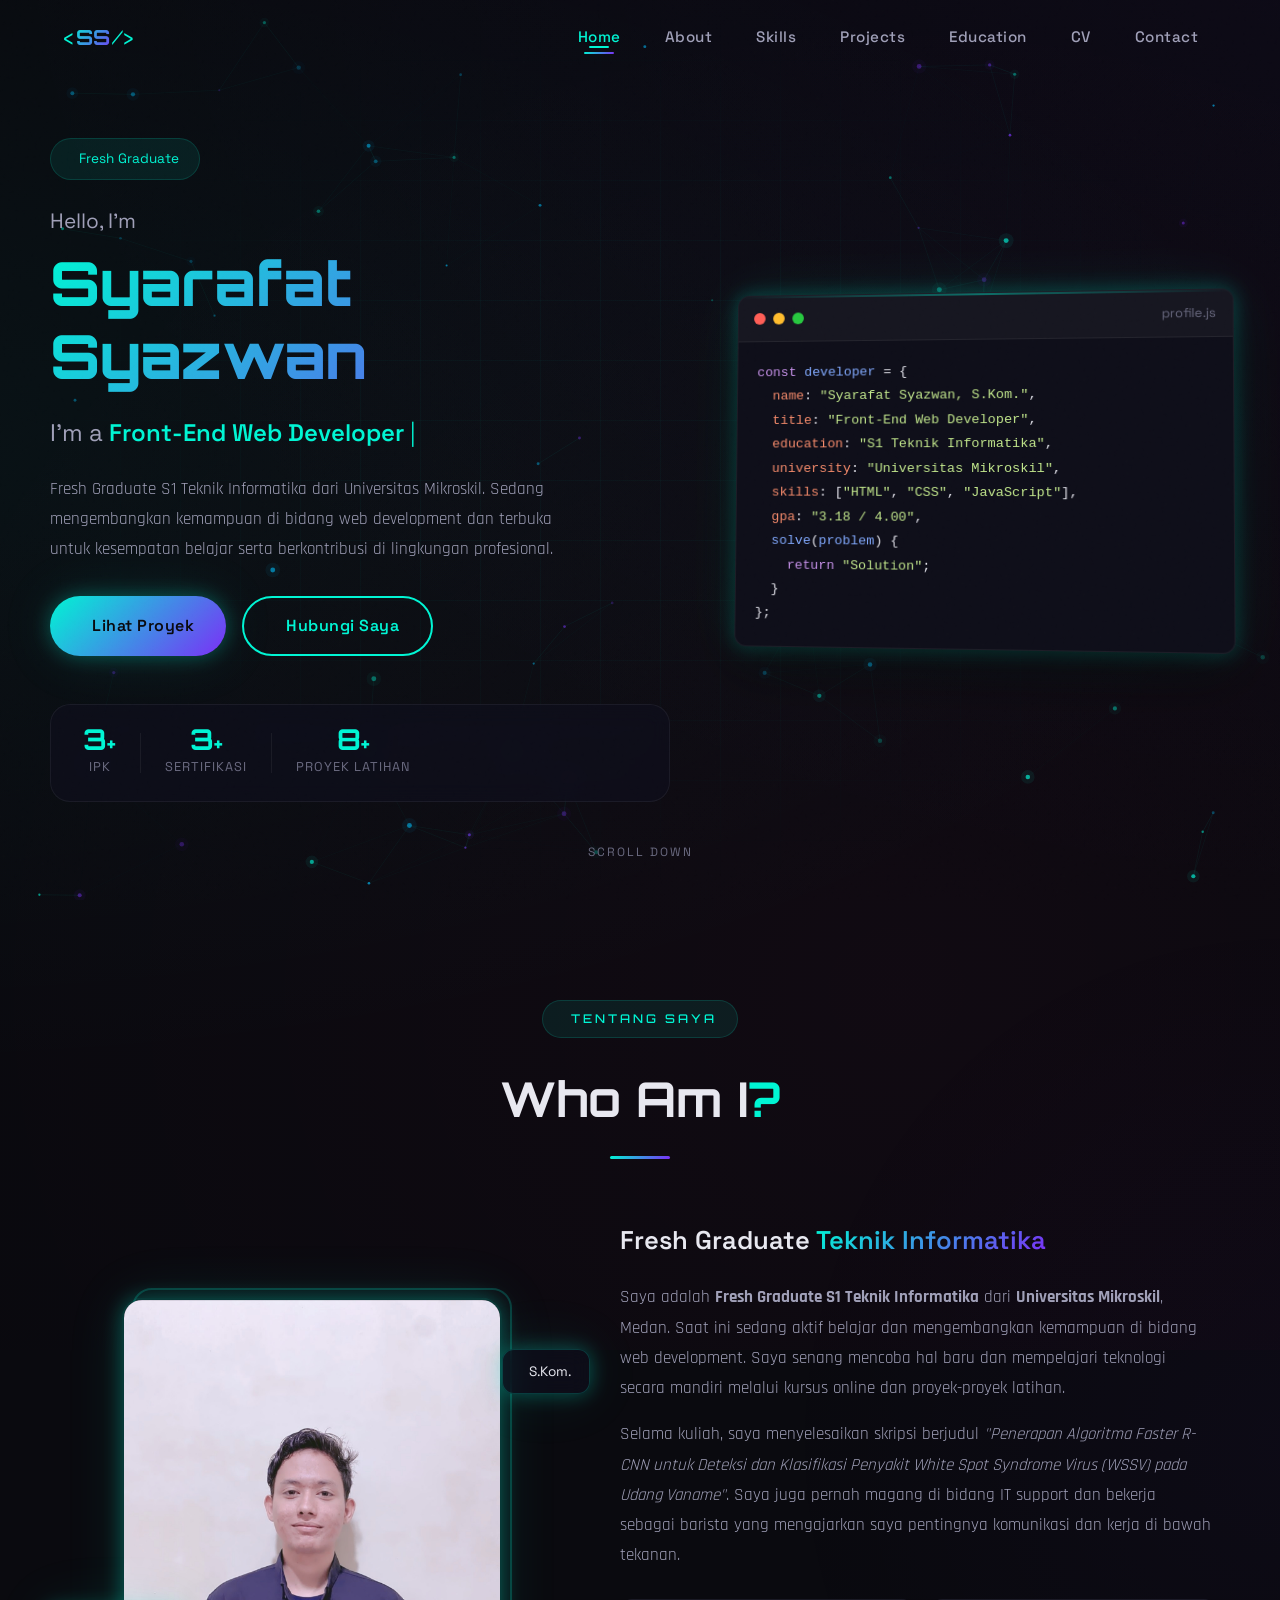
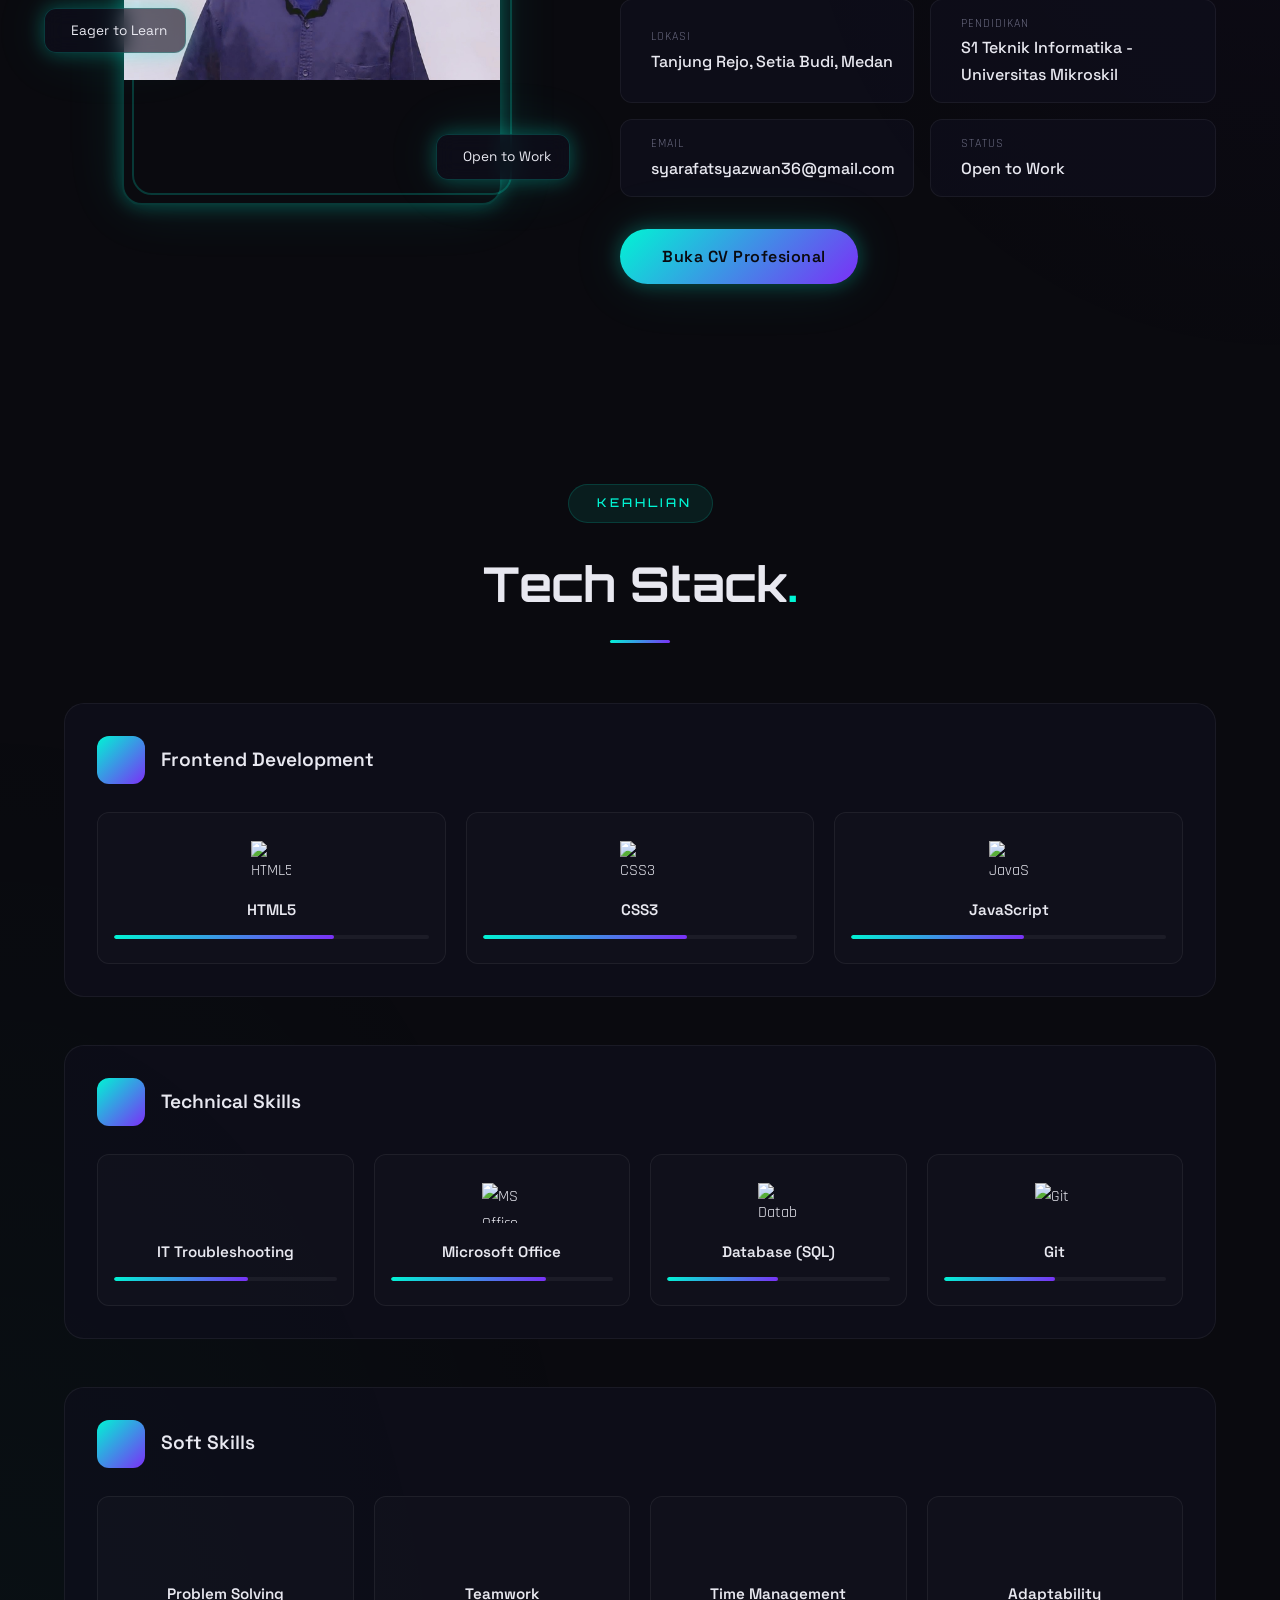
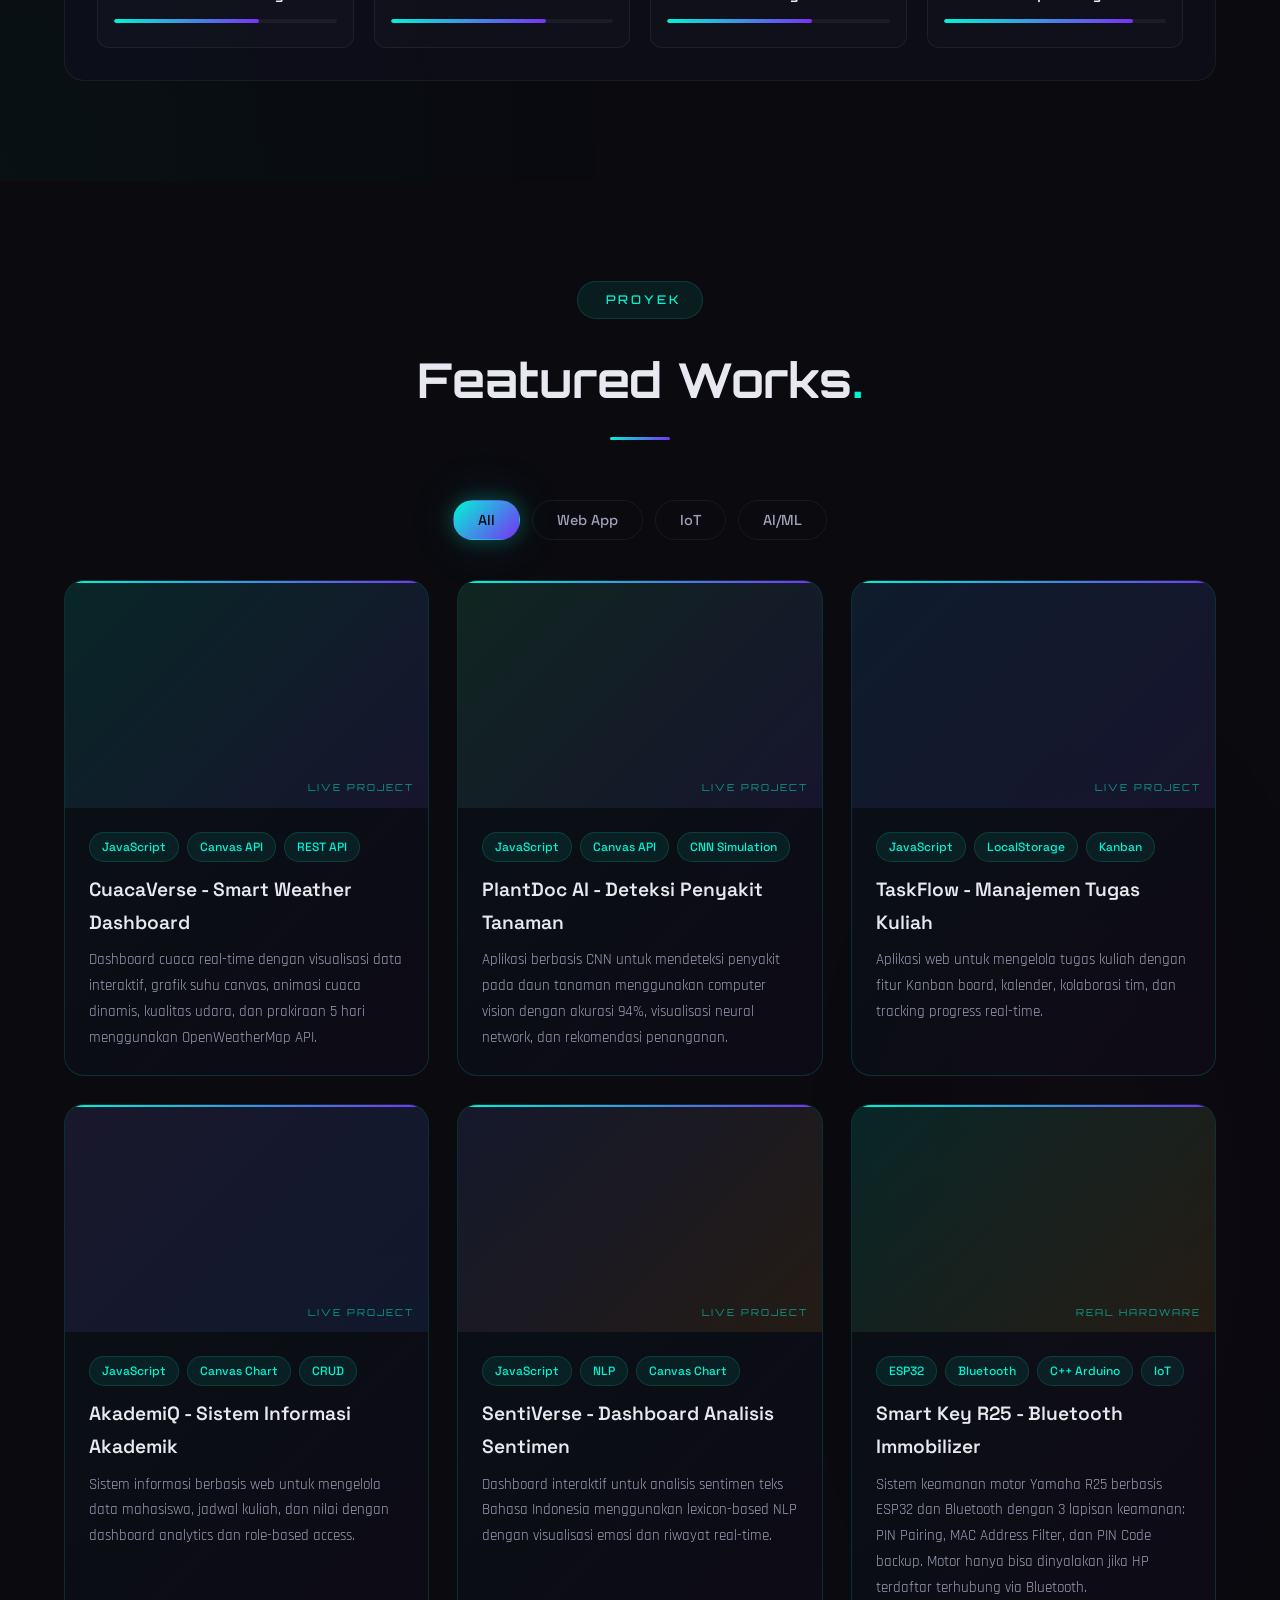
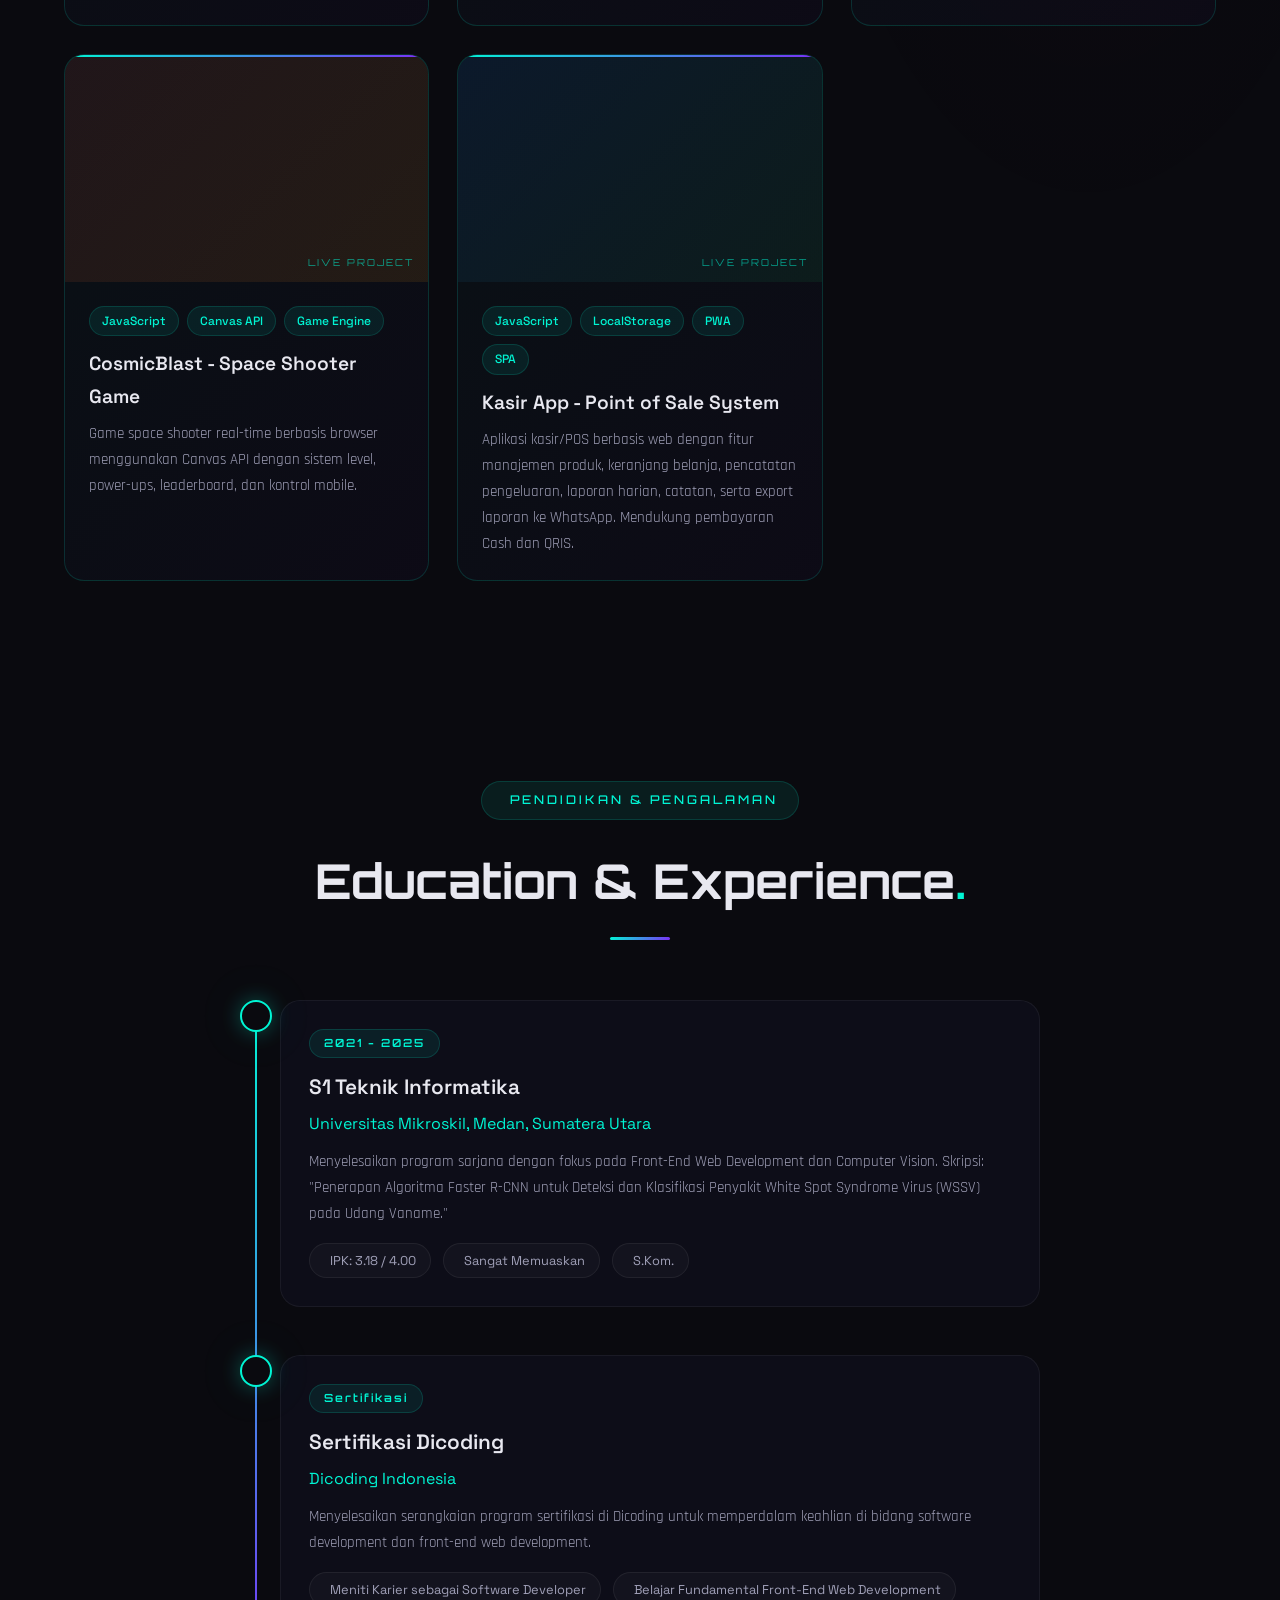
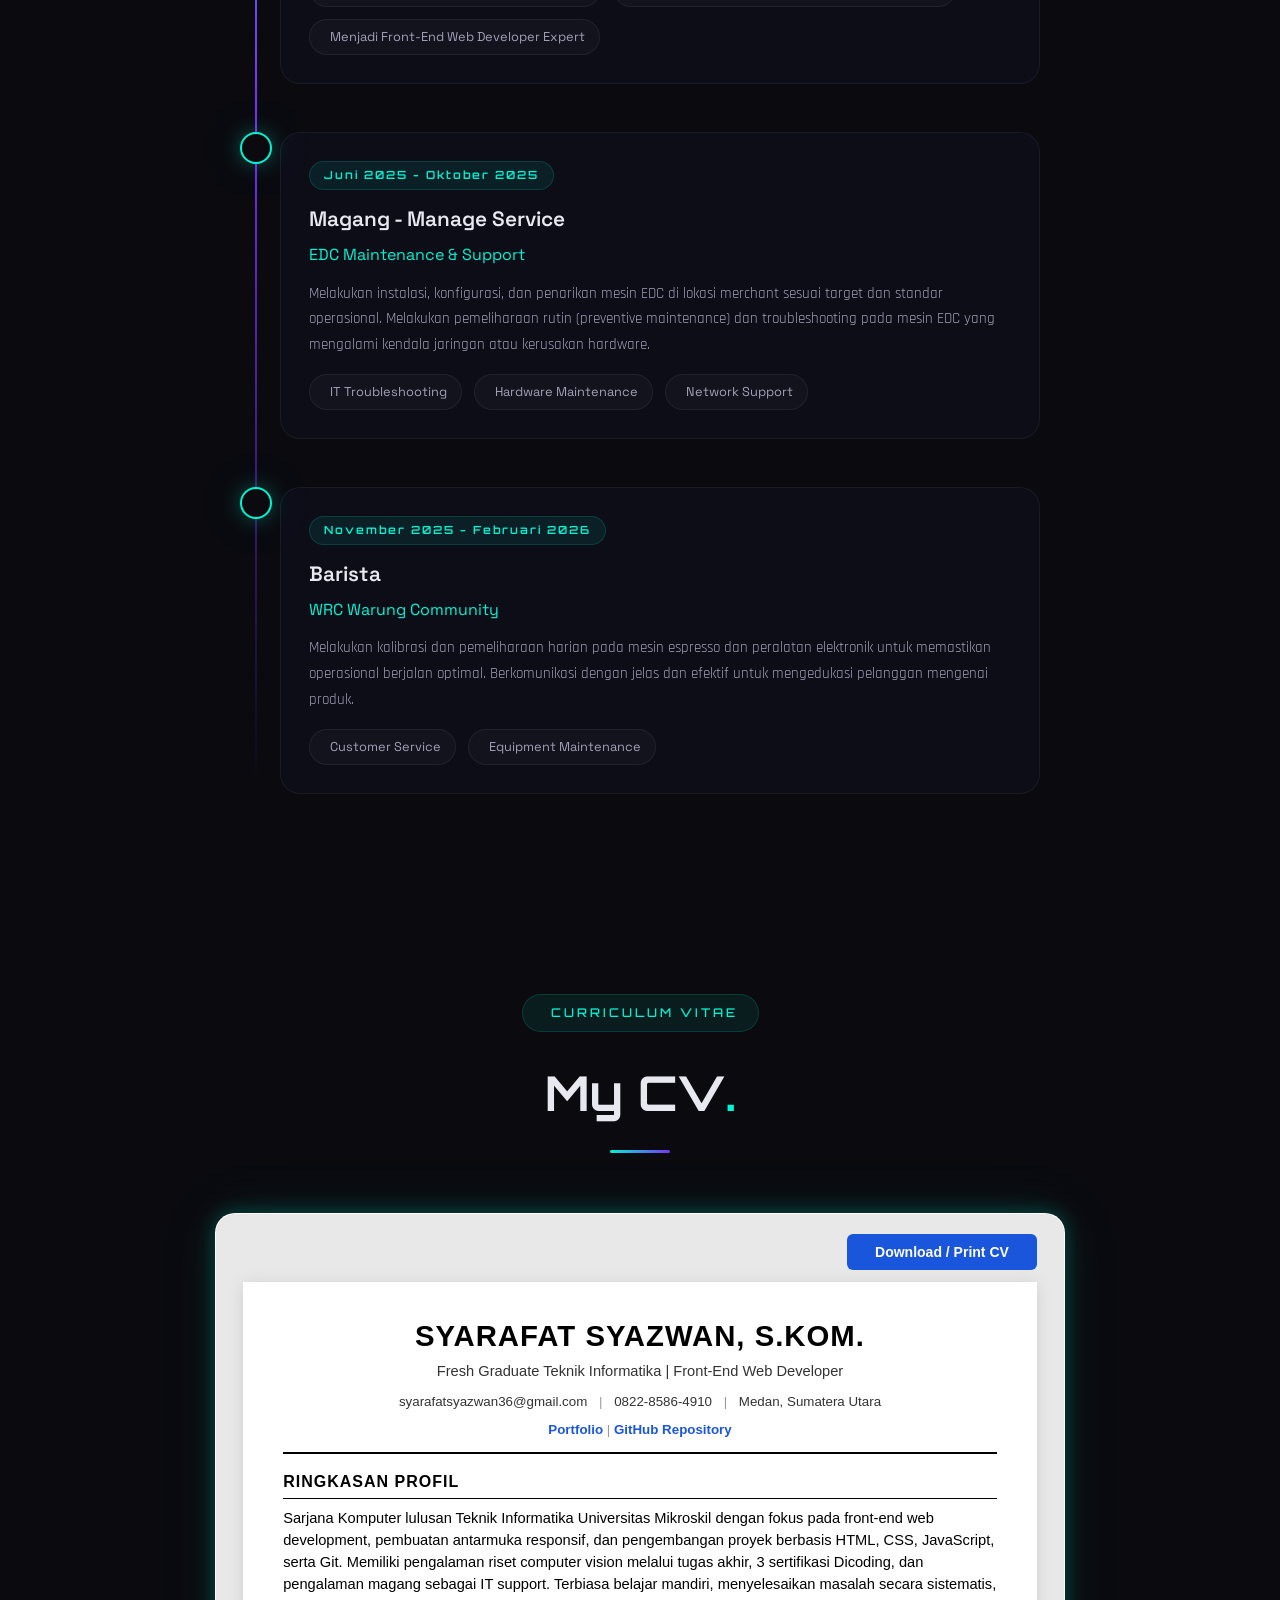
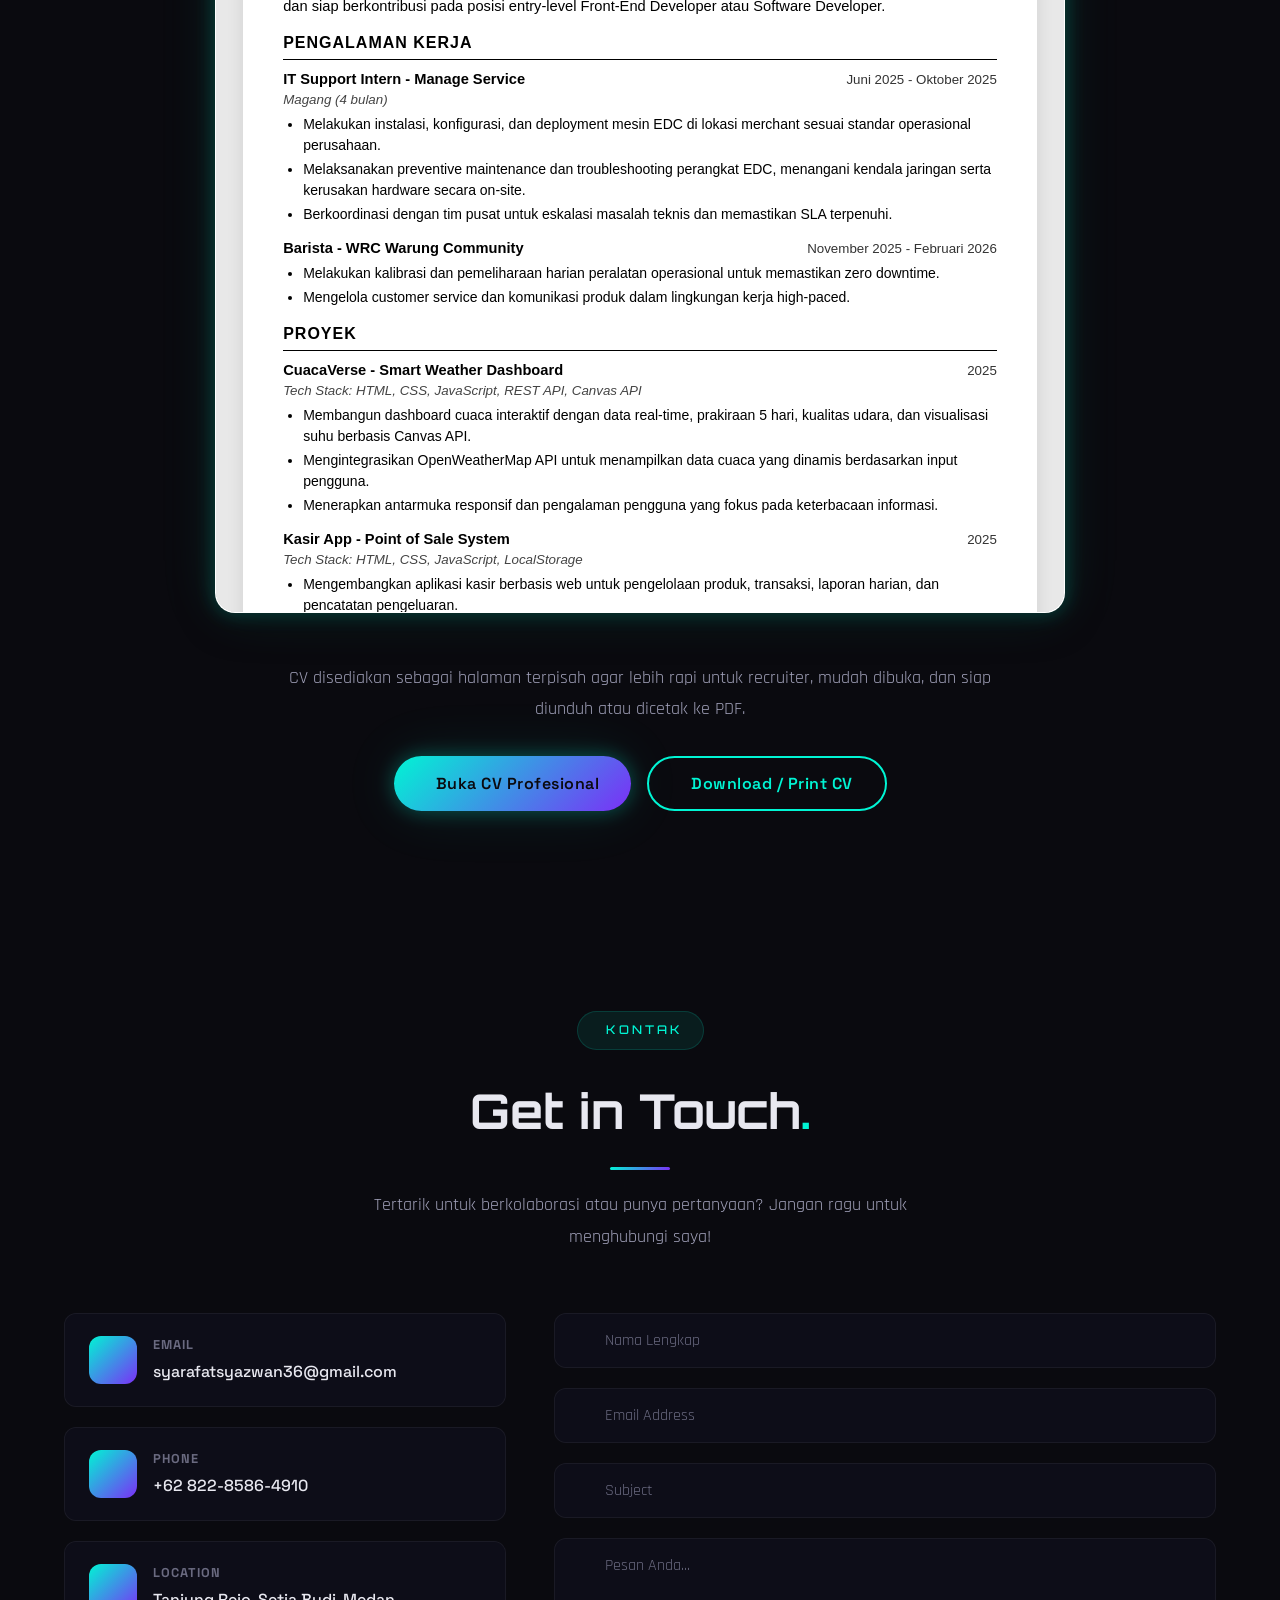
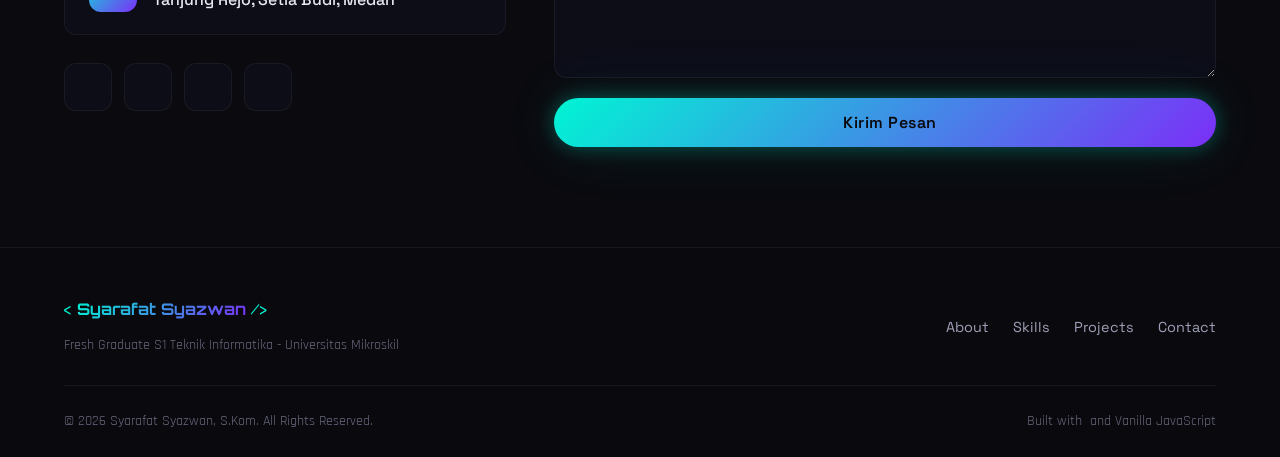
==== index.html @ 5cbc5c5f "Add files via upload" ====
<!DOCTYPE html>
<html lang="id">
<head>
    <meta charset="UTF-8">
    <meta name="viewport" content="width=device-width, initial-scale=1.0">
    <meta name="description" content="Portofolio Syarafat Syazwan, S.Kom. - Fresh Graduate S1 Teknik Informatika Universitas Mikroskil | Front-End Web Developer">
    <meta name="keywords" content="portofolio, teknik informatika, front-end developer, web developer, universitas mikroskil, fresh graduate">
    <meta name="author" content="Syarafat Syazwan">
    <title>Syarafat Syazwan | Portfolio</title>
    
    <!-- Favicon -->
    <link rel="icon" href="data:image/svg+xml,<svg xmlns='http://www.w3.org/2000/svg' viewBox='0 0 100 100'><text y='.9em' font-size='90'>💻</text></svg>">
    
    <!-- Open Graph -->
    <meta property="og:title" content="Syarafat Syazwan, S.Kom. - Portfolio">
    <meta property="og:description" content="Fresh Graduate S1 Teknik Informatika Universitas Mikroskil | Front-End Web Developer">
    <meta property="og:type" content="website">
    
    <!-- Theme Color -->
    <meta name="theme-color" content="#0a0a0f">
    
    <!-- Google Fonts -->
    <link rel="preconnect" href="https://fonts.googleapis.com">
    <link rel="preconnect" href="https://fonts.gstatic.com" crossorigin>
    <link href="https://fonts.googleapis.com/css2?family=Orbitron:wght@400;500;600;700;800;900&family=Rajdhani:wght@300;400;500;600;700&family=Space+Grotesk:wght@300;400;500;600;700&display=swap" rel="stylesheet">
    
    <!-- Phosphor Icons -->
    <script src="https://unpkg.com/@phosphor-icons/web@2.0.3"></script>
    
    <!-- Stylesheets -->
    <link rel="stylesheet" href="css/style.css">
    <link rel="stylesheet" href="css/animations.css">
    <link rel="stylesheet" href="css/responsive.css">
</head>
<body>
    <!-- Cursor Glow Effect -->
    <div class="cursor-glow" id="cursorGlow"></div>
    
    <!-- Particle Canvas Background -->
    <canvas id="particleCanvas"></canvas>
    
    <!-- Loading Screen -->
    <div class="loading-screen" id="loadingScreen">
        <div class="loader">
            <div class="loader-ring"></div>
            <div class="loader-ring"></div>
            <div class="loader-ring"></div>
            <span class="loader-text">INITIALIZING</span>
        </div>
    </div>

    <!-- Navigation -->
    <nav class="navbar" id="navbar">
        <div class="nav-container">
            <a href="#hero" class="nav-logo">
                <span class="logo-bracket">&lt;</span>
                <span class="logo-text">SS</span>
                <span class="logo-bracket">/&gt;</span>
            </a>
            
            <ul class="nav-menu" id="navMenu">
                <li><a href="#hero" class="nav-link active" data-section="hero">Home</a></li>
                <li><a href="#about" class="nav-link" data-section="about">About</a></li>
                <li><a href="#skills" class="nav-link" data-section="skills">Skills</a></li>
                <li><a href="#projects" class="nav-link" data-section="projects">Projects</a></li>
                <li><a href="#education" class="nav-link" data-section="education">Education</a></li>
                <li><a href="#cv" class="nav-link" data-section="cv">CV</a></li>
                <li><a href="#contact" class="nav-link" data-section="contact">Contact</a></li>
            </ul>
            
            <button class="nav-toggle" id="navToggle" aria-label="Toggle navigation">
                <span class="hamburger-line"></span>
                <span class="hamburger-line"></span>
                <span class="hamburger-line"></span>
            </button>
        </div>
    </nav>

    <!-- ==================== HERO SECTION ==================== -->
    <section class="hero" id="hero">
        <div class="hero-content">
            <div class="hero-badge" data-aos="fade-down">
                <i class="ph ph-terminal-window"></i>
                <span>Fresh Graduate</span>
            </div>
            
            <h1 class="hero-title" data-aos="fade-up">
                <span class="hero-greeting">Hello, I'm</span>
                <span class="hero-name glitch" data-text="Syarafat Syazwan">Syarafat Syazwan</span>
            </h1>
            
            <div class="hero-subtitle" data-aos="fade-up" data-aos-delay="200">
                <span class="typing-prefix">I'm a </span>
                <span class="typing-text" id="typingText"></span>
                <span class="typing-cursor">|</span>
            </div>
            
            <p class="hero-description" data-aos="fade-up" data-aos-delay="400">
                Fresh Graduate S1 Teknik Informatika dari Universitas Mikroskil.
                Sedang mengembangkan kemampuan di bidang web development dan terbuka
                untuk kesempatan belajar serta berkontribusi di lingkungan profesional.
            </p>
            
            <div class="hero-actions" data-aos="fade-up" data-aos-delay="600">
                <a href="#projects" class="btn btn-primary">
                    <i class="ph ph-folder-notch-open"></i>
                    <span>Lihat Proyek</span>
                </a>
                <a href="#contact" class="btn btn-outline">
                    <i class="ph ph-envelope"></i>
                    <span>Hubungi Saya</span>
                </a>
            </div>
            
            <div class="hero-stats" data-aos="fade-up" data-aos-delay="800">
                <div class="stat-item">
                    <span class="stat-number" data-count="3.18" data-decimals="2">0</span>
                    <span class="stat-label">IPK</span>
                </div>
                <div class="stat-divider"></div>
                <div class="stat-item">
                    <span class="stat-number" data-count="3">0</span>
                    <span class="stat-label">Sertifikasi</span>
                </div>
                <div class="stat-divider"></div>
                <div class="stat-item">
                    <span class="stat-number" data-count="8">0</span>
                    <span class="stat-label">Proyek Latihan</span>
                </div>
            </div>
        </div>
        
        <div class="hero-visual" data-aos="fade-left" data-aos-delay="400">
            <div class="code-window">
                <div class="code-header">
                    <div class="code-dots">
                        <span class="dot red"></span>
                        <span class="dot yellow"></span>
                        <span class="dot green"></span>
                    </div>
                    <span class="code-title">profile.js</span>
                </div>
                <pre class="code-body"><code><span class="code-keyword">const</span> <span class="code-variable">developer</span> = {
  <span class="code-property">name</span>: <span class="code-string">"Syarafat Syazwan, S.Kom."</span>,
  <span class="code-property">title</span>: <span class="code-string">"Front-End Web Developer"</span>,
  <span class="code-property">education</span>: <span class="code-string">"S1 Teknik Informatika"</span>,
  <span class="code-property">university</span>: <span class="code-string">"Universitas Mikroskil"</span>,
  <span class="code-property">skills</span>: [<span class="code-string">"HTML"</span>, <span class="code-string">"CSS"</span>, <span class="code-string">"JavaScript"</span>],
  <span class="code-property">gpa</span>: <span class="code-string">"3.18 / 4.00"</span>,
  <span class="code-method">solve</span>(<span class="code-variable">problem</span>) {
    <span class="code-keyword">return</span> <span class="code-string">"Solution"</span>;
  }
};</code></pre>
            </div>
        </div>
        
        <a href="#about" class="scroll-indicator">
            <span>Scroll Down</span>
            <i class="ph ph-caret-double-down"></i>
        </a>
    </section>

    <!-- ==================== ABOUT SECTION ==================== -->
    <section class="section about" id="about">
        <div class="container">
            <div class="section-header" data-aos="fade-up">
                <span class="section-tag"><i class="ph ph-user-circle"></i> Tentang Saya</span>
                <h2 class="section-title">Who Am I<span class="accent">?</span></h2>
                <div class="section-line"></div>
            </div>
            
            <div class="about-grid">
                <div class="about-image-wrapper" data-aos="fade-right">
                    <div class="about-image-container">
                        <div class="about-image-frame">
                            <img src="MyProfile.jpeg" alt="Syarafat Syazwan" class="about-image">
                        </div>
                        <div class="about-image-decoration"></div>
                    </div>
                    
                    <div class="about-floating-cards">
                        <div class="floating-card" data-aos="zoom-in" data-aos-delay="300">
                            <i class="ph ph-graduation-cap"></i>
                            <span>S.Kom.</span>
                        </div>
                        <div class="floating-card" data-aos="zoom-in" data-aos-delay="500">
                            <i class="ph ph-book-open"></i>
                            <span>Eager to Learn</span>
                        </div>
                        <div class="floating-card" data-aos="zoom-in" data-aos-delay="700">
                            <i class="ph ph-handshake"></i>
                            <span>Open to Work</span>
                        </div>
                    </div>
                </div>
                
                <div class="about-content" data-aos="fade-left">
                    <h3 class="about-subtitle">
                        Fresh Graduate <span class="text-gradient">Teknik Informatika</span>
                    </h3>
                    
                    <p class="about-text">
                        Saya adalah <strong>Fresh Graduate S1 Teknik Informatika</strong> dari <strong>Universitas Mikroskil</strong>, Medan.
                        Saat ini sedang aktif belajar dan mengembangkan kemampuan di bidang web development.
                        Saya senang mencoba hal baru dan mempelajari teknologi secara mandiri melalui
                        kursus online dan proyek-proyek latihan.
                    </p>
                    
                    <p class="about-text">
                        Selama kuliah, saya menyelesaikan skripsi berjudul 
                        <em>"Penerapan Algoritma Faster R-CNN untuk Deteksi dan Klasifikasi Penyakit 
                        White Spot Syndrome Virus (WSSV) pada Udang Vaname"</em>. Saya juga pernah 
                        magang di bidang IT support dan bekerja sebagai barista yang mengajarkan saya 
                        pentingnya komunikasi dan kerja di bawah tekanan.
                    </p>
                    
                    <div class="about-info-grid">
                        <div class="info-item">
                            <i class="ph ph-map-pin"></i>
                            <div>
                                <span class="info-label">Lokasi</span>
                                <span class="info-value">Tanjung Rejo, Setia Budi, Medan</span>
                            </div>
                        </div>
                        <div class="info-item">
                            <i class="ph ph-graduation-cap"></i>
                            <div>
                                <span class="info-label">Pendidikan</span>
                                <span class="info-value">S1 Teknik Informatika - Universitas Mikroskil</span>
                            </div>
                        </div>
                        <div class="info-item">
                            <i class="ph ph-envelope-simple"></i>
                            <div>
                                <span class="info-label">Email</span>
                                <span class="info-value">syarafatsyazwan36@gmail.com</span>
                            </div>
                        </div>
                        <div class="info-item">
                            <i class="ph ph-briefcase"></i>
                            <div>
                                <span class="info-label">Status</span>
                                <span class="info-value">Open to Work</span>
                            </div>
                        </div>
                    </div>
                    
                    <a href="cv.html" target="_blank" rel="noopener noreferrer" class="btn btn-primary">
                        <i class="ph ph-file-text"></i>
                        <span>Buka CV Profesional</span>
                    </a>
                </div>
            </div>
        </div>
    </section>

    <!-- ==================== SKILLS SECTION ==================== -->
    <section class="section skills" id="skills">
        <div class="container">
            <div class="section-header" data-aos="fade-up">
                <span class="section-tag"><i class="ph ph-wrench"></i> Keahlian</span>
                <h2 class="section-title">Tech Stack<span class="accent">.</span></h2>
                <div class="section-line"></div>
            </div>
            
            <div class="skills-categories">
                <!-- Frontend -->
                <div class="skill-category" data-aos="fade-up" data-aos-delay="100">
                    <div class="category-header">
                        <div class="category-icon">
                            <i class="ph ph-browser"></i>
                        </div>
                        <h3>Frontend Development</h3>
                    </div>
                    <div class="skills-grid">
                        <div class="skill-card">
                            <div class="skill-icon-wrapper">
                                <img src="https://cdn.jsdelivr.net/gh/devicons/devicon/icons/html5/html5-original.svg" alt="HTML5">
                            </div>
                            <span class="skill-name">HTML5</span>
                            <div class="skill-level">
                                <div class="skill-bar" data-level="70"></div>
                            </div>
                        </div>
                        <div class="skill-card">
                            <div class="skill-icon-wrapper">
                                <img src="https://cdn.jsdelivr.net/gh/devicons/devicon/icons/css3/css3-original.svg" alt="CSS3">
                            </div>
                            <span class="skill-name">CSS3</span>
                            <div class="skill-level">
                                <div class="skill-bar" data-level="65"></div>
                            </div>
                        </div>
                        <div class="skill-card">
                            <div class="skill-icon-wrapper">
                                <img src="https://cdn.jsdelivr.net/gh/devicons/devicon/icons/javascript/javascript-original.svg" alt="JavaScript">
                            </div>
                            <span class="skill-name">JavaScript</span>
                            <div class="skill-level">
                                <div class="skill-bar" data-level="55"></div>
                            </div>
                        </div>
                    </div>
                </div>
                
                <!-- Technical Skills -->
                <div class="skill-category" data-aos="fade-up" data-aos-delay="200">
                    <div class="category-header">
                        <div class="category-icon">
                            <i class="ph ph-desktop-tower"></i>
                        </div>
                        <h3>Technical Skills</h3>
                    </div>
                    <div class="skills-grid">
                        <div class="skill-card">
                            <div class="skill-icon-wrapper">
                                <i class="ph ph-wrench" style="font-size: 2.5rem; color: #00e5c3;"></i>
                            </div>
                            <span class="skill-name">IT Troubleshooting</span>
                            <div class="skill-level">
                                <div class="skill-bar" data-level="60"></div>
                            </div>
                        </div>
                        <div class="skill-card">
                            <div class="skill-icon-wrapper">
                                <img src="https://cdn.jsdelivr.net/gh/devicons/devicon/icons/microsoftsqlserver/microsoftsqlserver-plain.svg" alt="MS Office">
                            </div>
                            <span class="skill-name">Microsoft Office</span>
                            <div class="skill-level">
                                <div class="skill-bar" data-level="70"></div>
                            </div>
                        </div>
                        <div class="skill-card">
                            <div class="skill-icon-wrapper">
                                <img src="https://cdn.jsdelivr.net/gh/devicons/devicon/icons/mysql/mysql-original.svg" alt="Database">
                            </div>
                            <span class="skill-name">Database (SQL)</span>
                            <div class="skill-level">
                                <div class="skill-bar" data-level="50"></div>
                            </div>
                        </div>
                        <div class="skill-card">
                            <div class="skill-icon-wrapper">
                                <img src="https://cdn.jsdelivr.net/gh/devicons/devicon/icons/git/git-original.svg" alt="Git">
                            </div>
                            <span class="skill-name">Git</span>
                            <div class="skill-level">
                                <div class="skill-bar" data-level="50"></div>
                            </div>
                        </div>
                    </div>
                </div>
                
                <!-- Soft Skills -->
                <div class="skill-category" data-aos="fade-up" data-aos-delay="300">
                    <div class="category-header">
                        <div class="category-icon">
                            <i class="ph ph-users-three"></i>
                        </div>
                        <h3>Soft Skills</h3>
                    </div>
                    <div class="skills-grid">
                        <div class="skill-card">
                            <div class="skill-icon-wrapper">
                                <i class="ph ph-lightbulb" style="font-size: 2.5rem; color: #f59e0b;"></i>
                            </div>
                            <span class="skill-name">Problem Solving</span>
                            <div class="skill-level">
                                <div class="skill-bar" data-level="65"></div>
                            </div>
                        </div>
                        <div class="skill-card">
                            <div class="skill-icon-wrapper">
                                <i class="ph ph-users" style="font-size: 2.5rem; color: #7c5dfa;"></i>
                            </div>
                            <span class="skill-name">Teamwork</span>
                            <div class="skill-level">
                                <div class="skill-bar" data-level="70"></div>
                            </div>
                        </div>
                        <div class="skill-card">
                            <div class="skill-icon-wrapper">
                                <i class="ph ph-clock" style="font-size: 2.5rem; color: #3b82f6;"></i>
                            </div>
                            <span class="skill-name">Time Management</span>
                            <div class="skill-level">
                                <div class="skill-bar" data-level="65"></div>
                            </div>
                        </div>
                        <div class="skill-card">
                            <div class="skill-icon-wrapper">
                                <i class="ph ph-arrows-clockwise" style="font-size: 2.5rem; color: #4ade80;"></i>
                            </div>
                            <span class="skill-name">Adaptability</span>
                            <div class="skill-level">
                                <div class="skill-bar" data-level="85"></div>
                            </div>
                        </div>
                    </div>
                </div>
            </div>
        </div>
    </section>

    <!-- ==================== PROJECTS SECTION ==================== -->
    <section class="section projects" id="projects">
        <div class="container">
            <div class="section-header" data-aos="fade-up">
                <span class="section-tag"><i class="ph ph-folder-notch-open"></i> Proyek</span>
                <h2 class="section-title">Featured Works<span class="accent">.</span></h2>
                <div class="section-line"></div>
            </div>
            
            <div class="project-filters" data-aos="fade-up" data-aos-delay="100">
                <button class="filter-btn active" data-filter="all">All</button>
                <button class="filter-btn" data-filter="web">Web App</button>
                <button class="filter-btn" data-filter="iot">IoT</button>
                <button class="filter-btn" data-filter="ai">AI/ML</button>
            </div>
            
            <div class="projects-grid">
                <!-- Project 1: CuacaVerse (REAL PROJECT) -->
                <article class="project-card featured" data-category="web" data-aos="fade-up" data-aos-delay="100">
                    <div class="project-image">
                        <div class="project-image-placeholder" style="background: linear-gradient(135deg, rgba(0,229,195,0.1), rgba(124,93,250,0.1)); position: relative;">
                            <i class="ph ph-cloud-sun" style="font-size: 3.5rem; opacity: 0.7;"></i>
                            <span style="position: absolute; bottom: 12px; right: 14px; font-family: 'Orbitron', sans-serif; font-size: 0.6rem; color: var(--accent-primary); opacity: 0.6; letter-spacing: 2px;">LIVE PROJECT</span>
                        </div>
                        <div class="project-overlay">
                            <div class="project-links">
                                <a href="projects/weather-dashboard/index.html" class="project-link" title="Live Demo">
                                    <i class="ph ph-arrow-square-out"></i>
                                </a>
                                <a href="#" class="project-link" title="Source Code">
                                    <i class="ph ph-github-logo"></i>
                                </a>
                            </div>
                        </div>
                    </div>
                    <div class="project-info">
                        <div class="project-tags">
                            <span class="tag">JavaScript</span>
                            <span class="tag">Canvas API</span>
                            <span class="tag">REST API</span>
                        </div>
                        <h3 class="project-title">CuacaVerse - Smart Weather Dashboard</h3>
                        <p class="project-desc">Dashboard cuaca real-time dengan visualisasi data interaktif, grafik suhu canvas, animasi cuaca dinamis, kualitas udara, dan prakiraan 5 hari menggunakan OpenWeatherMap API.</p>
                    </div>
                </article>
                
                <!-- Project 2: PlantDoc AI (REAL PROJECT) -->
                <article class="project-card featured" data-category="ai" data-aos="fade-up" data-aos-delay="200">
                    <div class="project-image">
                        <div class="project-image-placeholder" style="background: linear-gradient(135deg, rgba(74,222,128,0.1), rgba(124,93,250,0.1)); position: relative;">
                            <i class="ph ph-brain" style="font-size: 3.5rem; opacity: 0.7;"></i>
                            <span style="position: absolute; bottom: 12px; right: 14px; font-family: 'Orbitron', sans-serif; font-size: 0.6rem; color: var(--accent-primary); opacity: 0.6; letter-spacing: 2px;">LIVE PROJECT</span>
                        </div>
                        <div class="project-overlay">
                            <div class="project-links">
                                <a href="projects/plant-disease/index.html" class="project-link" title="Live Demo">
                                    <i class="ph ph-arrow-square-out"></i>
                                </a>
                                <a href="#" class="project-link" title="Source Code">
                                    <i class="ph ph-github-logo"></i>
                                </a>
                            </div>
                        </div>
                    </div>
                    <div class="project-info">
                        <div class="project-tags">
                            <span class="tag">JavaScript</span>
                            <span class="tag">Canvas API</span>
                            <span class="tag">CNN Simulation</span>
                        </div>
                        <h3 class="project-title">PlantDoc AI - Deteksi Penyakit Tanaman</h3>
                        <p class="project-desc">Aplikasi berbasis CNN untuk mendeteksi penyakit pada daun tanaman menggunakan computer vision dengan akurasi 94%, visualisasi neural network, dan rekomendasi penanganan.</p>
                    </div>
                </article>
                
                <!-- Project 3: TaskFlow (REAL PROJECT) -->
                <article class="project-card featured" data-category="web" data-aos="fade-up" data-aos-delay="300">
                    <div class="project-image">
                        <div class="project-image-placeholder" style="background: linear-gradient(135deg, rgba(59,130,246,0.1), rgba(124,93,250,0.1)); position: relative;">
                            <i class="ph ph-book-open" style="font-size: 3.5rem; opacity: 0.7;"></i>
                            <span style="position: absolute; bottom: 12px; right: 14px; font-family: 'Orbitron', sans-serif; font-size: 0.6rem; color: var(--accent-primary); opacity: 0.6; letter-spacing: 2px;">LIVE PROJECT</span>
                        </div>
                        <div class="project-overlay">
                            <div class="project-links">
                                <a href="projects/task-manager/index.html" class="project-link" title="Live Demo">
                                    <i class="ph ph-arrow-square-out"></i>
                                </a>
                                <a href="#" class="project-link" title="Source Code">
                                    <i class="ph ph-github-logo"></i>
                                </a>
                            </div>
                        </div>
                    </div>
                    <div class="project-info">
                        <div class="project-tags">
                            <span class="tag">JavaScript</span>
                            <span class="tag">LocalStorage</span>
                            <span class="tag">Kanban</span>
                        </div>
                        <h3 class="project-title">TaskFlow - Manajemen Tugas Kuliah</h3>
                        <p class="project-desc">Aplikasi web untuk mengelola tugas kuliah dengan fitur Kanban board, kalender, kolaborasi tim, dan tracking progress real-time.</p>
                    </div>
                </article>
                
                <!-- Project 4: AkademiQ (REAL PROJECT) -->
                <article class="project-card featured" data-category="web" data-aos="fade-up" data-aos-delay="400">
                    <div class="project-image">
                        <div class="project-image-placeholder" style="background: linear-gradient(135deg, rgba(168,85,247,0.1), rgba(59,130,246,0.1)); position: relative;">
                            <i class="ph ph-chat-centered-text" style="font-size: 3.5rem; opacity: 0.7;"></i>
                            <span style="position: absolute; bottom: 12px; right: 14px; font-family: 'Orbitron', sans-serif; font-size: 0.6rem; color: var(--accent-primary); opacity: 0.6; letter-spacing: 2px;">LIVE PROJECT</span>
                        </div>
                        <div class="project-overlay">
                            <div class="project-links">
                                <a href="projects/academic-system/index.html" class="project-link" title="Live Demo">
                                    <i class="ph ph-arrow-square-out"></i>
                                </a>
                                <a href="#" class="project-link" title="Source Code">
                                    <i class="ph ph-github-logo"></i>
                                </a>
                            </div>
                        </div>
                    </div>
                    <div class="project-info">
                        <div class="project-tags">
                            <span class="tag">JavaScript</span>
                            <span class="tag">Canvas Chart</span>
                            <span class="tag">CRUD</span>
                        </div>
                        <h3 class="project-title">AkademiQ - Sistem Informasi Akademik</h3>
                        <p class="project-desc">Sistem informasi berbasis web untuk mengelola data mahasiswa, jadwal kuliah, dan nilai dengan dashboard analytics dan role-based access.</p>
                    </div>
                </article>
                
                <!-- Project 5: SentiVerse (REAL PROJECT) -->
                <article class="project-card featured" data-category="ai" data-aos="fade-up" data-aos-delay="200">
                    <div class="project-image">
                        <div class="project-image-placeholder" style="background: linear-gradient(135deg, rgba(124,93,250,0.1), rgba(245,158,11,0.1)); position: relative;">
                            <i class="ph ph-chart-line-up" style="font-size: 3.5rem; opacity: 0.7;"></i>
                            <span style="position: absolute; bottom: 12px; right: 14px; font-family: 'Orbitron', sans-serif; font-size: 0.6rem; color: var(--accent-primary); opacity: 0.6; letter-spacing: 2px;">LIVE PROJECT</span>
                        </div>
                        <div class="project-overlay">
                            <div class="project-links">
                                <a href="projects/sentiment-dashboard/index.html" class="project-link" title="Live Demo">
                                    <i class="ph ph-arrow-square-out"></i>
                                </a>
                                <a href="#" class="project-link" title="Source Code">
                                    <i class="ph ph-github-logo"></i>
                                </a>
                            </div>
                        </div>
                    </div>
                    <div class="project-info">
                        <div class="project-tags">
                            <span class="tag">JavaScript</span>
                            <span class="tag">NLP</span>
                            <span class="tag">Canvas Chart</span>
                        </div>
                        <h3 class="project-title">SentiVerse - Dashboard Analisis Sentimen</h3>
                        <p class="project-desc">Dashboard interaktif untuk analisis sentimen teks Bahasa Indonesia menggunakan lexicon-based NLP dengan visualisasi emosi dan riwayat real-time.</p>
                    </div>
                </article>
                
                <!-- Project 6: Smart Key R25 (REAL IoT PROJECT) -->
                <article class="project-card featured" data-category="iot" data-aos="fade-up" data-aos-delay="250">
                    <div class="project-image">
                        <div class="project-image-placeholder" style="background: linear-gradient(135deg, rgba(0,229,195,0.1), rgba(245,158,11,0.1)); position: relative;">
                            <i class="ph ph-bluetooth" style="font-size: 3.5rem; opacity: 0.7;"></i>
                            <span style="position: absolute; bottom: 12px; right: 14px; font-family: 'Orbitron', sans-serif; font-size: 0.6rem; color: var(--accent-primary); opacity: 0.6; letter-spacing: 2px;">REAL HARDWARE</span>
                        </div>
                        <div class="project-overlay">
                            <div class="project-links">
                                <a href="projects/smart-key-r25/index.html" class="project-link" title="Detail Proyek">
                                    <i class="ph ph-arrow-square-out"></i>
                                </a>
                                <a href="#" class="project-link" title="Source Code">
                                    <i class="ph ph-github-logo"></i>
                                </a>
                            </div>
                        </div>
                    </div>
                    <div class="project-info">
                        <div class="project-tags">
                            <span class="tag">ESP32</span>
                            <span class="tag">Bluetooth</span>
                            <span class="tag">C++ Arduino</span>
                            <span class="tag">IoT</span>
                        </div>
                        <h3 class="project-title">Smart Key R25 - Bluetooth Immobilizer</h3>
                        <p class="project-desc">Sistem keamanan motor Yamaha R25 berbasis ESP32 dan Bluetooth dengan 3 lapisan keamanan: PIN Pairing, MAC Address Filter, dan PIN Code backup. Motor hanya bisa dinyalakan jika HP terdaftar terhubung via Bluetooth.</p>
                    </div>
                </article>
                
                <!-- Project 7: CosmicBlast (REAL PROJECT) -->
                <article class="project-card featured" data-category="web" data-aos="fade-up" data-aos-delay="300">
                    <div class="project-image">
                        <div class="project-image-placeholder" style="background: linear-gradient(135deg, rgba(239,68,68,0.1), rgba(245,158,11,0.1)); position: relative;">
                            <i class="ph ph-game-controller" style="font-size: 3.5rem; opacity: 0.7;"></i>
                            <span style="position: absolute; bottom: 12px; right: 14px; font-family: 'Orbitron', sans-serif; font-size: 0.6rem; color: var(--accent-primary); opacity: 0.6; letter-spacing: 2px;">LIVE PROJECT</span>
                        </div>
                        <div class="project-overlay">
                            <div class="project-links">
                                <a href="projects/web-game/index.html" class="project-link" title="Live Demo">
                                    <i class="ph ph-arrow-square-out"></i>
                                </a>
                                <a href="#" class="project-link" title="Source Code">
                                    <i class="ph ph-github-logo"></i>
                                </a>
                            </div>
                        </div>
                    </div>
                    <div class="project-info">
                        <div class="project-tags">
                            <span class="tag">JavaScript</span>
                            <span class="tag">Canvas API</span>
                            <span class="tag">Game Engine</span>
                        </div>
                        <h3 class="project-title">CosmicBlast - Space Shooter Game</h3>
                        <p class="project-desc">Game space shooter real-time berbasis browser menggunakan Canvas API dengan sistem level, power-ups, leaderboard, dan kontrol mobile.</p>
                    </div>
                </article>
                
                <!-- Project 8: Kasir App (REAL PROJECT) -->
                <article class="project-card featured" data-category="web" data-aos="fade-up" data-aos-delay="350">
                    <div class="project-image">
                        <div class="project-image-placeholder" style="background: linear-gradient(135deg, rgba(37,99,235,0.1), rgba(22,163,74,0.1)); position: relative;">
                            <i class="ph ph-cash-register" style="font-size: 3.5rem; opacity: 0.7;"></i>
                            <span style="position: absolute; bottom: 12px; right: 14px; font-family: 'Orbitron', sans-serif; font-size: 0.6rem; color: var(--accent-primary); opacity: 0.6; letter-spacing: 2px;">LIVE PROJECT</span>
                        </div>
                        <div class="project-overlay">
                            <div class="project-links">
                                <a href="projects/kasir-app/index.html" class="project-link" title="Live Demo">
                                    <i class="ph ph-arrow-square-out"></i>
                                </a>
                                <a href="#" class="project-link" title="Source Code">
                                    <i class="ph ph-github-logo"></i>
                                </a>
                            </div>
                        </div>
                    </div>
                    <div class="project-info">
                        <div class="project-tags">
                            <span class="tag">JavaScript</span>
                            <span class="tag">LocalStorage</span>
                            <span class="tag">PWA</span>
                            <span class="tag">SPA</span>
                        </div>
                        <h3 class="project-title">Kasir App - Point of Sale System</h3>
                        <p class="project-desc">Aplikasi kasir/POS berbasis web dengan fitur manajemen produk, keranjang belanja, pencatatan pengeluaran, laporan harian, catatan, serta export laporan ke WhatsApp. Mendukung pembayaran Cash dan QRIS.</p>
                    </div>
                </article>
            </div>
        </div>
    </section>

    <!-- ==================== EDUCATION SECTION ==================== -->
    <section class="section education" id="education">
        <div class="container">
            <div class="section-header" data-aos="fade-up">
                <span class="section-tag"><i class="ph ph-graduation-cap"></i> Pendidikan & Pengalaman</span>
                <h2 class="section-title">Education & Experience<span class="accent">.</span></h2>
                <div class="section-line"></div>
            </div>
            
            <div class="timeline">
                <div class="timeline-item" data-aos="fade-up" data-aos-delay="100">
                    <div class="timeline-marker">
                        <i class="ph ph-graduation-cap"></i>
                    </div>
                    <div class="timeline-content">
                        <div class="timeline-badge">2021 - 2025</div>
                        <h3 class="timeline-title">S1 Teknik Informatika</h3>
                        <h4 class="timeline-subtitle">Universitas Mikroskil, Medan, Sumatera Utara</h4>
                        <p class="timeline-desc">
                            Menyelesaikan program sarjana dengan fokus pada Front-End Web Development 
                            dan Computer Vision. Skripsi: "Penerapan Algoritma Faster R-CNN untuk Deteksi 
                            dan Klasifikasi Penyakit White Spot Syndrome Virus (WSSV) pada Udang Vaname."
                        </p>
                        <div class="timeline-highlights">
                            <span><i class="ph ph-star"></i> IPK: 3.18 / 4.00</span>
                            <span><i class="ph ph-trophy"></i> Sangat Memuaskan</span>
                            <span><i class="ph ph-certificate"></i> S.Kom.</span>
                        </div>
                    </div>
                </div>
                
                <div class="timeline-item" data-aos="fade-up" data-aos-delay="200">
                    <div class="timeline-marker">
                        <i class="ph ph-certificate"></i>
                    </div>
                    <div class="timeline-content">
                        <div class="timeline-badge">Sertifikasi</div>
                        <h3 class="timeline-title">Sertifikasi Dicoding</h3>
                        <h4 class="timeline-subtitle">Dicoding Indonesia</h4>
                        <p class="timeline-desc">
                            Menyelesaikan serangkaian program sertifikasi di Dicoding untuk memperdalam 
                            keahlian di bidang software development dan front-end web development.
                        </p>
                        <div class="timeline-highlights">
                            <span><i class="ph ph-check-circle"></i> Meniti Karier sebagai Software Developer</span>
                            <span><i class="ph ph-check-circle"></i> Belajar Fundamental Front-End Web Development</span>
                            <span><i class="ph ph-check-circle"></i> Menjadi Front-End Web Developer Expert</span>
                        </div>
                    </div>
                </div>
                
                <div class="timeline-item" data-aos="fade-up" data-aos-delay="300">
                    <div class="timeline-marker">
                        <i class="ph ph-buildings"></i>
                    </div>
                    <div class="timeline-content">
                        <div class="timeline-badge">Juni 2025 - Oktober 2025</div>
                        <h3 class="timeline-title">Magang - Manage Service</h3>
                        <h4 class="timeline-subtitle">EDC Maintenance & Support</h4>
                        <p class="timeline-desc">
                            Melakukan instalasi, konfigurasi, dan penarikan mesin EDC di lokasi merchant 
                            sesuai target dan standar operasional. Melakukan pemeliharaan rutin (preventive 
                            maintenance) dan troubleshooting pada mesin EDC yang mengalami kendala jaringan 
                            atau kerusakan hardware.
                        </p>
                        <div class="timeline-highlights">
                            <span><i class="ph ph-wrench"></i> IT Troubleshooting</span>
                            <span><i class="ph ph-gear"></i> Hardware Maintenance</span>
                            <span><i class="ph ph-wifi-high"></i> Network Support</span>
                        </div>
                    </div>
                </div>
                
                <div class="timeline-item" data-aos="fade-up" data-aos-delay="400">
                    <div class="timeline-marker">
                        <i class="ph ph-coffee"></i>
                    </div>
                    <div class="timeline-content">
                        <div class="timeline-badge">November 2025 - Februari 2026</div>
                        <h3 class="timeline-title">Barista</h3>
                        <h4 class="timeline-subtitle">WRC Warung Community</h4>
                        <p class="timeline-desc">
                            Melakukan kalibrasi dan pemeliharaan harian pada mesin espresso dan peralatan 
                            elektronik untuk memastikan operasional berjalan optimal. Berkomunikasi dengan 
                            jelas dan efektif untuk mengedukasi pelanggan mengenai produk.
                        </p>
                        <div class="timeline-highlights">
                            <span><i class="ph ph-chat-circle"></i> Customer Service</span>
                            <span><i class="ph ph-gear"></i> Equipment Maintenance</span>
                        </div>
                    </div>
                </div>
            </div>
        </div>
    </section>

    <!-- ==================== CV SECTION ==================== -->
    <section class="section cv-section" id="cv">
        <div class="container">
            <div class="section-header" data-aos="fade-up">
                <span class="section-tag"><i class="ph ph-file-text"></i> Curriculum Vitae</span>
                <h2 class="section-title">My CV<span class="accent">.</span></h2>
                <div class="section-line"></div>
            </div>
            
            <div class="cv-preview-wrapper" data-aos="fade-up" data-aos-delay="100">
                <div class="cv-iframe-container">
                    <iframe src="cv.html" id="cvFrame" title="CV Syarafat Syazwan"></iframe>
                </div>
                <p class="section-desc" style="margin-top: 1.25rem; text-align: center; max-width: 760px; margin-left: auto; margin-right: auto;">
                    CV disediakan sebagai halaman terpisah agar lebih rapi untuk recruiter, mudah dibuka, dan siap diunduh atau dicetak ke PDF.
                </p>
                <div class="cv-actions">
                    <a href="cv.html" target="_blank" rel="noopener noreferrer" class="btn btn-primary">
                        <i class="ph ph-arrow-square-out"></i>
                        <span>Buka CV Profesional</span>
                    </a>
                    <button class="btn btn-outline" onclick="downloadCV()">
                        <i class="ph ph-download-simple"></i>
                        <span>Download / Print CV</span>
                    </button>
                </div>
            </div>
        </div>
    </section>

    <!-- ==================== CONTACT SECTION ==================== -->
    <section class="section contact" id="contact">
        <div class="container">
            <div class="section-header" data-aos="fade-up">
                <span class="section-tag"><i class="ph ph-paper-plane-tilt"></i> Kontak</span>
                <h2 class="section-title">Get in Touch<span class="accent">.</span></h2>
                <div class="section-line"></div>
                <p class="section-desc">Tertarik untuk berkolaborasi atau punya pertanyaan? Jangan ragu untuk menghubungi saya!</p>
            </div>
            
            <div class="contact-grid">
                <div class="contact-info" data-aos="fade-right">
                    <div class="contact-card">
                        <div class="contact-card-icon">
                            <i class="ph ph-envelope"></i>
                        </div>
                        <div class="contact-card-content">
                            <h4>Email</h4>
                            <a href="mailto:syarafatsyazwan36@gmail.com">syarafatsyazwan36@gmail.com</a>
                        </div>
                    </div>
                    
                    <div class="contact-card">
                        <div class="contact-card-icon">
                            <i class="ph ph-phone"></i>
                        </div>
                        <div class="contact-card-content">
                            <h4>Phone</h4>
                            <a href="tel:+6282285864910">+62 822-8586-4910</a>
                        </div>
                    </div>
                    
                    <div class="contact-card">
                        <div class="contact-card-icon">
                            <i class="ph ph-map-pin"></i>
                        </div>
                        <div class="contact-card-content">
                            <h4>Location</h4>
                            <span>Tanjung Rejo, Setia Budi, Medan</span>
                        </div>
                    </div>
                    
                    <div class="social-links">
                        <a href="#" class="social-link" aria-label="GitHub">
                            <i class="ph ph-github-logo"></i>
                        </a>
                        <a href="#" class="social-link" aria-label="LinkedIn">
                            <i class="ph ph-linkedin-logo"></i>
                        </a>
                        <a href="#" class="social-link" aria-label="Instagram">
                            <i class="ph ph-instagram-logo"></i>
                        </a>
                        <a href="#" class="social-link" aria-label="Twitter">
                            <i class="ph ph-twitter-logo"></i>
                        </a>
                    </div>
                </div>
                
                <form class="contact-form" id="contactForm" data-aos="fade-left">
                    <div class="form-group">
                        <div class="input-wrapper">
                            <i class="ph ph-user"></i>
                            <input type="text" id="name" name="name" placeholder="Nama Lengkap" required>
                            <span class="input-highlight"></span>
                        </div>
                    </div>
                    
                    <div class="form-group">
                        <div class="input-wrapper">
                            <i class="ph ph-envelope"></i>
                            <input type="email" id="email" name="email" placeholder="Email Address" required>
                            <span class="input-highlight"></span>
                        </div>
                    </div>
                    
                    <div class="form-group">
                        <div class="input-wrapper">
                            <i class="ph ph-text-t"></i>
                            <input type="text" id="subject" name="subject" placeholder="Subject">
                            <span class="input-highlight"></span>
                        </div>
                    </div>
                    
                    <div class="form-group">
                        <div class="input-wrapper textarea-wrapper">
                            <i class="ph ph-chat-text"></i>
                            <textarea id="message" name="message" placeholder="Pesan Anda..." rows="5" required></textarea>
                            <span class="input-highlight"></span>
                        </div>
                    </div>
                    
                    <button type="submit" class="btn btn-primary btn-submit">
                        <i class="ph ph-paper-plane-right"></i>
                        <span>Kirim Pesan</span>
                        <div class="btn-loading">
                            <div class="spinner"></div>
                        </div>
                    </button>
                </form>
            </div>
        </div>
    </section>

    <!-- ==================== FOOTER ==================== -->
    <footer class="footer">
        <div class="container">
            <div class="footer-content">
                <div class="footer-brand">
                    <a href="#hero" class="footer-logo">
                        <span class="logo-bracket">&lt;</span>
                        <span class="logo-text">Syarafat Syazwan</span>
                        <span class="logo-bracket">/&gt;</span>
                    </a>
                    <p>Fresh Graduate S1 Teknik Informatika - Universitas Mikroskil</p>
                </div>
                
                <div class="footer-links">
                    <a href="#about">About</a>
                    <a href="#skills">Skills</a>
                    <a href="#projects">Projects</a>
                    <a href="#contact">Contact</a>
                </div>
            </div>
            
            <div class="footer-bottom">
                <p>&copy; 2026 Syarafat Syazwan, S.Kom. All Rights Reserved.</p>
                <p class="footer-tech">Built with <i class="ph ph-heart" style="color: var(--accent-primary);"></i> and Vanilla JavaScript</p>
            </div>
        </div>
    </footer>

    <!-- Back to Top -->
    <button class="back-to-top" id="backToTop" aria-label="Back to top">
        <i class="ph ph-caret-up"></i>
    </button>

    <!-- Scripts -->
    <script>
        function downloadCV() {
            const cvWindow = window.open('cv.html', '_blank');
            cvWindow.addEventListener('load', function() {
                cvWindow.print();
            });
        }
    </script>
    <script src="js/particles.js"></script>
    <script src="js/animations.js"></script>
    <script src="js/main.js"></script>
</body>
</html>
---- css/style.css ----
/* ============================================
   DESIGN SYSTEM & CSS VARIABLES
   ============================================ */
:root {
    /* Color Palette - Cyber Futuristic */
    --bg-primary: #0a0a0f;
    --bg-secondary: #0f0f1a;
    --bg-tertiary: #141428;
    --bg-card: rgba(15, 15, 30, 0.8);
    --bg-glass: rgba(15, 15, 30, 0.6);
    
    --text-primary: #e8e8f0;
    --text-secondary: #a0a0b8;
    --text-muted: #6a6a80;
    
    --accent-primary: #00f5d4;
    --accent-secondary: #7b2ff7;
    --accent-tertiary: #f72585;
    --accent-warning: #ffbe0b;
    
    --gradient-primary: linear-gradient(135deg, #00f5d4, #7b2ff7);
    --gradient-secondary: linear-gradient(135deg, #7b2ff7, #f72585);
    --gradient-accent: linear-gradient(135deg, #00f5d4, #00bbf9);
    --gradient-bg: linear-gradient(180deg, #0a0a0f 0%, #0f0f1a 50%, #141428 100%);
    
    --glow-primary: 0 0 20px rgba(0, 245, 212, 0.3), 0 0 60px rgba(0, 245, 212, 0.1);
    --glow-secondary: 0 0 20px rgba(123, 47, 247, 0.3), 0 0 60px rgba(123, 47, 247, 0.1);
    --glow-tertiary: 0 0 20px rgba(247, 37, 133, 0.3);
    
    --border-color: rgba(255, 255, 255, 0.06);
    --border-glow: rgba(0, 245, 212, 0.2);
    
    /* Typography */
    --font-display: 'Orbitron', sans-serif;
    --font-heading: 'Space Grotesk', sans-serif;
    --font-body: 'Rajdhani', sans-serif;
    
    /* Spacing */
    --section-padding: 100px 0;
    --container-width: 1200px;
    --container-padding: 0 24px;
    
    /* Transitions */
    --transition-fast: 0.2s cubic-bezier(0.4, 0, 0.2, 1);
    --transition-base: 0.3s cubic-bezier(0.4, 0, 0.2, 1);
    --transition-smooth: 0.5s cubic-bezier(0.4, 0, 0.2, 1);
    --transition-slow: 0.8s cubic-bezier(0.4, 0, 0.2, 1);
    
    /* Border Radius */
    --radius-sm: 6px;
    --radius-md: 12px;
    --radius-lg: 20px;
    --radius-xl: 30px;
    
    /* Z-index */
    --z-cursor: 9999;
    --z-loading: 9998;
    --z-navbar: 1000;
    --z-back-top: 999;
    --z-overlay: 100;
}

/* ============================================
   RESET & BASE STYLES
   ============================================ */
*, *::before, *::after {
    margin: 0;
    padding: 0;
    box-sizing: border-box;
}

html {
    scroll-behavior: smooth;
    scrollbar-width: thin;
    scrollbar-color: var(--accent-primary) var(--bg-secondary);
}

html::-webkit-scrollbar {
    width: 8px;
}

html::-webkit-scrollbar-track {
    background: var(--bg-secondary);
}

html::-webkit-scrollbar-thumb {
    background: var(--accent-primary);
    border-radius: 4px;
}

html::-webkit-scrollbar-thumb:hover {
    background: var(--accent-secondary);
}

body {
    font-family: var(--font-body);
    font-size: 16px;
    line-height: 1.7;
    color: var(--text-primary);
    background: var(--bg-primary);
    overflow-x: hidden;
    -webkit-font-smoothing: antialiased;
    -moz-osx-font-smoothing: grayscale;
}

::selection {
    background: rgba(0, 245, 212, 0.3);
    color: var(--text-primary);
}

a {
    text-decoration: none;
    color: inherit;
    transition: var(--transition-base);
}

img {
    max-width: 100%;
    height: auto;
    display: block;
}

ul {
    list-style: none;
}

button {
    cursor: pointer;
    border: none;
    outline: none;
    background: none;
    font-family: inherit;
}

input, textarea {
    font-family: inherit;
    font-size: inherit;
    outline: none;
    border: none;
}

.container {
    max-width: var(--container-width);
    margin: 0 auto;
    padding: var(--container-padding);
}

/* ============================================
   CURSOR GLOW EFFECT
   ============================================ */
.cursor-glow {
    position: fixed;
    width: 400px;
    height: 400px;
    border-radius: 50%;
    background: radial-gradient(circle, rgba(0, 245, 212, 0.06) 0%, transparent 70%);
    pointer-events: none;
    z-index: var(--z-cursor);
    transform: translate(-50%, -50%);
    transition: opacity 0.3s;
    opacity: 0;
}

.cursor-glow.active {
    opacity: 1;
}

/* ============================================
   PARTICLE CANVAS
   ============================================ */
#particleCanvas {
    position: fixed;
    top: 0;
    left: 0;
    width: 100%;
    height: 100%;
    z-index: 0;
    pointer-events: none;
}

/* ============================================
   LOADING SCREEN
   ============================================ */
.loading-screen {
    position: fixed;
    top: 0;
    left: 0;
    width: 100%;
    height: 100%;
    background: var(--bg-primary);
    display: flex;
    align-items: center;
    justify-content: center;
    z-index: var(--z-loading);
    transition: opacity 0.6s ease, visibility 0.6s ease;
}

.loading-screen.hidden {
    opacity: 0;
    visibility: hidden;
}

.loader {
    position: relative;
    width: 120px;
    height: 120px;
    display: flex;
    align-items: center;
    justify-content: center;
}

.loader-ring {
    position: absolute;
    border-radius: 50%;
    border: 2px solid transparent;
    animation: loaderSpin 1.5s linear infinite;
}

.loader-ring:nth-child(1) {
    width: 100%;
    height: 100%;
    border-top-color: var(--accent-primary);
    animation-duration: 1.5s;
}

.loader-ring:nth-child(2) {
    width: 75%;
    height: 75%;
    border-right-color: var(--accent-secondary);
    animation-duration: 2s;
    animation-direction: reverse;
}

.loader-ring:nth-child(3) {
    width: 50%;
    height: 50%;
    border-bottom-color: var(--accent-tertiary);
    animation-duration: 1s;
}

@keyframes loaderSpin {
    to { transform: rotate(360deg); }
}

.loader-text {
    font-family: var(--font-display);
    font-size: 10px;
    letter-spacing: 3px;
    color: var(--accent-primary);
    animation: loaderPulse 1s ease-in-out infinite;
}

@keyframes loaderPulse {
    0%, 100% { opacity: 1; }
    50% { opacity: 0.3; }
}

/* ============================================
   NAVBAR
   ============================================ */
.navbar {
    position: fixed;
    top: 0;
    left: 0;
    width: 100%;
    z-index: var(--z-navbar);
    padding: 20px 0;
    transition: var(--transition-smooth);
}

.navbar.scrolled {
    padding: 12px 0;
    background: rgba(10, 10, 15, 0.85);
    backdrop-filter: blur(20px);
    -webkit-backdrop-filter: blur(20px);
    border-bottom: 1px solid var(--border-color);
}

.nav-container {
    max-width: var(--container-width);
    margin: 0 auto;
    padding: var(--container-padding);
    display: flex;
    align-items: center;
    justify-content: space-between;
}

.nav-logo {
    font-family: var(--font-display);
    font-size: 1.3rem;
    font-weight: 700;
    display: flex;
    align-items: center;
    gap: 2px;
}

.logo-bracket {
    color: var(--accent-primary);
    font-weight: 400;
}

.logo-text {
    background: var(--gradient-primary);
    -webkit-background-clip: text;
    -webkit-text-fill-color: transparent;
    background-clip: text;
}

.nav-menu {
    display: flex;
    align-items: center;
    gap: 8px;
}

.nav-link {
    font-family: var(--font-heading);
    font-size: 0.95rem;
    font-weight: 500;
    color: var(--text-secondary);
    padding: 8px 18px;
    border-radius: var(--radius-xl);
    position: relative;
    letter-spacing: 0.5px;
    transition: var(--transition-base);
}

.nav-link::before {
    content: '';
    position: absolute;
    bottom: 0;
    left: 50%;
    transform: translateX(-50%);
    width: 0;
    height: 2px;
    background: var(--gradient-primary);
    border-radius: 2px;
    transition: var(--transition-base);
}

.nav-link:hover,
.nav-link.active {
    color: var(--text-primary);
}

.nav-link:hover::before,
.nav-link.active::before {
    width: 30px;
}

.nav-link.active {
    color: var(--accent-primary);
}

/* Hamburger */
.nav-toggle {
    display: none;
    flex-direction: column;
    gap: 5px;
    padding: 5px;
    z-index: 1001;
}

.hamburger-line {
    width: 25px;
    height: 2px;
    background: var(--text-primary);
    border-radius: 2px;
    transition: var(--transition-base);
}

.nav-toggle.active .hamburger-line:nth-child(1) {
    transform: rotate(45deg) translate(5px, 5px);
}

.nav-toggle.active .hamburger-line:nth-child(2) {
    opacity: 0;
}

.nav-toggle.active .hamburger-line:nth-child(3) {
    transform: rotate(-45deg) translate(5px, -5px);
}

/* ============================================
   SECTION COMMON STYLES
   ============================================ */
.section {
    padding: var(--section-padding);
    position: relative;
    z-index: 1;
}

.section-header {
    text-align: center;
    margin-bottom: 60px;
}

.section-tag {
    display: inline-flex;
    align-items: center;
    gap: 8px;
    font-family: var(--font-display);
    font-size: 0.75rem;
    font-weight: 500;
    letter-spacing: 3px;
    text-transform: uppercase;
    color: var(--accent-primary);
    background: rgba(0, 245, 212, 0.08);
    padding: 8px 20px;
    border-radius: var(--radius-xl);
    border: 1px solid rgba(0, 245, 212, 0.15);
    margin-bottom: 20px;
}

.section-title {
    font-family: var(--font-display);
    font-size: clamp(2rem, 5vw, 3rem);
    font-weight: 700;
    color: var(--text-primary);
    margin-bottom: 16px;
}

.section-title .accent {
    color: var(--accent-primary);
}

.section-line {
    width: 60px;
    height: 3px;
    background: var(--gradient-primary);
    border-radius: 3px;
    margin: 0 auto;
}

.section-desc {
    font-size: 1.1rem;
    color: var(--text-secondary);
    max-width: 600px;
    margin: 20px auto 0;
    line-height: 1.8;
}

/* Text Gradient */
.text-gradient {
    background: var(--gradient-primary);
    -webkit-background-clip: text;
    -webkit-text-fill-color: transparent;
    background-clip: text;
}

/* ============================================
   BUTTONS
   ============================================ */
.btn {
    display: inline-flex;
    align-items: center;
    gap: 10px;
    padding: 14px 32px;
    font-family: var(--font-heading);
    font-size: 1rem;
    font-weight: 600;
    letter-spacing: 0.5px;
    border-radius: var(--radius-xl);
    transition: var(--transition-base);
    position: relative;
    overflow: hidden;
}

.btn::before {
    content: '';
    position: absolute;
    top: 0;
    left: -100%;
    width: 100%;
    height: 100%;
    background: linear-gradient(90deg, transparent, rgba(255,255,255,0.1), transparent);
    transition: var(--transition-smooth);
}

.btn:hover::before {
    left: 100%;
}

.btn-primary {
    background: var(--gradient-primary);
    color: var(--bg-primary);
    box-shadow: var(--glow-primary);
}

.btn-primary:hover {
    transform: translateY(-3px);
    box-shadow: 0 0 30px rgba(0, 245, 212, 0.4), 0 0 80px rgba(0, 245, 212, 0.15);
}

.btn-outline {
    border: 2px solid var(--accent-primary);
    color: var(--accent-primary);
    background: transparent;
}

.btn-outline:hover {
    background: rgba(0, 245, 212, 0.1);
    transform: translateY(-3px);
    box-shadow: var(--glow-primary);
}

/* ============================================
   HERO SECTION
   ============================================ */
.hero {
    min-height: 100vh;
    display: flex;
    align-items: center;
    justify-content: center;
    position: relative;
    z-index: 1;
    padding: 120px 24px 80px;
    gap: 60px;
}

.hero-content {
    flex: 1;
    max-width: 620px;
}

.hero-badge {
    display: inline-flex;
    align-items: center;
    gap: 8px;
    background: rgba(0, 245, 212, 0.08);
    border: 1px solid rgba(0, 245, 212, 0.15);
    padding: 8px 20px;
    border-radius: var(--radius-xl);
    font-family: var(--font-heading);
    font-size: 0.85rem;
    color: var(--accent-primary);
    margin-bottom: 24px;
    animation: badgePulse 3s ease-in-out infinite;
}

@keyframes badgePulse {
    0%, 100% { box-shadow: 0 0 0 0 rgba(0, 245, 212, 0.2); }
    50% { box-shadow: 0 0 0 10px rgba(0, 245, 212, 0); }
}

.hero-title {
    margin-bottom: 20px;
}

.hero-greeting {
    display: block;
    font-family: var(--font-heading);
    font-size: clamp(1rem, 2.5vw, 1.3rem);
    font-weight: 400;
    color: var(--text-secondary);
    margin-bottom: 8px;
}

.hero-name {
    display: block;
    font-family: var(--font-display);
    font-size: clamp(2.2rem, 5vw, 3.8rem);
    font-weight: 800;
    background: var(--gradient-primary);
    -webkit-background-clip: text;
    -webkit-text-fill-color: transparent;
    background-clip: text;
    line-height: 1.2;
}

/* Glitch Effect */
.glitch {
    position: relative;
}

.glitch::before,
.glitch::after {
    content: attr(data-text);
    position: absolute;
    top: 0;
    left: 0;
    width: 100%;
    height: 100%;
    background: var(--bg-primary);
    -webkit-background-clip: text;
    background-clip: text;
    opacity: 0;
}

.glitch:hover::before {
    animation: glitch-1 0.3s linear infinite;
    color: var(--accent-primary);
    -webkit-text-fill-color: var(--accent-primary);
    opacity: 0.6;
    z-index: -1;
}

.glitch:hover::after {
    animation: glitch-2 0.3s linear infinite;
    color: var(--accent-tertiary);
    -webkit-text-fill-color: var(--accent-tertiary);
    opacity: 0.6;
    z-index: -2;
}

@keyframes glitch-1 {
    0% { clip-path: inset(20% 0 60% 0); transform: translate(-3px, 2px); }
    20% { clip-path: inset(60% 0 10% 0); transform: translate(3px, -1px); }
    40% { clip-path: inset(40% 0 30% 0); transform: translate(-2px, 3px); }
    60% { clip-path: inset(70% 0 5% 0); transform: translate(1px, -2px); }
    80% { clip-path: inset(10% 0 80% 0); transform: translate(-3px, 1px); }
    100% { clip-path: inset(30% 0 50% 0); transform: translate(2px, -3px); }
}

@keyframes glitch-2 {
    0% { clip-path: inset(60% 0 20% 0); transform: translate(3px, -2px); }
    20% { clip-path: inset(10% 0 70% 0); transform: translate(-3px, 1px); }
    40% { clip-path: inset(30% 0 40% 0); transform: translate(2px, -3px); }
    60% { clip-path: inset(5% 0 60% 0); transform: translate(-1px, 2px); }
    80% { clip-path: inset(80% 0 10% 0); transform: translate(3px, -1px); }
    100% { clip-path: inset(50% 0 30% 0); transform: translate(-2px, 3px); }
}

.hero-subtitle {
    font-family: var(--font-heading);
    font-size: clamp(1.1rem, 2.5vw, 1.5rem);
    color: var(--text-secondary);
    margin-bottom: 20px;
    display: flex;
    align-items: center;
    flex-wrap: wrap;
    gap: 6px;
}

.typing-text {
    color: var(--accent-primary);
    font-weight: 600;
}

.typing-cursor {
    color: var(--accent-primary);
    animation: blink 0.8s step-end infinite;
    font-weight: 300;
}

@keyframes blink {
    50% { opacity: 0; }
}

.hero-description {
    font-size: 1.05rem;
    color: var(--text-secondary);
    line-height: 1.8;
    margin-bottom: 32px;
    max-width: 540px;
}

.hero-actions {
    display: flex;
    gap: 16px;
    margin-bottom: 48px;
    flex-wrap: wrap;
}

/* Hero Stats */
.hero-stats {
    display: flex;
    align-items: center;
    gap: 24px;
    background: var(--bg-glass);
    backdrop-filter: blur(10px);
    border: 1px solid var(--border-color);
    padding: 20px 32px;
    border-radius: var(--radius-lg);
}

.stat-item {
    text-align: center;
}

.stat-number {
    display: block;
    font-family: var(--font-display);
    font-size: 1.8rem;
    font-weight: 700;
    color: var(--accent-primary);
    line-height: 1;
}

.stat-number::after {
    content: '+';
    font-size: 1.2rem;
}

.stat-label {
    font-family: var(--font-heading);
    font-size: 0.8rem;
    color: var(--text-muted);
    text-transform: uppercase;
    letter-spacing: 1px;
    margin-top: 4px;
}

.stat-divider {
    width: 1px;
    height: 40px;
    background: var(--border-color);
}

/* Hero Visual - Code Window */
.hero-visual {
    flex: 1;
    max-width: 500px;
    perspective: 1000px;
}

.code-window {
    background: var(--bg-secondary);
    border: 1px solid var(--border-color);
    border-radius: var(--radius-md);
    overflow: hidden;
    box-shadow: 0 20px 60px rgba(0, 0, 0, 0.5), var(--glow-primary);
    transform: rotateY(-5deg) rotateX(2deg);
    transition: var(--transition-smooth);
    animation: codeFloat 6s ease-in-out infinite;
}

.code-window:hover {
    transform: rotateY(0deg) rotateX(0deg);
    box-shadow: 0 25px 80px rgba(0, 0, 0, 0.6), 0 0 40px rgba(0, 245, 212, 0.2);
}

@keyframes codeFloat {
    0%, 100% { transform: rotateY(-5deg) rotateX(2deg) translateY(0); }
    50% { transform: rotateY(-5deg) rotateX(2deg) translateY(-10px); }
}

.code-header {
    display: flex;
    align-items: center;
    justify-content: space-between;
    padding: 12px 16px;
    background: rgba(255, 255, 255, 0.03);
    border-bottom: 1px solid var(--border-color);
}

.code-dots {
    display: flex;
    gap: 8px;
}

.dot {
    width: 12px;
    height: 12px;
    border-radius: 50%;
}

.dot.red { background: #ff5f57; }
.dot.yellow { background: #ffbd2e; }
.dot.green { background: #28c840; }

.code-title {
    font-family: var(--font-heading);
    font-size: 0.8rem;
    color: var(--text-muted);
}

.code-body {
    padding: 20px;
    font-size: 0.85rem;
    line-height: 1.8;
    overflow-x: auto;
}

.code-body code {
    font-family: 'Fira Code', 'Cascadia Code', monospace;
    white-space: pre;
}

.code-keyword { color: #c792ea; }
.code-variable { color: #82aaff; }
.code-property { color: #f78c6c; }
.code-string { color: #c3e88d; }
.code-method { color: #82aaff; }

/* Scroll Indicator */
.scroll-indicator {
    position: absolute;
    bottom: 30px;
    left: 50%;
    transform: translateX(-50%);
    display: flex;
    flex-direction: column;
    align-items: center;
    gap: 8px;
    font-family: var(--font-heading);
    font-size: 0.75rem;
    color: var(--text-muted);
    letter-spacing: 2px;
    text-transform: uppercase;
    animation: scrollBounce 2s ease-in-out infinite;
}

.scroll-indicator i {
    font-size: 1.2rem;
    color: var(--accent-primary);
}

@keyframes scrollBounce {
    0%, 100% { transform: translateX(-50%) translateY(0); }
    50% { transform: translateX(-50%) translateY(10px); }
}

/* ============================================
   ABOUT SECTION
   ============================================ */
.about-grid {
    display: grid;
    grid-template-columns: 1fr 1.2fr;
    gap: 60px;
    align-items: center;
}

.about-image-container {
    position: relative;
    max-width: 380px;
    margin: 0 auto;
}

.about-image-frame {
    position: relative;
    width: 100%;
    aspect-ratio: 3/4;
    border-radius: var(--radius-lg);
    overflow: hidden;
    border: 2px solid var(--border-glow);
    box-shadow: var(--glow-primary);
}

.about-image-placeholder {
    width: 100%;
    height: 100%;
    display: flex;
    flex-direction: column;
    align-items: center;
    justify-content: center;
    gap: 12px;
    background: var(--bg-tertiary);
    color: var(--text-muted);
}

.about-image-placeholder i {
    font-size: 4rem;
    color: var(--accent-primary);
    opacity: 0.3;
}

.about-image-placeholder span {
    font-family: var(--font-heading);
    font-size: 0.9rem;
    opacity: 0.5;
}

.about-image-decoration {
    position: absolute;
    top: -10px;
    right: -10px;
    width: 100%;
    height: 100%;
    border: 2px solid var(--accent-primary);
    border-radius: var(--radius-lg);
    opacity: 0.2;
    z-index: -1;
}

/* Floating Cards */
.about-floating-cards {
    position: absolute;
    top: 0;
    left: 0;
    width: 100%;
    height: 100%;
    pointer-events: none;
}

.floating-card {
    position: absolute;
    display: flex;
    align-items: center;
    gap: 8px;
    padding: 10px 18px;
    background: var(--bg-glass);
    backdrop-filter: blur(10px);
    border: 1px solid var(--border-glow);
    border-radius: var(--radius-md);
    font-family: var(--font-heading);
    font-size: 0.85rem;
    color: var(--text-primary);
    box-shadow: var(--glow-primary);
    animation: floatCard 4s ease-in-out infinite;
    pointer-events: auto;
}

.floating-card i {
    color: var(--accent-primary);
    font-size: 1.1rem;
}

.floating-card:nth-child(1) {
    top: 10%;
    right: -30px;
    animation-delay: 0s;
}

.floating-card:nth-child(2) {
    bottom: 30%;
    left: -20px;
    animation-delay: 1.5s;
}

.floating-card:nth-child(3) {
    bottom: 5%;
    right: -10px;
    animation-delay: 3s;
}

@keyframes floatCard {
    0%, 100% { transform: translateY(0); }
    50% { transform: translateY(-8px); }
}

/* About Content */
.about-subtitle {
    font-family: var(--font-heading);
    font-size: 1.6rem;
    font-weight: 600;
    margin-bottom: 20px;
}

.about-text {
    color: var(--text-secondary);
    font-size: 1.05rem;
    line-height: 1.8;
    margin-bottom: 16px;
}

.about-info-grid {
    display: grid;
    grid-template-columns: 1fr 1fr;
    gap: 16px;
    margin: 28px 0 32px;
}

.info-item {
    display: flex;
    align-items: center;
    gap: 12px;
    padding: 14px 18px;
    background: var(--bg-glass);
    border: 1px solid var(--border-color);
    border-radius: var(--radius-md);
    transition: var(--transition-base);
}

.info-item:hover {
    border-color: var(--border-glow);
    box-shadow: var(--glow-primary);
}

.info-item i {
    font-size: 1.3rem;
    color: var(--accent-primary);
}

.info-label {
    display: block;
    font-size: 0.75rem;
    color: var(--text-muted);
    text-transform: uppercase;
    letter-spacing: 1px;
}

.info-value {
    display: block;
    font-family: var(--font-heading);
    font-weight: 500;
    color: var(--text-primary);
}

/* ============================================
   SKILLS SECTION
   ============================================ */
.skills-categories {
    display: flex;
    flex-direction: column;
    gap: 48px;
}

.skill-category {
    background: var(--bg-glass);
    border: 1px solid var(--border-color);
    border-radius: var(--radius-lg);
    padding: 32px;
    transition: var(--transition-base);
}

.skill-category:hover {
    border-color: var(--border-glow);
}

.category-header {
    display: flex;
    align-items: center;
    gap: 16px;
    margin-bottom: 28px;
}

.category-icon {
    width: 48px;
    height: 48px;
    display: flex;
    align-items: center;
    justify-content: center;
    background: var(--gradient-primary);
    border-radius: var(--radius-md);
    font-size: 1.4rem;
    color: var(--bg-primary);
}

.category-header h3 {
    font-family: var(--font-heading);
    font-size: 1.2rem;
    font-weight: 600;
}

.skills-grid {
    display: grid;
    grid-template-columns: repeat(auto-fit, minmax(200px, 1fr));
    gap: 20px;
}

.skill-card {
    display: flex;
    flex-direction: column;
    align-items: center;
    gap: 12px;
    padding: 24px 16px;
    background: rgba(255, 255, 255, 0.02);
    border: 1px solid var(--border-color);
    border-radius: var(--radius-md);
    transition: var(--transition-base);
    cursor: default;
}

.skill-card:hover {
    transform: translateY(-5px);
    border-color: var(--border-glow);
    box-shadow: var(--glow-primary);
    background: rgba(0, 245, 212, 0.03);
}

.skill-icon-wrapper {
    width: 48px;
    height: 48px;
    display: flex;
    align-items: center;
    justify-content: center;
}

.skill-icon-wrapper img {
    width: 40px;
    height: 40px;
    transition: var(--transition-base);
}

.skill-card:hover .skill-icon-wrapper img {
    transform: scale(1.15);
}

.skill-name {
    font-family: var(--font-heading);
    font-size: 0.95rem;
    font-weight: 600;
    color: var(--text-primary);
}

.skill-level {
    width: 100%;
    height: 4px;
    background: rgba(255, 255, 255, 0.05);
    border-radius: 4px;
    overflow: hidden;
}

.skill-bar {
    height: 100%;
    width: 0;
    background: var(--gradient-primary);
    border-radius: 4px;
    transition: width 1.5s cubic-bezier(0.4, 0, 0.2, 1);
}

/* ============================================
   PROJECTS SECTION
   ============================================ */
.project-filters {
    display: flex;
    justify-content: center;
    gap: 12px;
    margin-bottom: 40px;
    flex-wrap: wrap;
}

.filter-btn {
    font-family: var(--font-heading);
    font-size: 0.9rem;
    font-weight: 500;
    color: var(--text-secondary);
    padding: 10px 24px;
    border-radius: var(--radius-xl);
    border: 1px solid var(--border-color);
    background: transparent;
    transition: var(--transition-base);
}

.filter-btn:hover {
    color: var(--text-primary);
    border-color: var(--border-glow);
}

.filter-btn.active {
    background: var(--gradient-primary);
    color: var(--bg-primary);
    border-color: transparent;
    box-shadow: var(--glow-primary);
}

.projects-grid {
    display: grid;
    grid-template-columns: repeat(auto-fit, minmax(350px, 1fr));
    gap: 28px;
}

.project-card {
    background: var(--bg-glass);
    border: 1px solid var(--border-color);
    border-radius: var(--radius-lg);
    overflow: hidden;
    transition: var(--transition-smooth);
}

.project-card:hover {
    transform: translateY(-8px);
    border-color: var(--border-glow);
    box-shadow: 0 20px 60px rgba(0, 0, 0, 0.4), var(--glow-primary);
}

/* Featured Project (Real Project Highlight) */
.project-card.featured {
    border-color: rgba(0, 245, 212, 0.15);
    background: linear-gradient(135deg, rgba(0, 245, 212, 0.03), rgba(123, 47, 247, 0.03));
    position: relative;
    overflow: hidden;
}

.project-card.featured::before {
    content: '';
    position: absolute;
    top: 0;
    left: 0;
    right: 0;
    height: 2px;
    background: var(--gradient-primary);
    z-index: 1;
}

.project-card.featured:hover {
    border-color: rgba(0, 245, 212, 0.35);
    box-shadow: 0 20px 60px rgba(0, 0, 0, 0.4), 0 0 30px rgba(0, 245, 212, 0.15), 0 0 60px rgba(123, 47, 247, 0.08);
}

.project-card.hidden {
    display: none;
}

.project-image {
    position: relative;
    width: 100%;
    aspect-ratio: 16/10;
    overflow: hidden;
}

.project-image-placeholder {
    width: 100%;
    height: 100%;
    display: flex;
    align-items: center;
    justify-content: center;
    background: var(--bg-tertiary);
}

.project-image-placeholder i {
    font-size: 3rem;
    color: var(--accent-primary);
    opacity: 0.3;
}

.project-overlay {
    position: absolute;
    top: 0;
    left: 0;
    width: 100%;
    height: 100%;
    background: rgba(10, 10, 15, 0.85);
    display: flex;
    align-items: center;
    justify-content: center;
    opacity: 0;
    transition: var(--transition-base);
}

.project-card:hover .project-overlay {
    opacity: 1;
}

.project-links {
    display: flex;
    gap: 16px;
}

.project-link {
    width: 48px;
    height: 48px;
    display: flex;
    align-items: center;
    justify-content: center;
    background: var(--bg-glass);
    border: 1px solid var(--border-glow);
    border-radius: 50%;
    color: var(--accent-primary);
    font-size: 1.2rem;
    transform: translateY(20px);
    transition: var(--transition-base);
}

.project-card:hover .project-link {
    transform: translateY(0);
}

.project-link:hover {
    background: var(--accent-primary);
    color: var(--bg-primary);
}

.project-info {
    padding: 24px;
}

.project-tags {
    display: flex;
    flex-wrap: wrap;
    gap: 8px;
    margin-bottom: 12px;
}

.tag {
    font-family: var(--font-heading);
    font-size: 0.75rem;
    font-weight: 500;
    color: var(--accent-primary);
    background: rgba(0, 245, 212, 0.08);
    padding: 4px 12px;
    border-radius: var(--radius-xl);
    border: 1px solid rgba(0, 245, 212, 0.15);
}

.project-title {
    font-family: var(--font-heading);
    font-size: 1.2rem;
    font-weight: 600;
    margin-bottom: 8px;
    color: var(--text-primary);
}

.project-desc {
    font-size: 0.95rem;
    color: var(--text-secondary);
    line-height: 1.7;
}

/* ============================================
   EDUCATION / TIMELINE
   ============================================ */
.timeline {
    position: relative;
    max-width: 800px;
    margin: 0 auto;
    padding-left: 40px;
}

.timeline::before {
    content: '';
    position: absolute;
    left: 15px;
    top: 0;
    bottom: 0;
    width: 2px;
    background: linear-gradient(to bottom, var(--accent-primary), var(--accent-secondary), transparent);
}

.timeline-item {
    position: relative;
    margin-bottom: 48px;
}

.timeline-item:last-child {
    margin-bottom: 0;
}

.timeline-marker {
    position: absolute;
    left: -40px;
    top: 0;
    width: 32px;
    height: 32px;
    display: flex;
    align-items: center;
    justify-content: center;
    background: var(--bg-primary);
    border: 2px solid var(--accent-primary);
    border-radius: 50%;
    color: var(--accent-primary);
    font-size: 0.9rem;
    z-index: 1;
    box-shadow: var(--glow-primary);
}

.timeline-content {
    background: var(--bg-glass);
    border: 1px solid var(--border-color);
    border-radius: var(--radius-lg);
    padding: 28px;
    transition: var(--transition-base);
}

.timeline-content:hover {
    border-color: var(--border-glow);
    box-shadow: var(--glow-primary);
}

.timeline-badge {
    display: inline-block;
    font-family: var(--font-display);
    font-size: 0.7rem;
    font-weight: 600;
    letter-spacing: 2px;
    color: var(--accent-primary);
    background: rgba(0, 245, 212, 0.08);
    padding: 4px 14px;
    border-radius: var(--radius-xl);
    border: 1px solid rgba(0, 245, 212, 0.15);
    margin-bottom: 12px;
}

.timeline-title {
    font-family: var(--font-heading);
    font-size: 1.3rem;
    font-weight: 600;
    color: var(--text-primary);
    margin-bottom: 4px;
}

.timeline-subtitle {
    font-family: var(--font-heading);
    font-size: 1rem;
    font-weight: 400;
    color: var(--accent-primary);
    margin-bottom: 12px;
}

.timeline-desc {
    color: var(--text-secondary);
    font-size: 0.95rem;
    line-height: 1.7;
    margin-bottom: 16px;
}

.timeline-highlights {
    display: flex;
    flex-wrap: wrap;
    gap: 12px;
}

.timeline-highlights span {
    display: inline-flex;
    align-items: center;
    gap: 6px;
    font-family: var(--font-heading);
    font-size: 0.8rem;
    color: var(--text-secondary);
    background: rgba(255, 255, 255, 0.03);
    padding: 6px 14px;
    border-radius: var(--radius-xl);
    border: 1px solid var(--border-color);
}

.timeline-highlights span i {
    color: var(--accent-primary);
}

/* ============================================
   CONTACT SECTION
   ============================================ */
.contact-grid {
    display: grid;
    grid-template-columns: 1fr 1.5fr;
    gap: 48px;
    align-items: start;
}

.contact-info {
    display: flex;
    flex-direction: column;
    gap: 20px;
}

.contact-card {
    display: flex;
    align-items: center;
    gap: 16px;
    padding: 20px 24px;
    background: var(--bg-glass);
    border: 1px solid var(--border-color);
    border-radius: var(--radius-md);
    transition: var(--transition-base);
}

.contact-card:hover {
    border-color: var(--border-glow);
    box-shadow: var(--glow-primary);
    transform: translateX(5px);
}

.contact-card-icon {
    width: 48px;
    height: 48px;
    display: flex;
    align-items: center;
    justify-content: center;
    background: var(--gradient-primary);
    border-radius: var(--radius-md);
    color: var(--bg-primary);
    font-size: 1.3rem;
    flex-shrink: 0;
}

.contact-card-content h4 {
    font-family: var(--font-heading);
    font-size: 0.8rem;
    color: var(--text-muted);
    text-transform: uppercase;
    letter-spacing: 1px;
    margin-bottom: 2px;
}

.contact-card-content a,
.contact-card-content span {
    font-family: var(--font-heading);
    font-size: 1rem;
    color: var(--text-primary);
    font-weight: 500;
}

.contact-card-content a:hover {
    color: var(--accent-primary);
}

/* Social Links */
.social-links {
    display: flex;
    gap: 12px;
    margin-top: 8px;
}

.social-link {
    width: 48px;
    height: 48px;
    display: flex;
    align-items: center;
    justify-content: center;
    background: var(--bg-glass);
    border: 1px solid var(--border-color);
    border-radius: var(--radius-md);
    color: var(--text-secondary);
    font-size: 1.3rem;
    transition: var(--transition-base);
}

.social-link:hover {
    border-color: var(--accent-primary);
    color: var(--accent-primary);
    box-shadow: var(--glow-primary);
    transform: translateY(-3px);
}

/* Contact Form */
.contact-form {
    display: flex;
    flex-direction: column;
    gap: 20px;
}

.input-wrapper {
    position: relative;
    display: flex;
    align-items: center;
}

.input-wrapper i {
    position: absolute;
    left: 18px;
    color: var(--text-muted);
    font-size: 1.1rem;
    transition: var(--transition-base);
    z-index: 1;
}

.input-wrapper input,
.input-wrapper textarea {
    width: 100%;
    padding: 16px 18px 16px 50px;
    background: var(--bg-glass);
    border: 1px solid var(--border-color);
    border-radius: var(--radius-md);
    color: var(--text-primary);
    font-size: 1rem;
    transition: var(--transition-base);
}

.input-wrapper input::placeholder,
.input-wrapper textarea::placeholder {
    color: var(--text-muted);
}

.input-wrapper input:focus,
.input-wrapper textarea:focus {
    border-color: var(--accent-primary);
    box-shadow: 0 0 0 3px rgba(0, 245, 212, 0.1);
}

.input-wrapper input:focus + .input-highlight,
.input-wrapper textarea:focus + .input-highlight {
    opacity: 1;
}

.input-wrapper input:focus ~ i,
.input-wrapper textarea:focus ~ i {
    color: var(--accent-primary);
}

/* Fix icon color on focus - icons come before inputs */
.input-wrapper:focus-within i {
    color: var(--accent-primary);
}

.textarea-wrapper {
    align-items: flex-start;
}

.textarea-wrapper i {
    top: 18px;
}

.textarea-wrapper textarea {
    resize: vertical;
    min-height: 140px;
}

.input-highlight {
    position: absolute;
    bottom: 0;
    left: 0;
    width: 100%;
    height: 2px;
    background: var(--gradient-primary);
    border-radius: 0 0 var(--radius-md) var(--radius-md);
    opacity: 0;
    transition: var(--transition-base);
}

.btn-submit {
    position: relative;
    width: 100%;
    justify-content: center;
}

.btn-loading {
    display: none;
    position: absolute;
}

.btn-submit.loading .btn-loading {
    display: block;
}

.btn-submit.loading span,
.btn-submit.loading i {
    visibility: hidden;
}

.spinner {
    width: 24px;
    height: 24px;
    border: 2px solid transparent;
    border-top-color: var(--bg-primary);
    border-radius: 50%;
    animation: spin 0.8s linear infinite;
}

@keyframes spin {
    to { transform: rotate(360deg); }
}

/* ============================================
   FOOTER
   ============================================ */
.footer {
    position: relative;
    z-index: 1;
    padding: 48px 0 24px;
    border-top: 1px solid var(--border-color);
    background: rgba(10, 10, 15, 0.9);
}

.footer-content {
    display: flex;
    align-items: center;
    justify-content: space-between;
    margin-bottom: 28px;
    flex-wrap: wrap;
    gap: 24px;
}

.footer-logo {
    font-family: var(--font-display);
    font-size: 1rem;
    font-weight: 700;
}

.footer-brand p {
    color: var(--text-muted);
    font-size: 0.9rem;
    margin-top: 8px;
}

.footer-links {
    display: flex;
    gap: 24px;
}

.footer-links a {
    font-family: var(--font-heading);
    font-size: 0.9rem;
    color: var(--text-secondary);
    transition: var(--transition-base);
}

.footer-links a:hover {
    color: var(--accent-primary);
}

.footer-bottom {
    display: flex;
    align-items: center;
    justify-content: space-between;
    padding-top: 24px;
    border-top: 1px solid var(--border-color);
    flex-wrap: wrap;
    gap: 12px;
}

.footer-bottom p {
    font-size: 0.85rem;
    color: var(--text-muted);
}

.footer-tech {
    display: flex;
    align-items: center;
    gap: 4px;
}

/* ============================================
   BACK TO TOP
   ============================================ */
.back-to-top {
    position: fixed;
    bottom: 30px;
    right: 30px;
    width: 48px;
    height: 48px;
    display: flex;
    align-items: center;
    justify-content: center;
    background: var(--gradient-primary);
    color: var(--bg-primary);
    border-radius: 50%;
    font-size: 1.3rem;
    z-index: var(--z-back-top);
    opacity: 0;
    visibility: hidden;
    transform: translateY(20px);
    transition: var(--transition-base);
    box-shadow: var(--glow-primary);
}

.back-to-top.visible {
    opacity: 1;
    visibility: visible;
    transform: translateY(0);
}

.back-to-top:hover {
    transform: translateY(-5px);
    box-shadow: 0 0 30px rgba(0, 245, 212, 0.5);
}

/* ============================================
   AOS (Animate On Scroll) Custom
   ============================================ */
[data-aos] {
    opacity: 0;
    transition-property: opacity, transform;
    transition-duration: 0.8s;
    transition-timing-function: cubic-bezier(0.4, 0, 0.2, 1);
}

[data-aos].aos-animate {
    opacity: 1;
}

[data-aos="fade-up"] {
    transform: translateY(40px);
}

[data-aos="fade-up"].aos-animate {
    transform: translateY(0);
}

[data-aos="fade-down"] {
    transform: translateY(-40px);
}

[data-aos="fade-down"].aos-animate {
    transform: translateY(0);
}

[data-aos="fade-right"] {
    transform: translateX(-40px);
}

[data-aos="fade-right"].aos-animate {
    transform: translateX(0);
}

[data-aos="fade-left"] {
    transform: translateX(40px);
}

[data-aos="fade-left"].aos-animate {
    transform: translateX(0);
}

[data-aos="zoom-in"] {
    transform: scale(0.8);
}

[data-aos="zoom-in"].aos-animate {
    transform: scale(1);
}

/* ============================================
   CV SECTION
   ============================================ */
.cv-section {
    padding: 100px 0;
}

.cv-preview-wrapper {
    display: flex;
    flex-direction: column;
    align-items: center;
    gap: 30px;
}

.cv-iframe-container {
    width: 100%;
    max-width: 850px;
    height: 1000px;
    border: 1px solid var(--border-color);
    border-radius: var(--radius-lg);
    overflow: hidden;
    background: #ffffff;
    box-shadow: 0 8px 40px rgba(0, 0, 0, 0.3), var(--glow-primary);
    position: relative;
}

.cv-iframe-container iframe {
    width: 100%;
    height: 100%;
    border: none;
    background: #ffffff;
}

.cv-actions {
    display: flex;
    gap: 16px;
    flex-wrap: wrap;
    justify-content: center;
}

@media (max-width: 768px) {
    .cv-iframe-container {
        height: 600px;
    }
    
    .cv-actions {
        flex-direction: column;
        width: 100%;
        max-width: 300px;
    }
}
---- css/animations.css ----
/* ============================================
   ANIMATIONS CSS
   Advanced Keyframe Animations & Effects
   ============================================ */

/* ============================================
   AMBIENT BACKGROUND EFFECTS
   ============================================ */
.hero::before {
    content: '';
    position: absolute;
    top: -50%;
    left: -50%;
    width: 200%;
    height: 200%;
    background: 
        radial-gradient(ellipse at 20% 50%, rgba(0, 245, 212, 0.04) 0%, transparent 50%),
        radial-gradient(ellipse at 80% 20%, rgba(123, 47, 247, 0.04) 0%, transparent 50%),
        radial-gradient(ellipse at 60% 80%, rgba(247, 37, 133, 0.03) 0%, transparent 50%);
    animation: ambientShift 20s ease-in-out infinite;
    z-index: -1;
}

@keyframes ambientShift {
    0%, 100% { transform: translate(0, 0) rotate(0deg); }
    25% { transform: translate(2%, -2%) rotate(1deg); }
    50% { transform: translate(-1%, 3%) rotate(-1deg); }
    75% { transform: translate(-3%, -1%) rotate(0.5deg); }
}

/* Section Background Accents */
.about::before {
    content: '';
    position: absolute;
    top: 0;
    right: 0;
    width: 40%;
    height: 100%;
    background: radial-gradient(ellipse at right center, rgba(123, 47, 247, 0.03) 0%, transparent 70%);
    pointer-events: none;
}

.skills::before {
    content: '';
    position: absolute;
    bottom: 0;
    left: 0;
    width: 50%;
    height: 80%;
    background: radial-gradient(ellipse at left bottom, rgba(0, 245, 212, 0.03) 0%, transparent 70%);
    pointer-events: none;
}

.projects::before {
    content: '';
    position: absolute;
    top: 20%;
    right: -10%;
    width: 50%;
    height: 60%;
    background: radial-gradient(ellipse, rgba(247, 37, 133, 0.02) 0%, transparent 70%);
    pointer-events: none;
}

/* ============================================
   GRID BACKGROUND PATTERN
   ============================================ */
.hero::after {
    content: '';
    position: absolute;
    top: 0;
    left: 0;
    width: 100%;
    height: 100%;
    background-image: 
        linear-gradient(rgba(0, 245, 212, 0.03) 1px, transparent 1px),
        linear-gradient(90deg, rgba(0, 245, 212, 0.03) 1px, transparent 1px);
    background-size: 60px 60px;
    mask-image: radial-gradient(ellipse at center, black 30%, transparent 70%);
    -webkit-mask-image: radial-gradient(ellipse at center, black 30%, transparent 70%);
    z-index: -1;
    animation: gridPulse 8s ease-in-out infinite;
}

@keyframes gridPulse {
    0%, 100% { opacity: 0.5; }
    50% { opacity: 1; }
}

/* ============================================
   SCAN LINE EFFECT
   ============================================ */
.hero .code-window::after {
    content: '';
    position: absolute;
    top: 0;
    left: 0;
    width: 100%;
    height: 2px;
    background: linear-gradient(90deg, transparent, var(--accent-primary), transparent);
    opacity: 0.4;
    animation: scanLine 4s linear infinite;
}

@keyframes scanLine {
    0% { top: 0; }
    100% { top: 100%; }
}

/* ============================================
   GLOW PULSE ANIMATIONS
   ============================================ */
@keyframes glowPulse {
    0%, 100% {
        box-shadow: 0 0 5px rgba(0, 245, 212, 0.2),
                    0 0 10px rgba(0, 245, 212, 0.1);
    }
    50% {
        box-shadow: 0 0 20px rgba(0, 245, 212, 0.4),
                    0 0 40px rgba(0, 245, 212, 0.2),
                    0 0 60px rgba(0, 245, 212, 0.1);
    }
}

/* Timeline marker glow */
.timeline-marker {
    animation: glowPulse 3s ease-in-out infinite;
}

/* ============================================
   GRADIENT BORDER ANIMATION
   ============================================ */
@keyframes borderRotate {
    0% { --angle: 0deg; }
    100% { --angle: 360deg; }
}

/* ============================================
   TEXT REVEAL ANIMATION
   ============================================ */
@keyframes textReveal {
    from {
        clip-path: inset(0 100% 0 0);
    }
    to {
        clip-path: inset(0 0 0 0);
    }
}

.hero-name {
    animation: textReveal 1s cubic-bezier(0.4, 0, 0.2, 1) forwards;
    animation-delay: 0.5s;
}

/* ============================================
   STAGGERED FADE IN
   ============================================ */
@keyframes staggerFadeIn {
    from {
        opacity: 0;
        transform: translateY(20px);
    }
    to {
        opacity: 1;
        transform: translateY(0);
    }
}

/* ============================================
   FLOATING ANIMATION VARIANTS
   ============================================ */
@keyframes float1 {
    0%, 100% { transform: translateY(0) rotate(0deg); }
    33% { transform: translateY(-10px) rotate(1deg); }
    66% { transform: translateY(5px) rotate(-1deg); }
}

@keyframes float2 {
    0%, 100% { transform: translateY(0) translateX(0); }
    25% { transform: translateY(-15px) translateX(5px); }
    50% { transform: translateY(-5px) translateX(-5px); }
    75% { transform: translateY(-10px) translateX(3px); }
}

/* ============================================
   SKILL BAR ANIMATION
   ============================================ */
@keyframes skillBarFill {
    from { width: 0; }
}

.skill-bar.animated {
    animation: skillBarFill 1.5s cubic-bezier(0.4, 0, 0.2, 1) forwards;
}

/* ============================================
   HOVER RIPPLE EFFECT
   ============================================ */
.btn-primary::after {
    content: '';
    position: absolute;
    top: 50%;
    left: 50%;
    width: 5px;
    height: 5px;
    background: rgba(255, 255, 255, 0.3);
    border-radius: 50%;
    transform: translate(-50%, -50%) scale(0);
    opacity: 0;
}

.btn-primary:active::after {
    animation: ripple 0.6s ease-out;
}

@keyframes ripple {
    to {
        transform: translate(-50%, -50%) scale(40);
        opacity: 0;
    }
}

/* ============================================
   MAGNETIC HOVER EFFECT (for project cards)
   ============================================ */
.project-card {
    transition: transform 0.5s cubic-bezier(0.23, 1, 0.32, 1),
                box-shadow 0.5s cubic-bezier(0.23, 1, 0.32, 1),
                border-color 0.3s ease;
}

/* ============================================
   SECTION DIVIDER ANIMATION
   ============================================ */
.section-line {
    position: relative;
    overflow: hidden;
}

.section-line::after {
    content: '';
    position: absolute;
    top: 0;
    left: -100%;
    width: 50%;
    height: 100%;
    background: linear-gradient(90deg, transparent, rgba(255,255,255,0.4), transparent);
    animation: shimmer 3s ease-in-out infinite;
}

@keyframes shimmer {
    0% { left: -100%; }
    100% { left: 200%; }
}

/* ============================================
   NAVBAR LINK HOVER ANIMATION
   ============================================ */
.nav-link {
    position: relative;
    overflow: hidden;
}

.nav-link::after {
    content: '';
    position: absolute;
    bottom: 6px;
    left: 50%;
    transform: translateX(-50%) scaleX(0);
    width: 20px;
    height: 2px;
    background: var(--accent-primary);
    border-radius: 2px;
    transition: transform 0.3s ease;
}

.nav-link:hover::after,
.nav-link.active::after {
    transform: translateX(-50%) scaleX(1);
}

/* ============================================
   CARD SHINE EFFECT
   ============================================ */
.skill-card::before {
    content: '';
    position: absolute;
    top: 0;
    left: -100%;
    width: 50%;
    height: 100%;
    background: linear-gradient(90deg, transparent, rgba(255,255,255,0.03), transparent);
    transition: 0.5s;
}

.skill-card:hover::before {
    left: 100%;
}

.skill-card {
    position: relative;
    overflow: hidden;
}

/* ============================================
   CONTACT FORM INPUT ANIMATION
   ============================================ */
.input-wrapper::after {
    content: '';
    position: absolute;
    bottom: 0;
    left: 50%;
    width: 0;
    height: 2px;
    background: var(--gradient-primary);
    transition: all 0.4s cubic-bezier(0.4, 0, 0.2, 1);
    border-radius: 2px;
}

.input-wrapper:focus-within::after {
    width: 100%;
    left: 0;
}

/* ============================================
   BACK TO TOP HOVER ANIMATION
   ============================================ */
.back-to-top::before {
    content: '';
    position: absolute;
    top: 50%;
    left: 50%;
    width: 100%;
    height: 100%;
    border-radius: 50%;
    border: 2px solid var(--accent-primary);
    transform: translate(-50%, -50%) scale(1);
    opacity: 0;
}

.back-to-top:hover::before {
    animation: backToTopPulse 1.5s ease-out infinite;
}

@keyframes backToTopPulse {
    0% {
        transform: translate(-50%, -50%) scale(1);
        opacity: 0.5;
    }
    100% {
        transform: translate(-50%, -50%) scale(1.8);
        opacity: 0;
    }
}

/* ============================================
   NOISE TEXTURE OVERLAY
   ============================================ */
body::before {
    content: '';
    position: fixed;
    top: 0;
    left: 0;
    width: 100%;
    height: 100%;
    background-image: url("data:image/svg+xml,%3Csvg viewBox='0 0 256 256' xmlns='http://www.w3.org/2000/svg'%3E%3Cfilter id='noise'%3E%3CfeTurbulence type='fractalNoise' baseFrequency='0.9' numOctaves='4' stitchTiles='stitch'/%3E%3C/filter%3E%3Crect width='100%25' height='100%25' filter='url(%23noise)' opacity='0.02'/%3E%3C/svg%3E");
    pointer-events: none;
    z-index: 9990;
    opacity: 0.4;
}

/* ============================================
   MOUSE PARALLAX INDICATOR
   ============================================ */
.hero-content,
.hero-visual {
    transition: transform 0.1s ease-out;
}

/* ============================================
   LOADING COMPLETE ANIMATION
   ============================================ */
@keyframes fadeInUp {
    from {
        opacity: 0;
        transform: translateY(30px);
    }
    to {
        opacity: 1;
        transform: translateY(0);
    }
}

.loaded .hero-badge { animation: fadeInUp 0.6s ease forwards 0.2s; opacity: 0; }
.loaded .hero-title { animation: fadeInUp 0.6s ease forwards 0.4s; opacity: 0; }
.loaded .hero-subtitle { animation: fadeInUp 0.6s ease forwards 0.6s; opacity: 0; }
.loaded .hero-description { animation: fadeInUp 0.6s ease forwards 0.8s; opacity: 0; }
.loaded .hero-actions { animation: fadeInUp 0.6s ease forwards 1.0s; opacity: 0; }
.loaded .hero-stats { animation: fadeInUp 0.6s ease forwards 1.2s; opacity: 0; }
.loaded .hero-visual { animation: fadeInUp 0.8s ease forwards 0.6s; opacity: 0; }
---- css/responsive.css ----
/* ============================================
   RESPONSIVE CSS
   Mobile-first approach with breakpoints
   ============================================ */

/* ============================================
   TABLET (max-width: 1024px)
   ============================================ */
@media (max-width: 1024px) {
    :root {
        --section-padding: 80px 0;
    }

    .hero {
        flex-direction: column;
        text-align: center;
        padding: 120px 24px 60px;
        gap: 40px;
    }

    .hero-content {
        max-width: 100%;
        display: flex;
        flex-direction: column;
        align-items: center;
    }

    .hero-subtitle {
        justify-content: center;
    }

    .hero-description {
        max-width: 100%;
    }

    .hero-actions {
        justify-content: center;
    }

    .hero-stats {
        justify-content: center;
    }

    .hero-visual {
        max-width: 450px;
        width: 100%;
    }

    .code-window {
        transform: none;
        animation: none;
    }

    .code-window:hover {
        transform: none;
    }

    .about-grid {
        grid-template-columns: 1fr;
        gap: 40px;
    }

    .about-image-wrapper {
        order: -1;
    }

    .about-image-container {
        max-width: 300px;
    }

    .contact-grid {
        grid-template-columns: 1fr;
        gap: 36px;
    }

    .projects-grid {
        grid-template-columns: repeat(auto-fit, minmax(300px, 1fr));
    }
}

/* ============================================
   MOBILE LARGE (max-width: 768px)
   ============================================ */
@media (max-width: 768px) {
    :root {
        --section-padding: 60px 0;
        --container-padding: 0 16px;
    }

    /* Navbar Mobile */
    .nav-menu {
        position: fixed;
        top: 0;
        right: -100%;
        width: 280px;
        height: 100vh;
        background: rgba(10, 10, 15, 0.97);
        backdrop-filter: blur(30px);
        -webkit-backdrop-filter: blur(30px);
        flex-direction: column;
        align-items: center;
        justify-content: center;
        gap: 8px;
        transition: var(--transition-smooth);
        border-left: 1px solid var(--border-color);
        z-index: 1000;
    }

    .nav-menu.active {
        right: 0;
    }

    .nav-toggle {
        display: flex;
    }

    .nav-link {
        font-size: 1.1rem;
        padding: 14px 28px;
    }

    /* Hero Mobile */
    .hero {
        min-height: auto;
        padding: 100px 16px 40px;
    }

    .hero-badge {
        font-size: 0.75rem;
        padding: 6px 16px;
    }

    .hero-stats {
        flex-direction: row;
        padding: 16px 20px;
        gap: 16px;
    }

    .stat-number {
        font-size: 1.4rem;
    }

    .stat-label {
        font-size: 0.7rem;
    }

    .stat-divider {
        height: 30px;
    }

    /* Section Header */
    .section-header {
        margin-bottom: 40px;
    }

    .section-tag {
        font-size: 0.65rem;
        padding: 6px 14px;
    }

    /* About */
    .about-info-grid {
        grid-template-columns: 1fr;
    }

    .floating-card {
        font-size: 0.75rem;
        padding: 8px 14px;
    }

    .floating-card:nth-child(1) {
        right: -10px;
    }

    .floating-card:nth-child(2) {
        left: -5px;
    }

    /* Skills */
    .skill-category {
        padding: 20px;
    }

    .skills-grid {
        grid-template-columns: repeat(2, 1fr);
        gap: 12px;
    }

    .skill-card {
        padding: 16px 12px;
    }

    /* Projects */
    .projects-grid {
        grid-template-columns: 1fr;
    }

    .project-filters {
        gap: 8px;
    }

    .filter-btn {
        padding: 8px 16px;
        font-size: 0.8rem;
    }

    /* Timeline */
    .timeline {
        padding-left: 30px;
    }

    .timeline::before {
        left: 10px;
    }

    .timeline-marker {
        left: -30px;
        width: 24px;
        height: 24px;
        font-size: 0.7rem;
    }

    .timeline-content {
        padding: 20px;
    }

    .timeline-highlights {
        gap: 8px;
    }

    .timeline-highlights span {
        font-size: 0.7rem;
        padding: 4px 10px;
    }

    /* Contact */
    .social-links {
        justify-content: center;
    }

    /* Footer */
    .footer-content {
        flex-direction: column;
        text-align: center;
    }

    .footer-links {
        justify-content: center;
        flex-wrap: wrap;
    }

    .footer-bottom {
        flex-direction: column;
        text-align: center;
    }

    /* Back to top */
    .back-to-top {
        bottom: 20px;
        right: 20px;
        width: 42px;
        height: 42px;
    }

    /* Scroll Indicator */
    .scroll-indicator {
        display: none;
    }
}

/* ============================================
   MOBILE SMALL (max-width: 480px)
   ============================================ */
@media (max-width: 480px) {
    .hero {
        padding: 90px 12px 30px;
    }

    .hero-actions {
        flex-direction: column;
        width: 100%;
    }

    .hero-actions .btn {
        width: 100%;
        justify-content: center;
    }

    .hero-stats {
        width: 100%;
    }

    .hero-visual {
        max-width: 100%;
    }

    .code-body {
        font-size: 0.72rem;
        padding: 14px;
    }

    .about-subtitle {
        font-size: 1.3rem;
    }

    .skills-grid {
        grid-template-columns: repeat(2, 1fr);
    }

    .category-header h3 {
        font-size: 1rem;
    }

    .project-info {
        padding: 16px;
    }

    .project-title {
        font-size: 1.05rem;
    }

    .project-desc {
        font-size: 0.88rem;
    }

    .contact-card {
        padding: 14px 16px;
    }

    .input-wrapper input,
    .input-wrapper textarea {
        padding: 14px 14px 14px 44px;
        font-size: 0.95rem;
    }
}

/* ============================================
   LARGE SCREENS (min-width: 1400px)
   ============================================ */
@media (min-width: 1400px) {
    :root {
        --container-width: 1320px;
    }

    .hero {
        gap: 80px;
    }

    .hero-content {
        max-width: 680px;
    }

    .hero-visual {
        max-width: 550px;
    }
}

/* ============================================
   ULTRA WIDE (min-width: 1920px)
   ============================================ */
@media (min-width: 1920px) {
    :root {
        --container-width: 1440px;
    }

    body {
        font-size: 18px;
    }
}

/* ============================================
   REDUCED MOTION
   ============================================ */
@media (prefers-reduced-motion: reduce) {
    *,
    *::before,
    *::after {
        animation-duration: 0.01ms !important;
        animation-iteration-count: 1 !important;
        transition-duration: 0.01ms !important;
    }

    html {
        scroll-behavior: auto;
    }

    .code-window {
        transform: none;
        animation: none;
    }

    [data-aos] {
        opacity: 1 !important;
        transform: none !important;
    }

    .cursor-glow {
        display: none;
    }

    #particleCanvas {
        display: none;
    }
}

/* ============================================
   HOVER MEDIA QUERY (touch devices)
   ============================================ */
@media (hover: none) {
    .cursor-glow {
        display: none;
    }

    .project-overlay {
        opacity: 1;
        background: rgba(10, 10, 15, 0.6);
    }

    .project-link {
        transform: translateY(0);
    }

    .code-window {
        transform: none;
        animation: none;
    }

    .skill-card:hover {
        transform: none;
    }
}

/* ============================================
   PRINT STYLES
   ============================================ */
@media print {
    .navbar,
    .back-to-top,
    .cursor-glow,
    #particleCanvas,
    .loading-screen,
    .scroll-indicator {
        display: none !important;
    }

    body {
        background: white;
        color: black;
    }

    .section {
        padding: 20px 0;
        page-break-inside: avoid;
    }

    a {
        color: black;
        text-decoration: underline;
    }
}
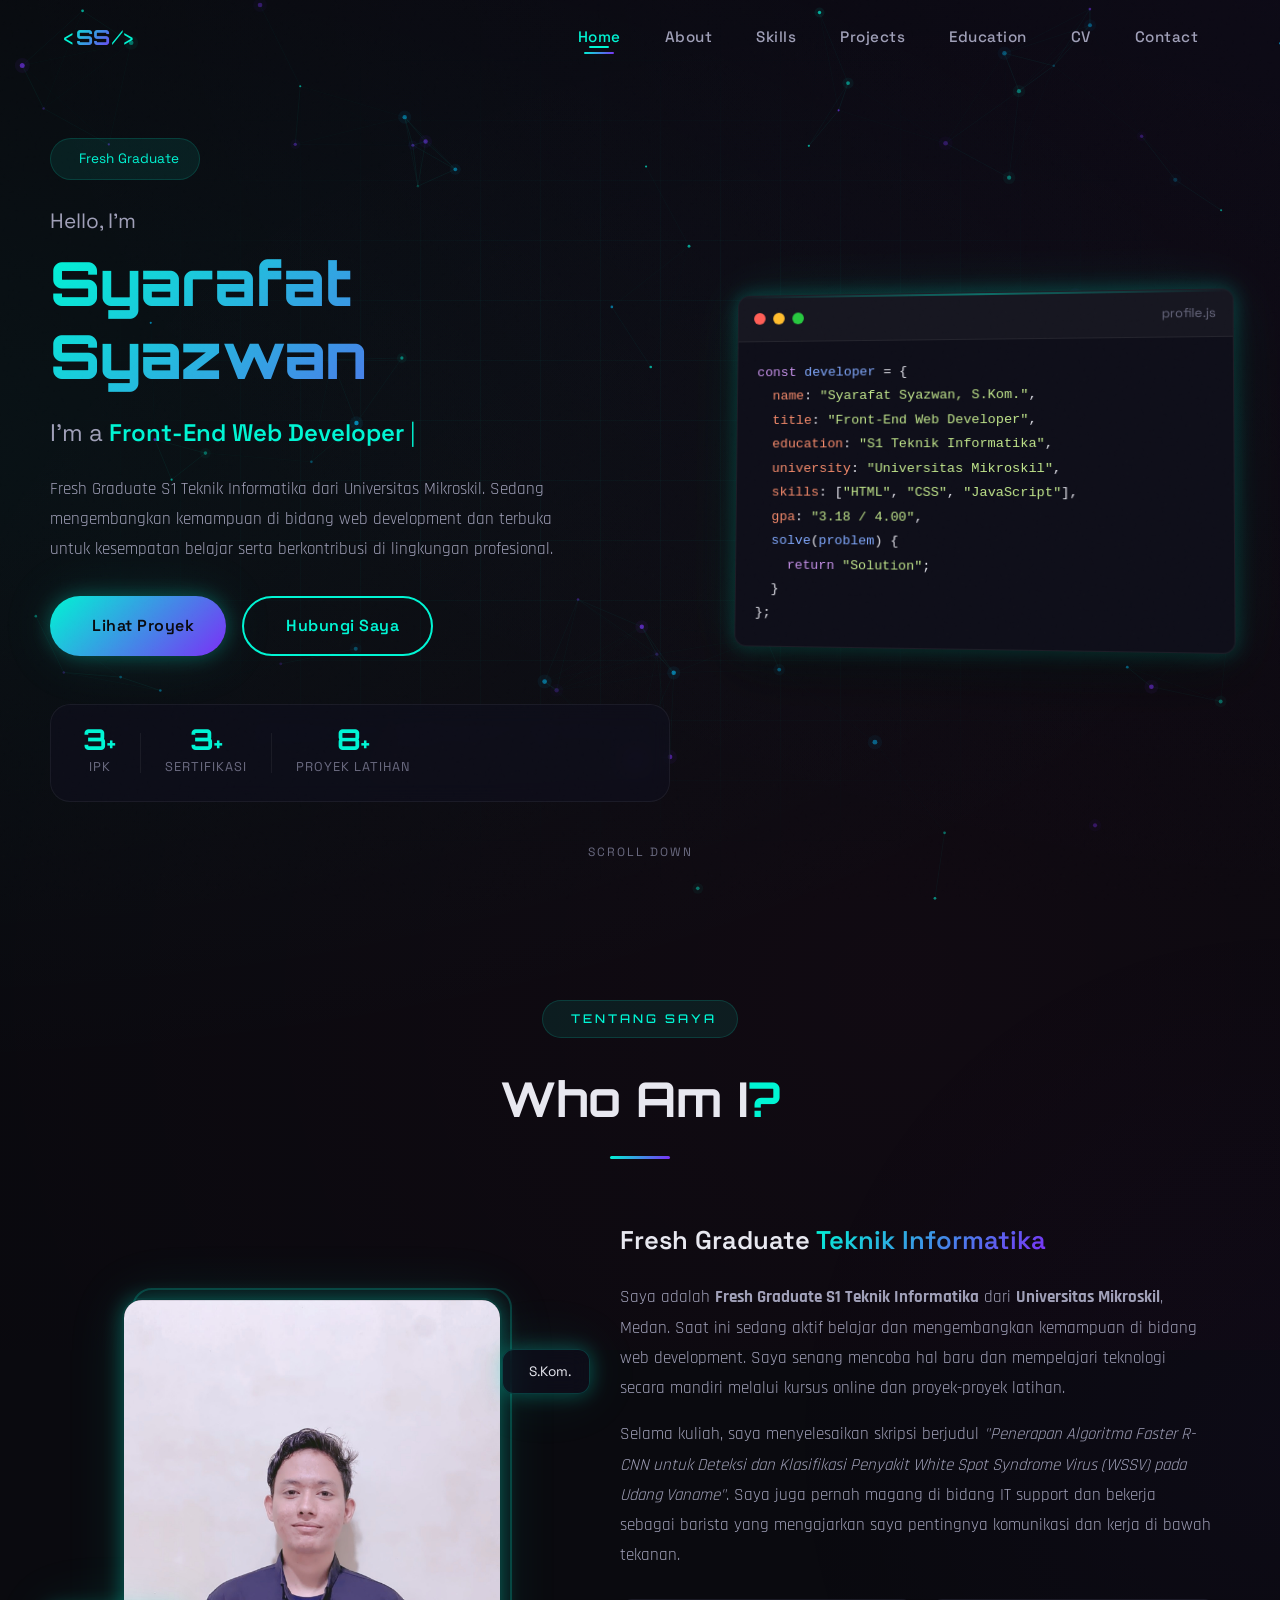
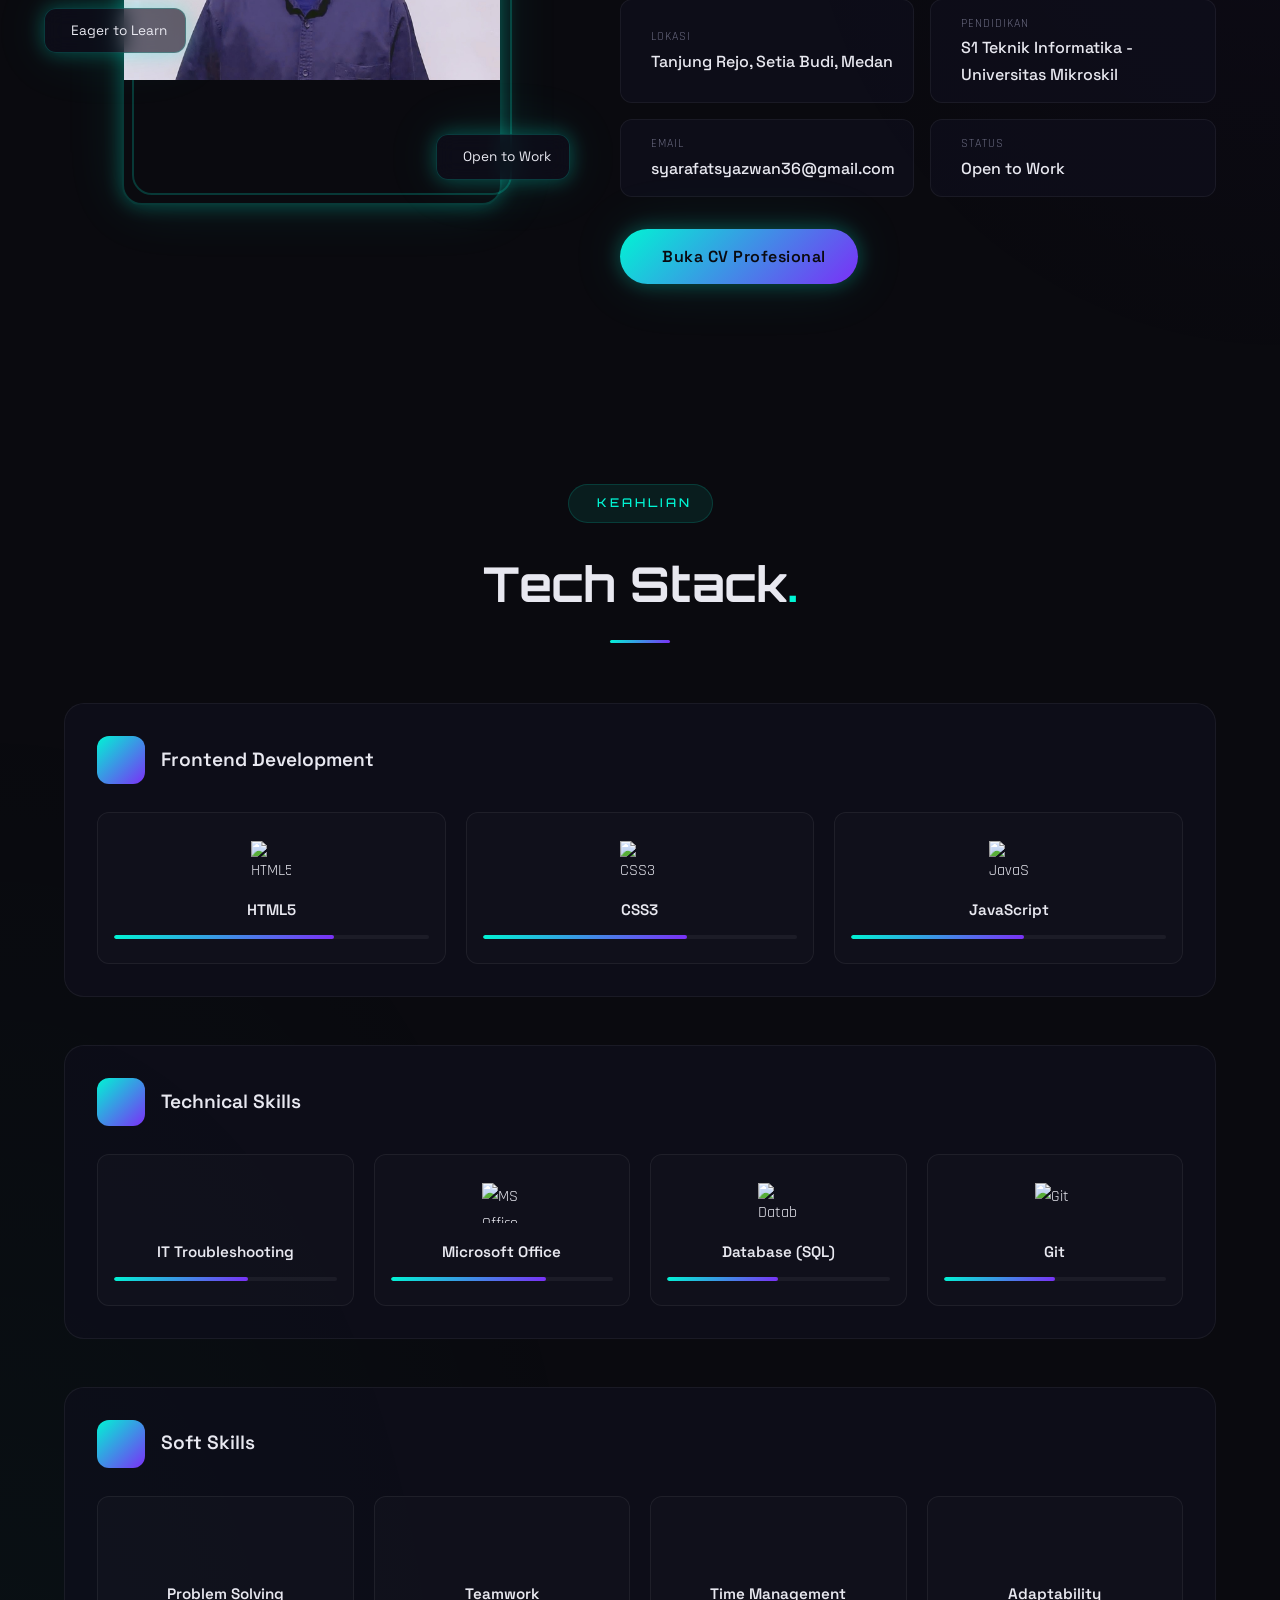
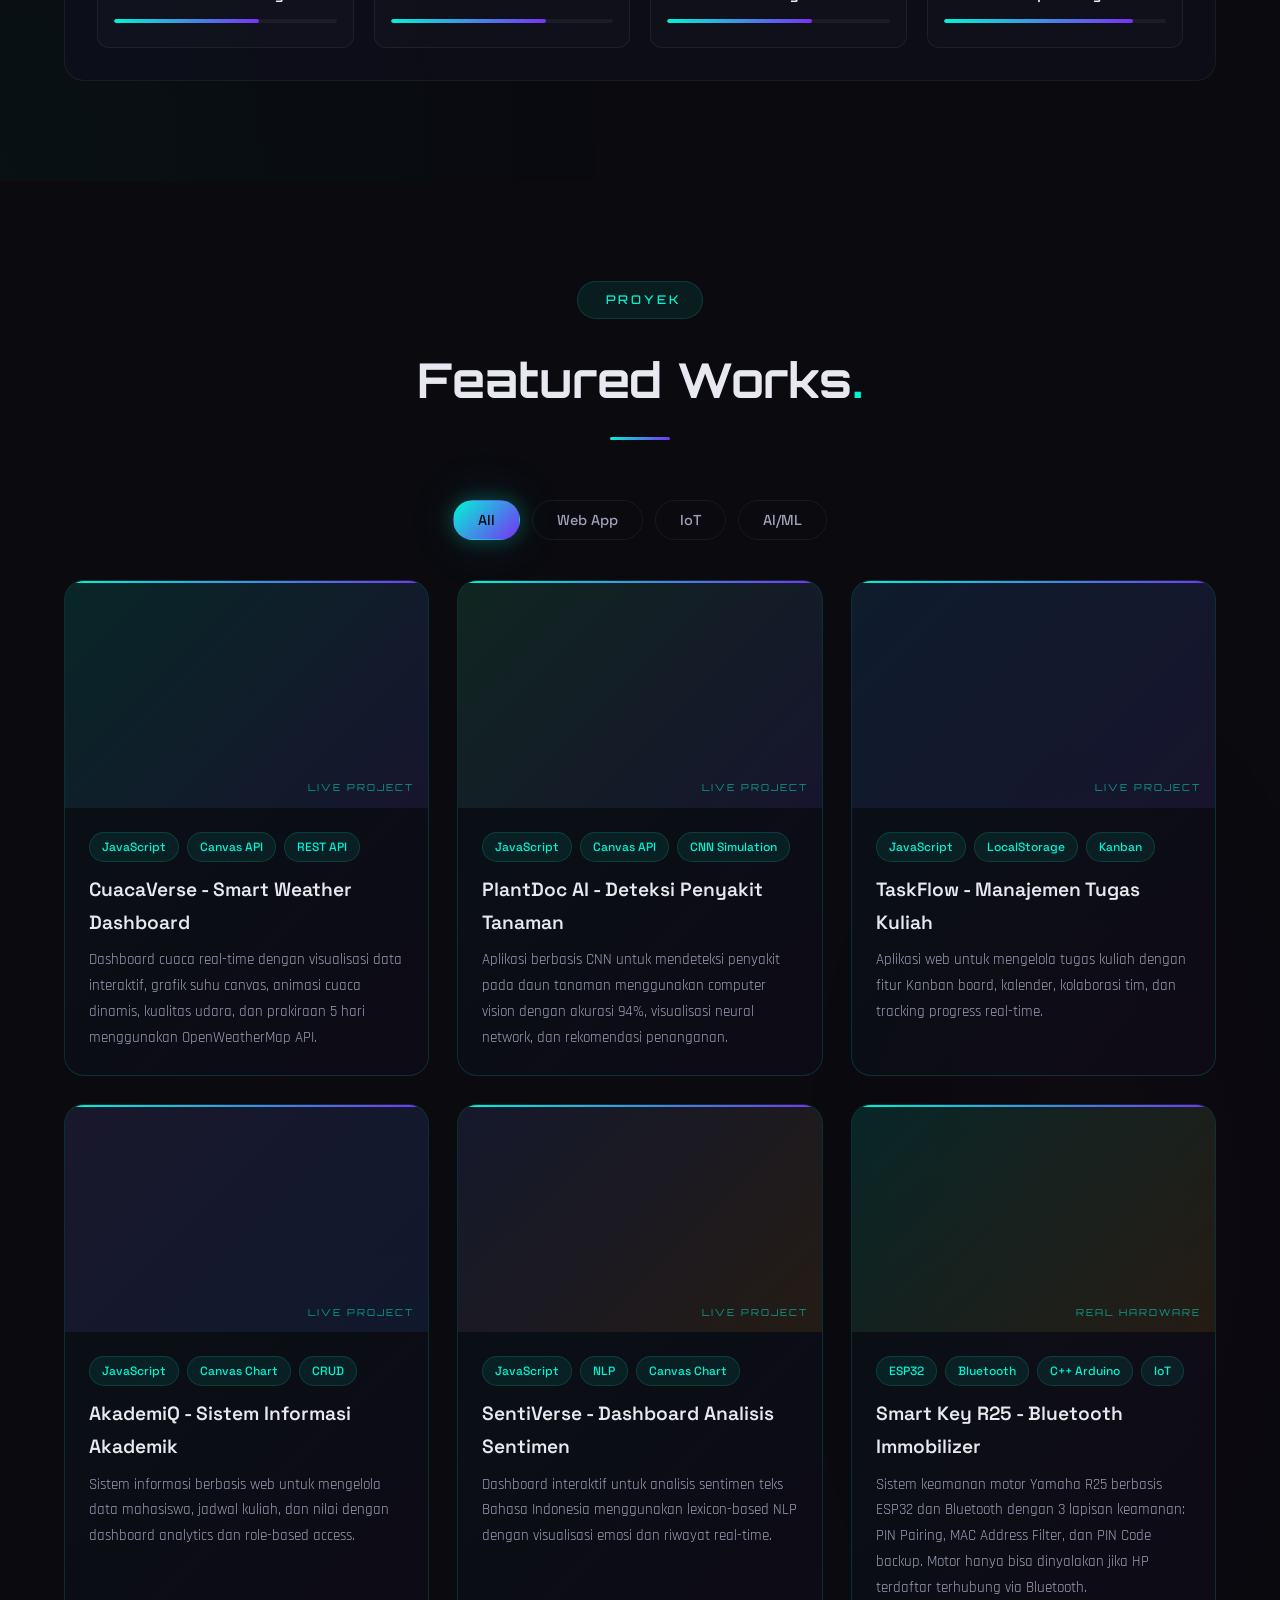
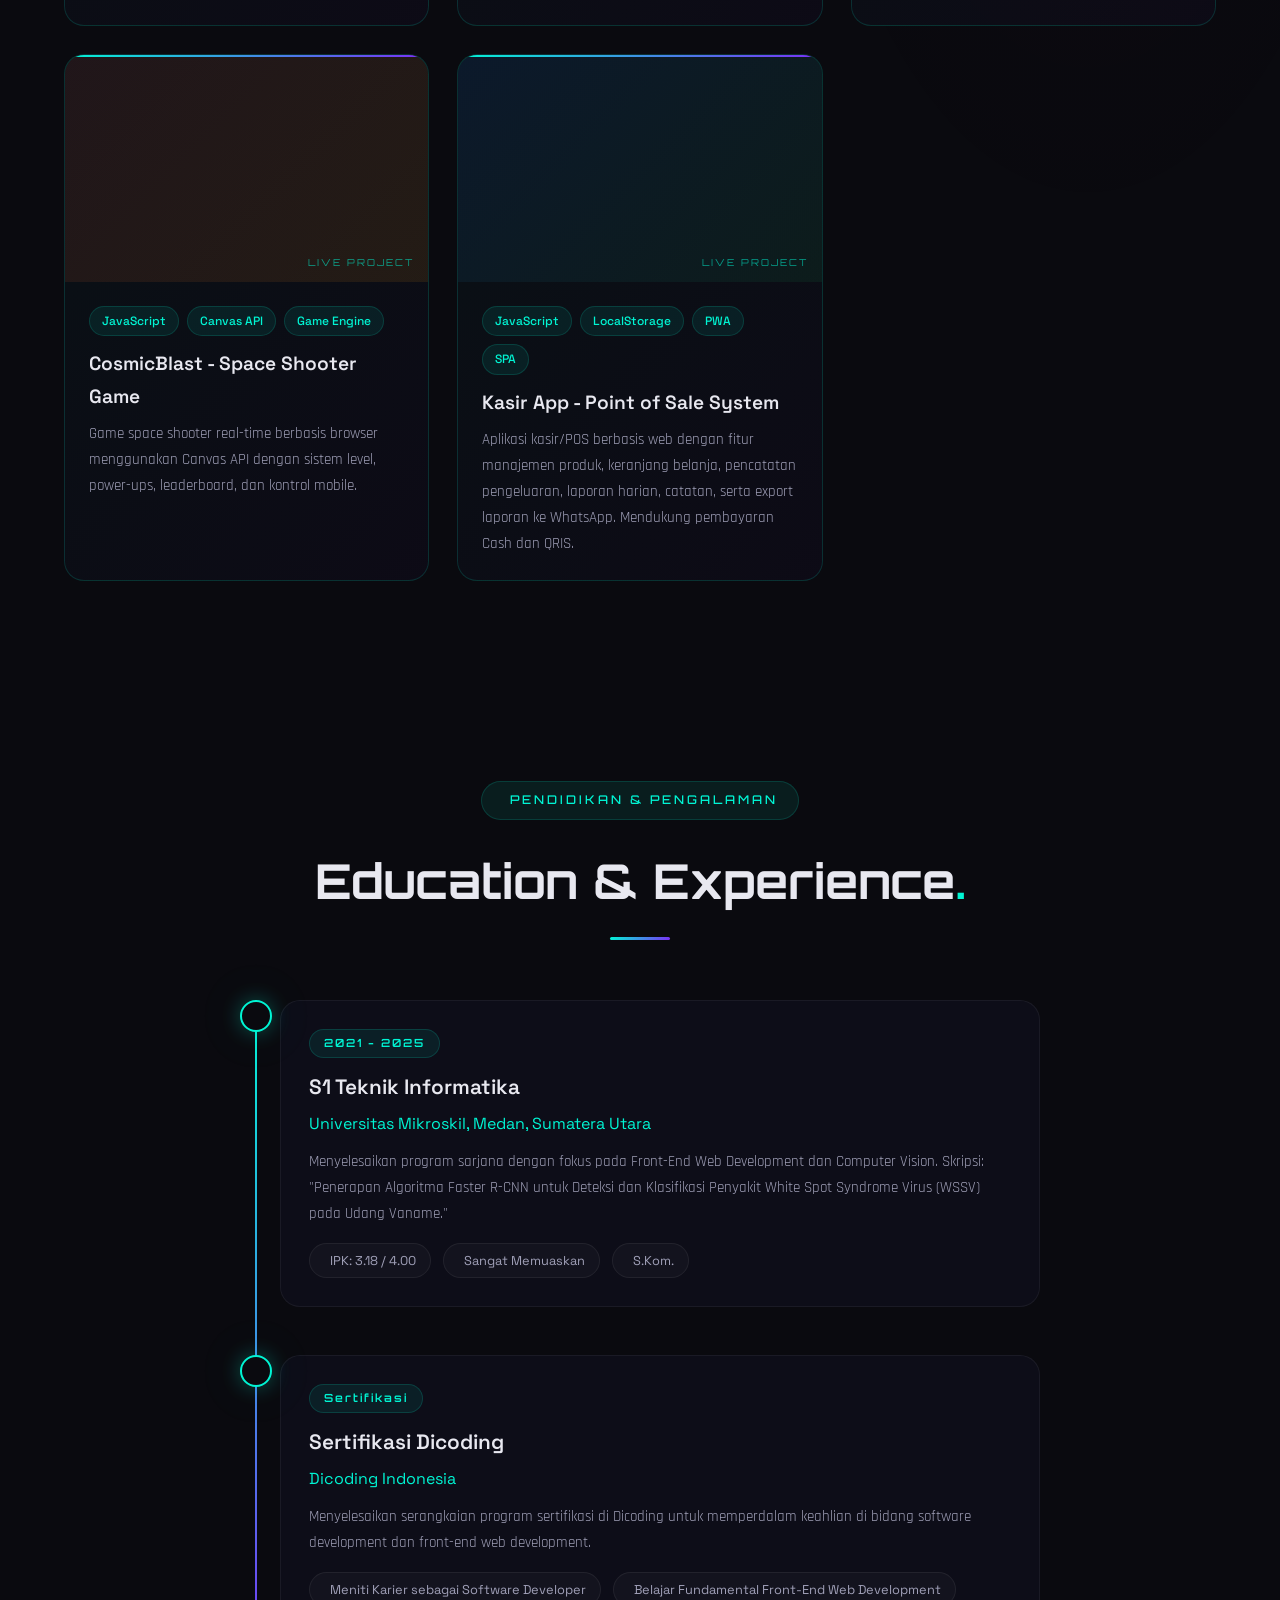
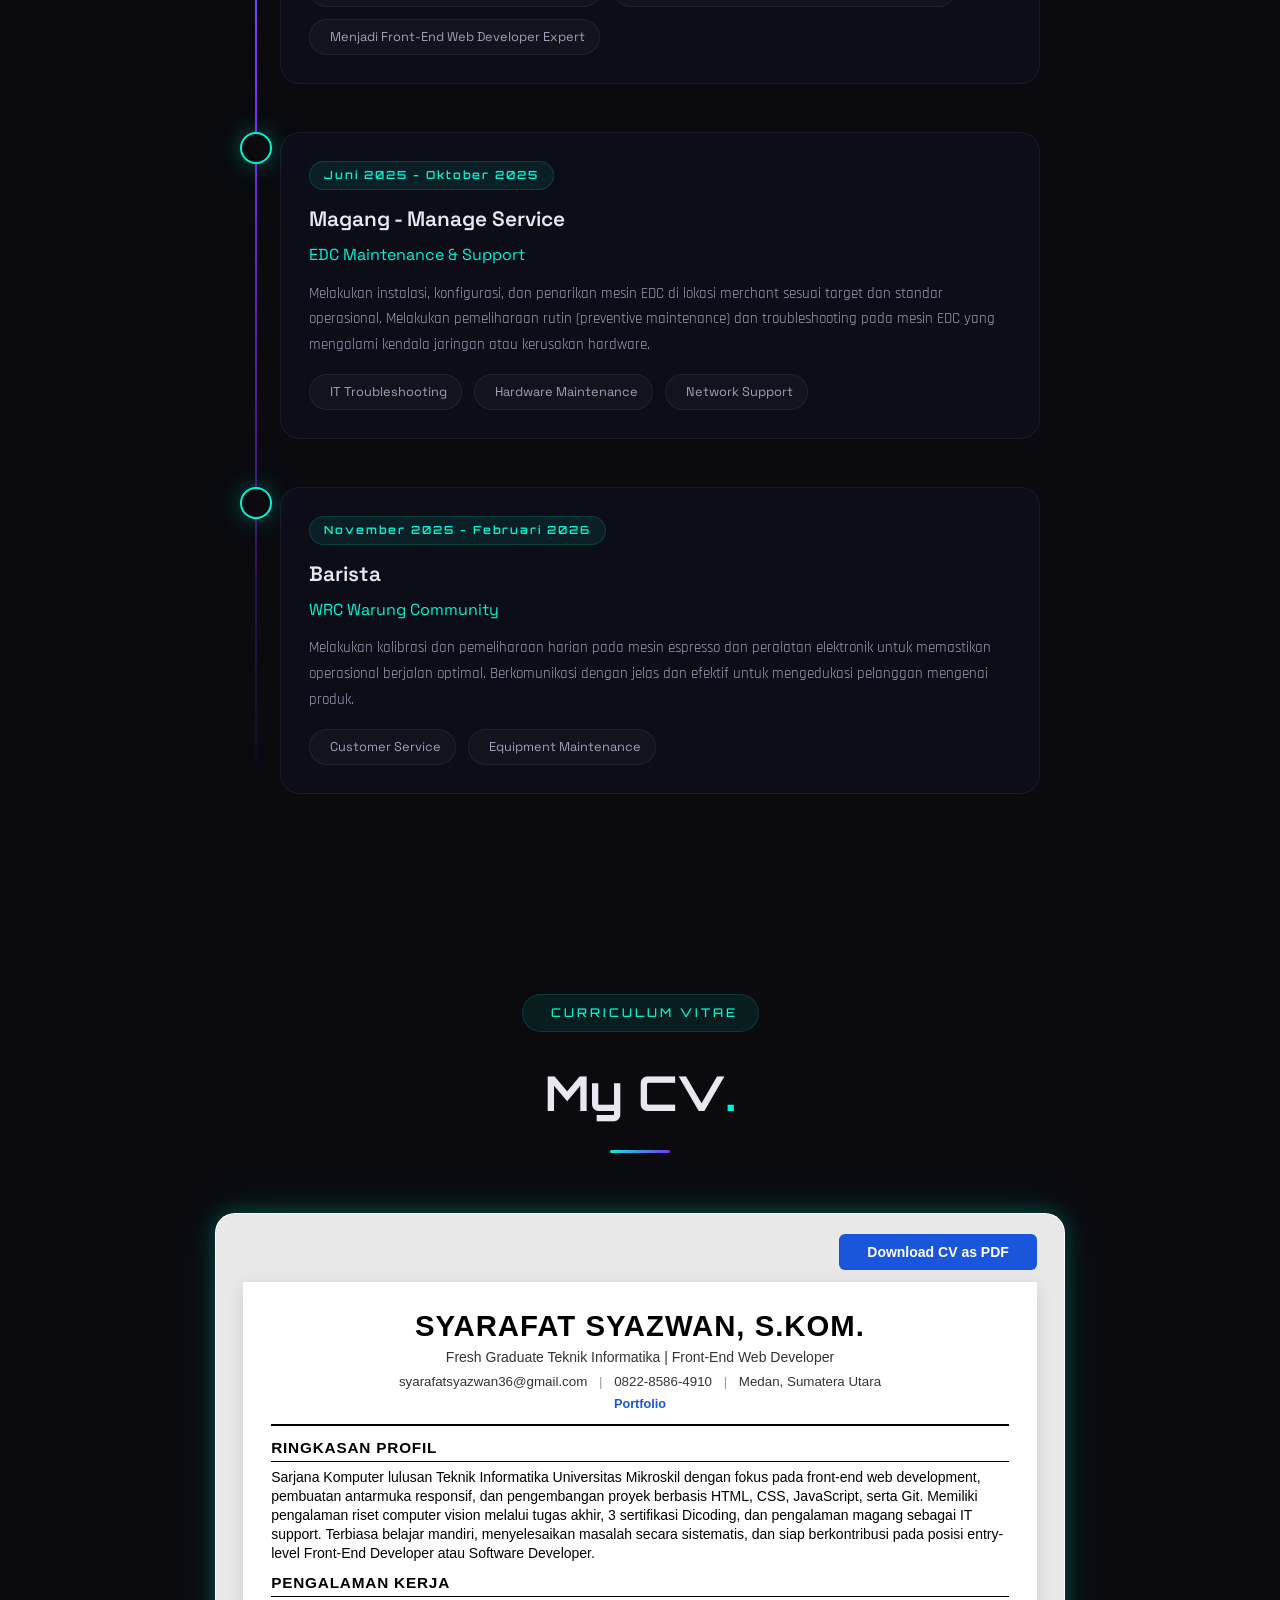
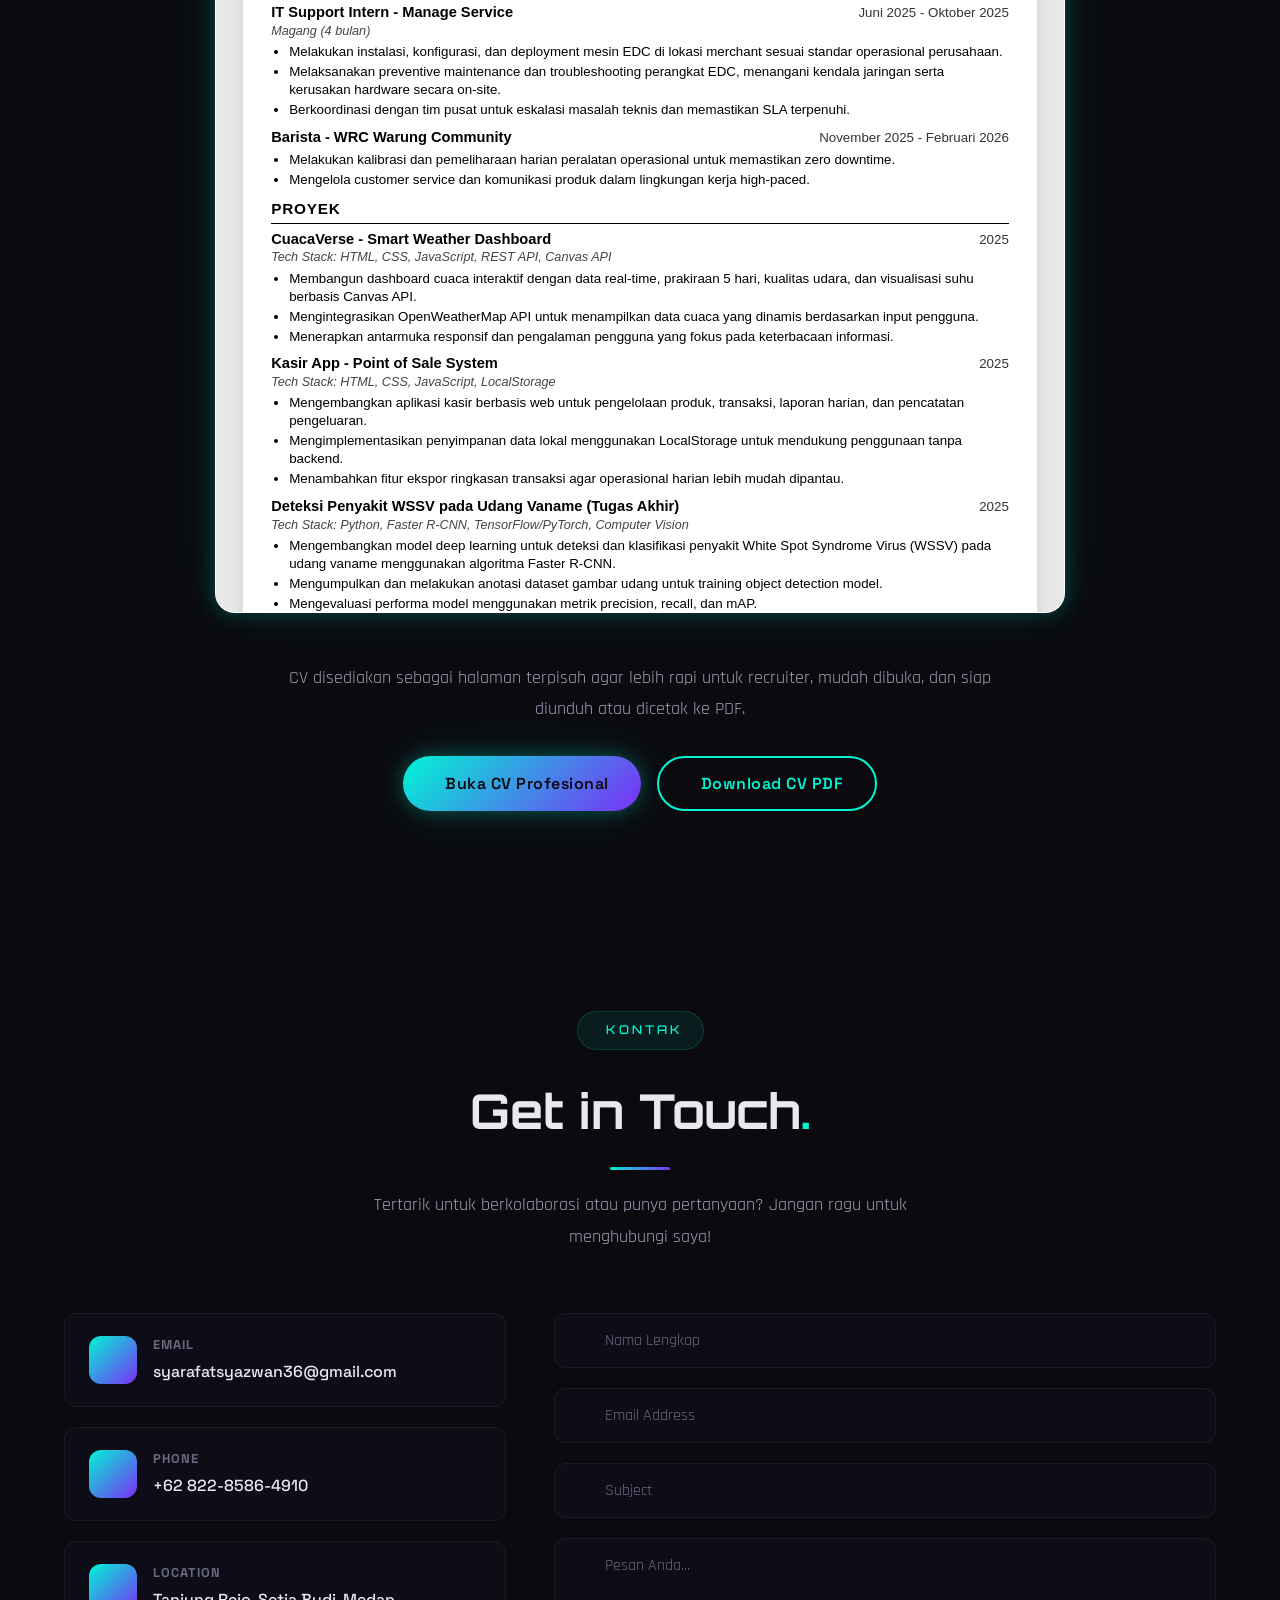
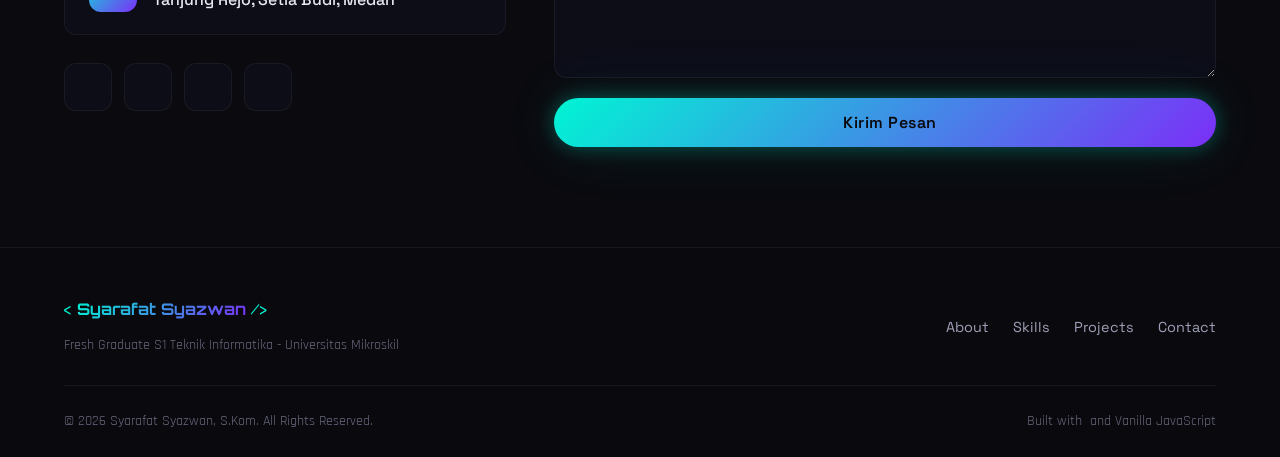
==== commit a762d67b: "Add files via upload" ====
--- a/index.html
+++ b/index.html
@@ -775,7 +775,7 @@
                     </a>
                     <button class="btn btn-outline" onclick="downloadCV()">
                         <i class="ph ph-download-simple"></i>
-                        <span>Download / Print CV</span>
+                        <span>Download CV PDF</span>
                     </button>
                 </div>
             </div>
@@ -921,10 +921,7 @@
     <!-- Scripts -->
     <script>
         function downloadCV() {
-            const cvWindow = window.open('cv.html', '_blank');
-            cvWindow.addEventListener('load', function() {
-                cvWindow.print();
-            });
+            window.open('cv.html', '_blank');
         }
     </script>
     <script src="js/particles.js"></script>
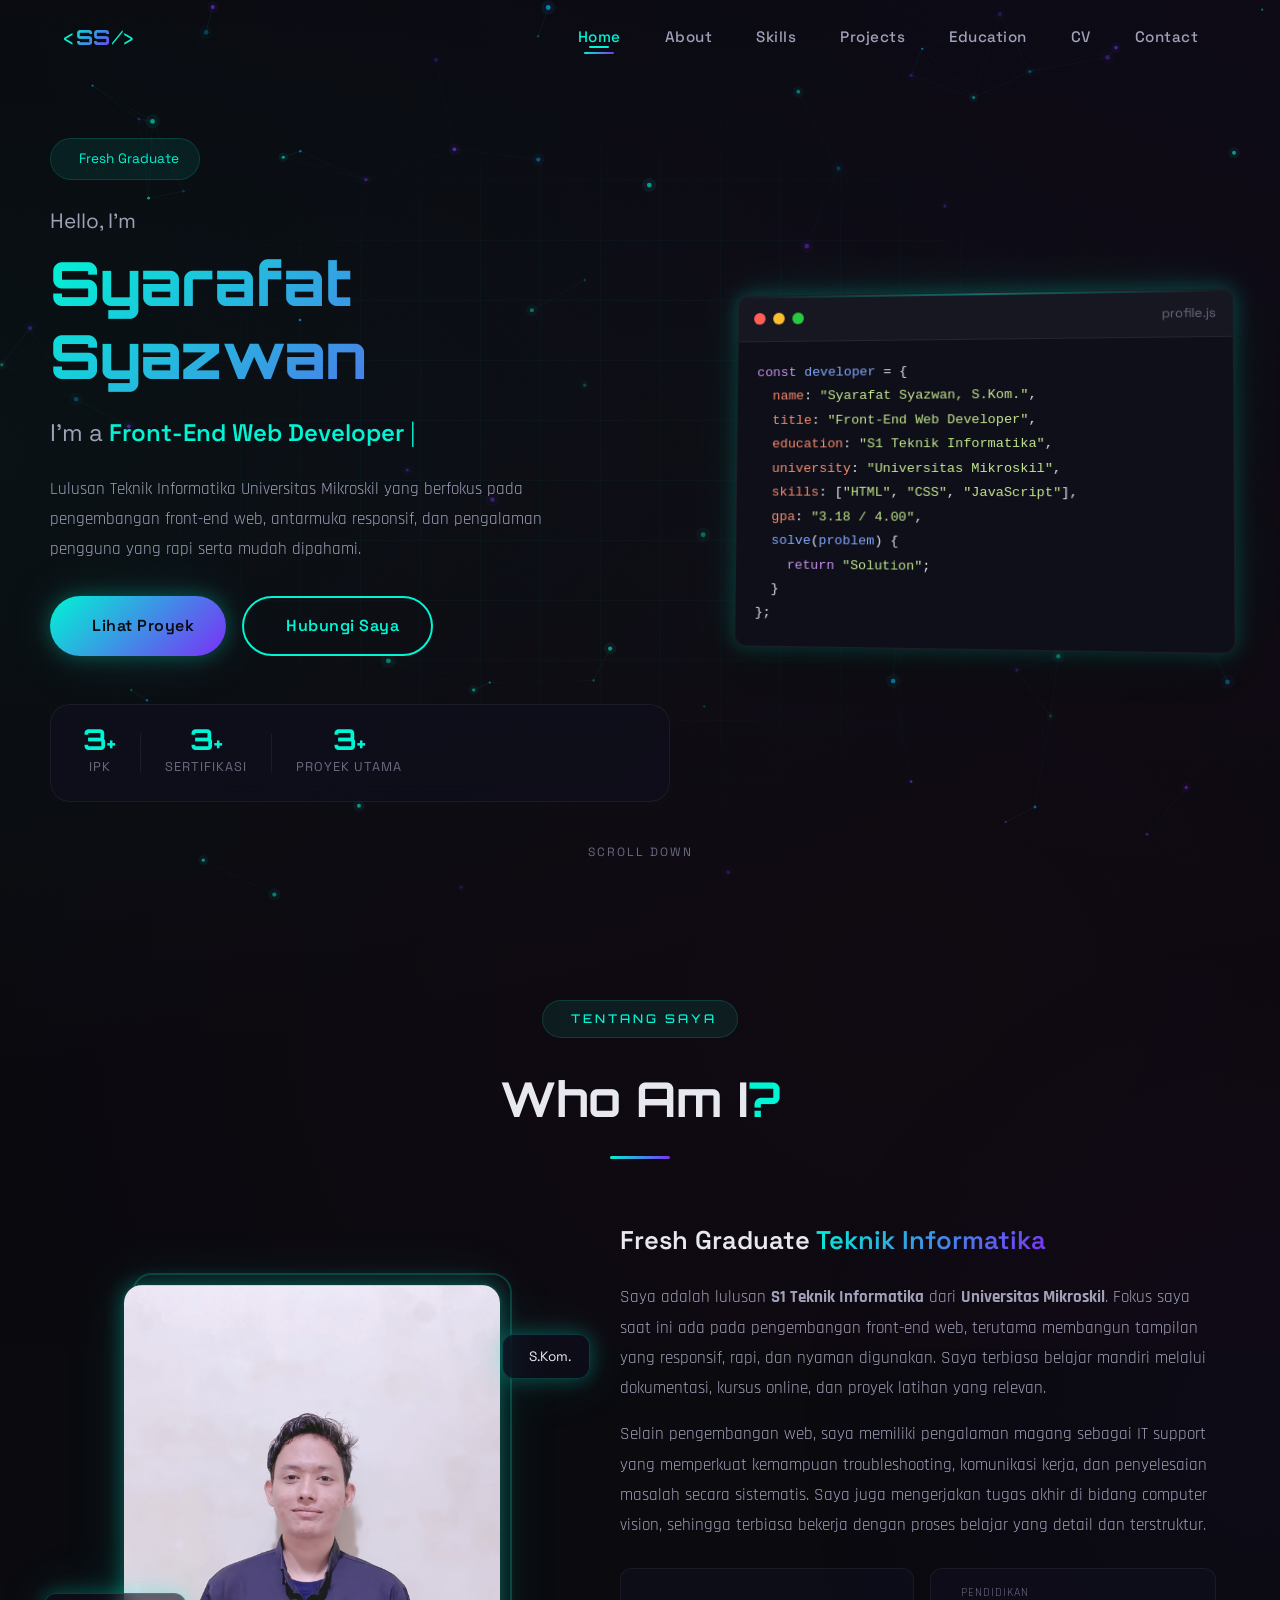
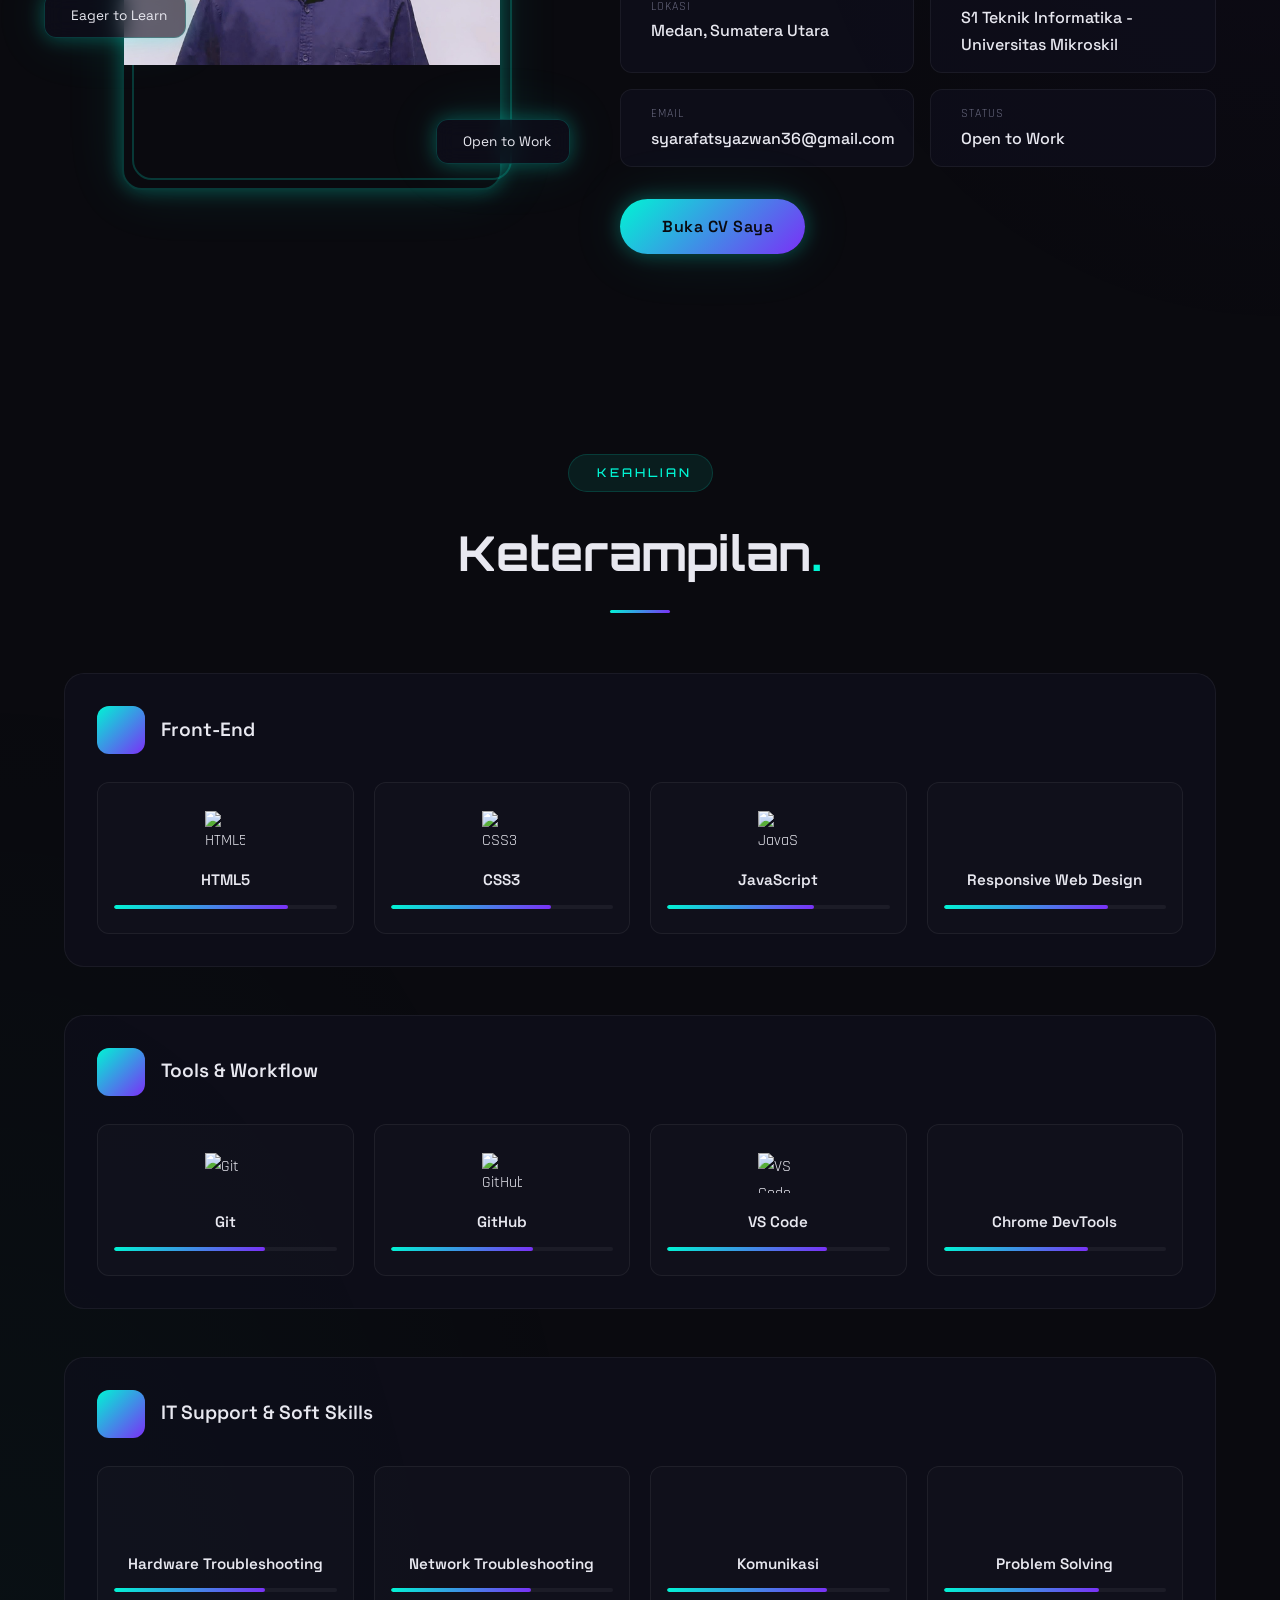
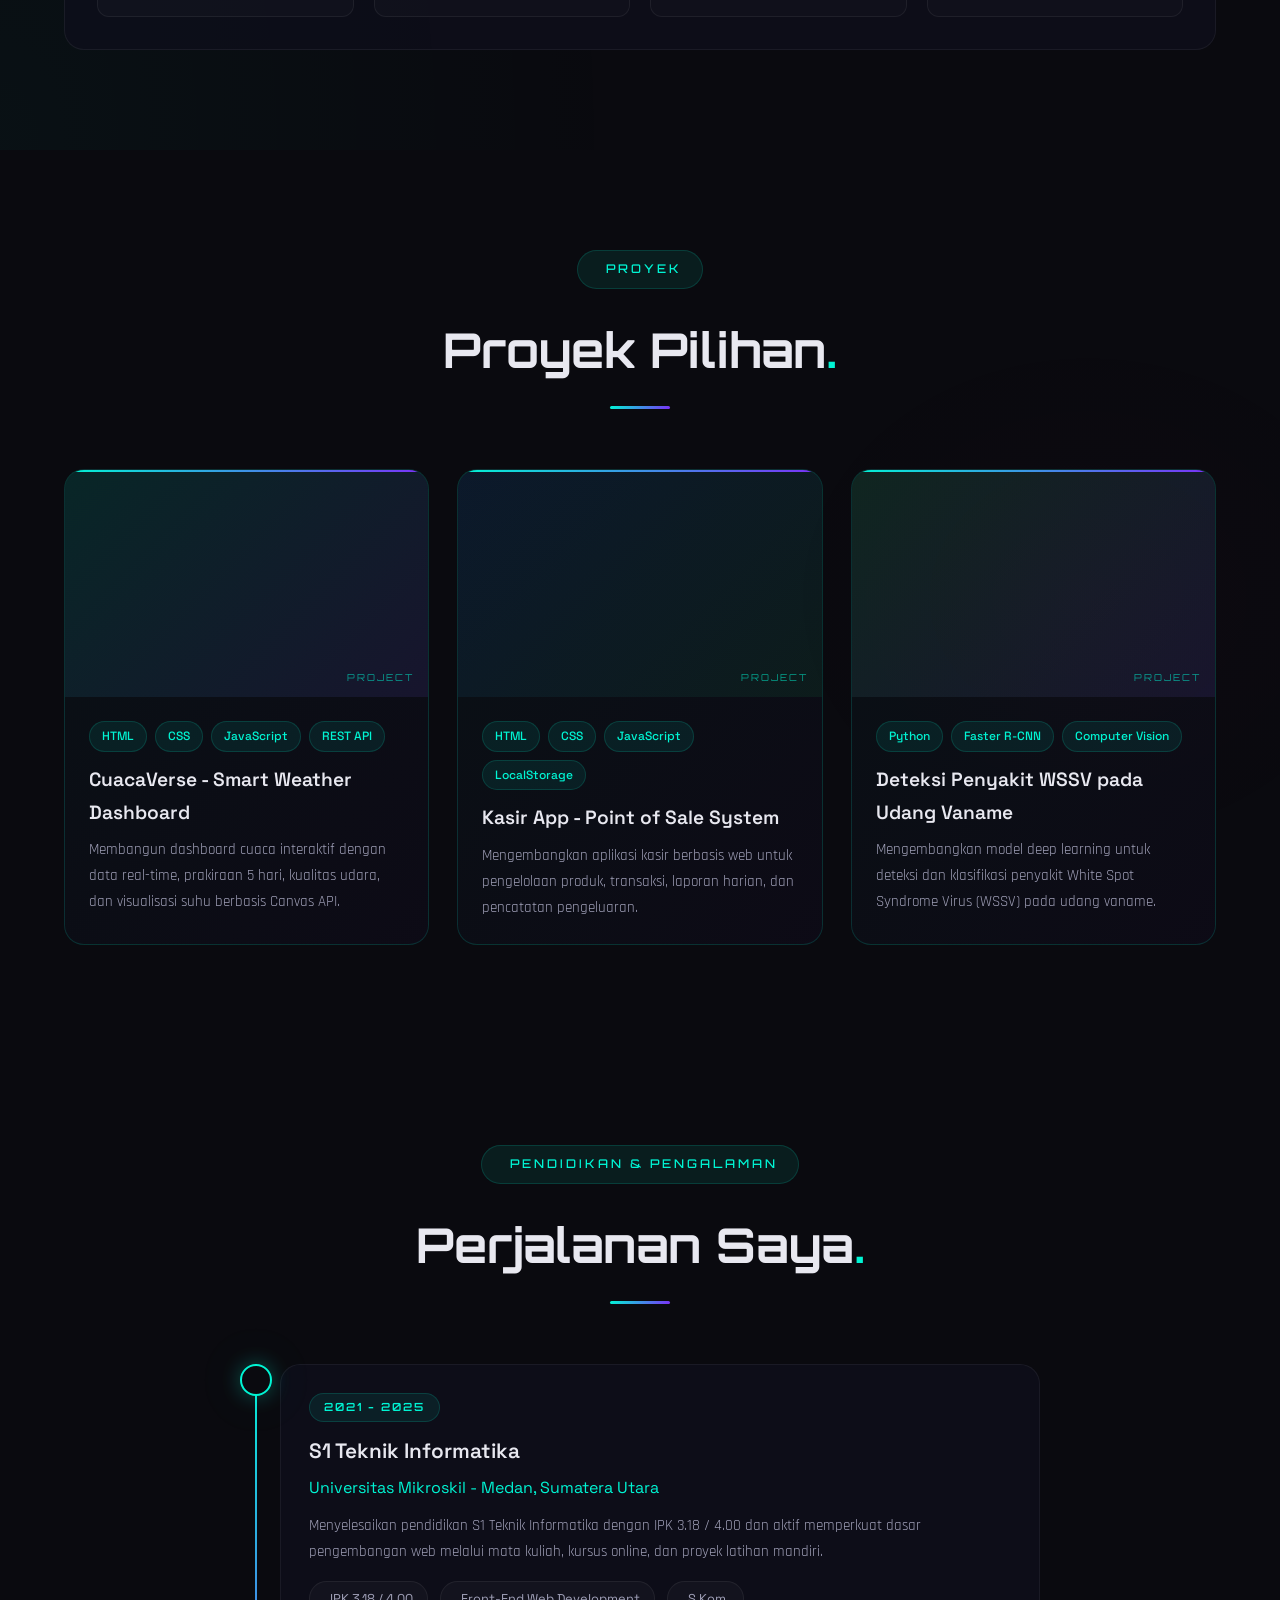
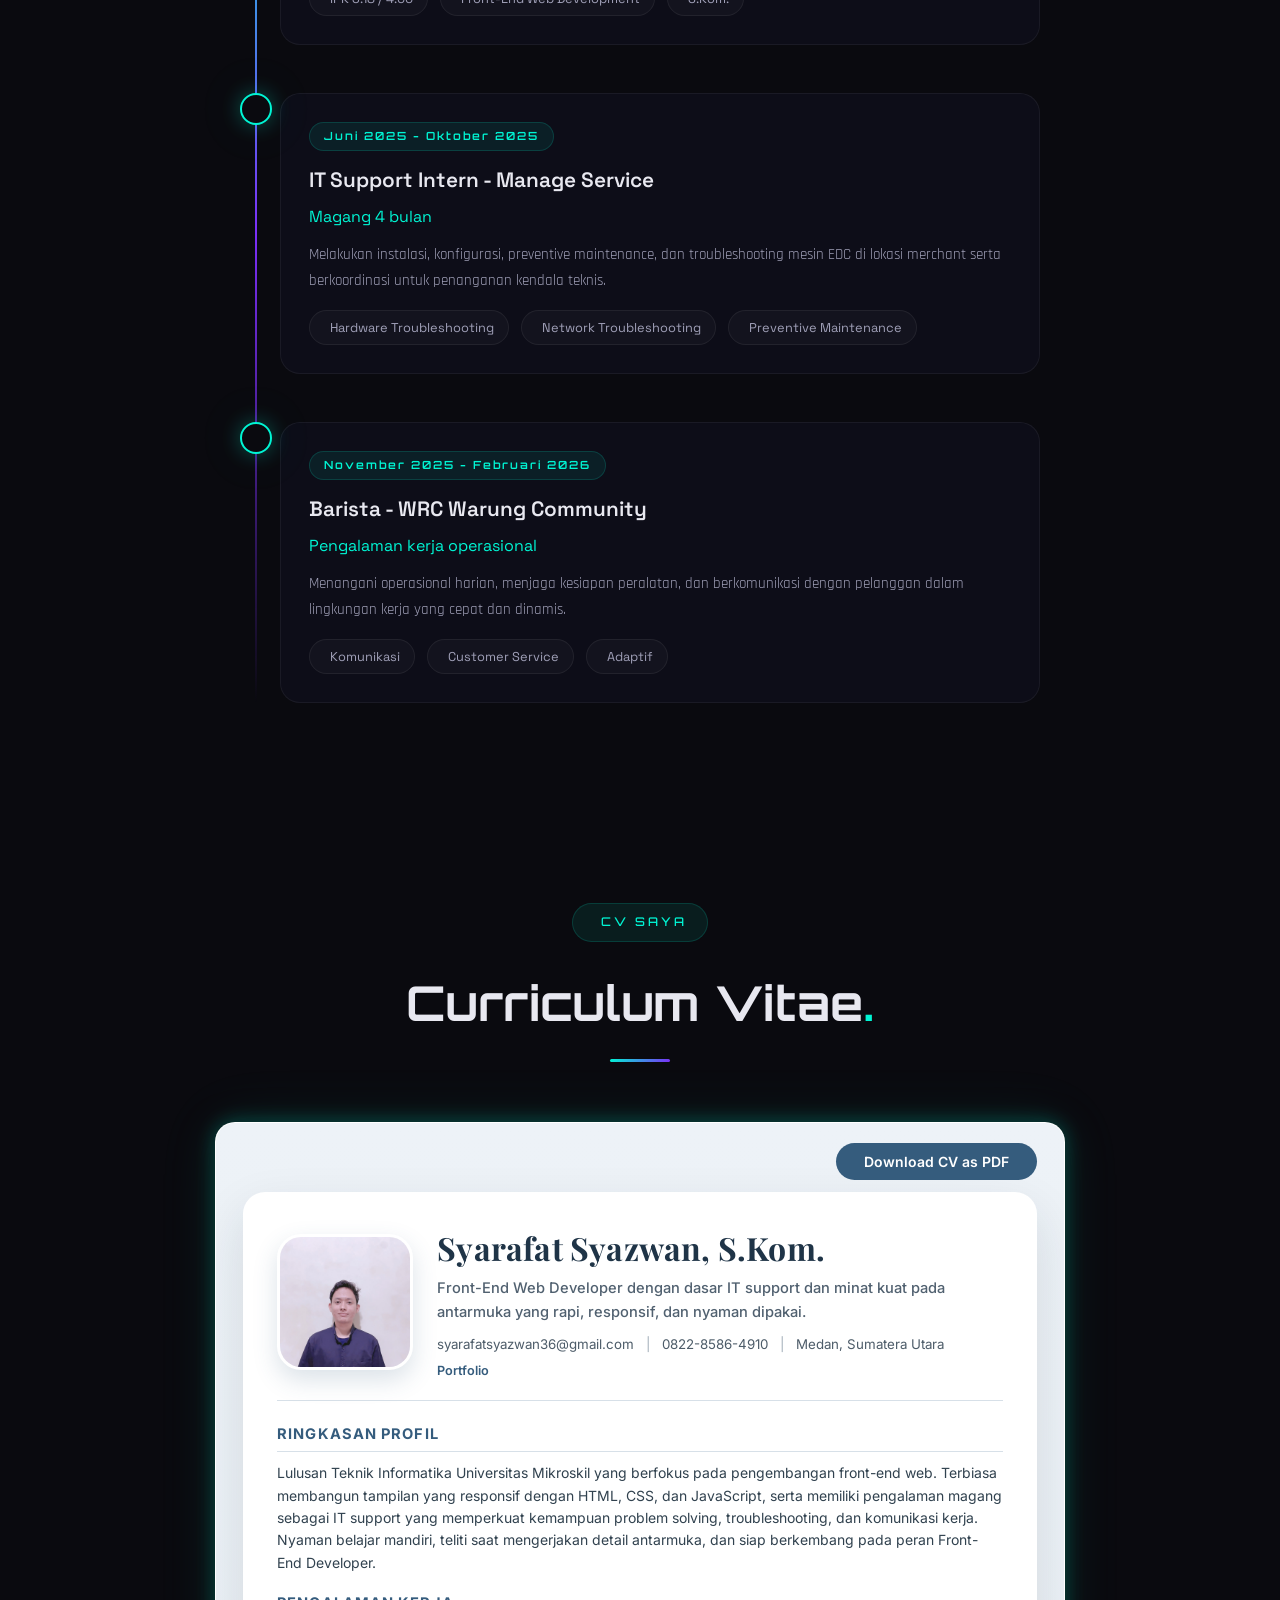
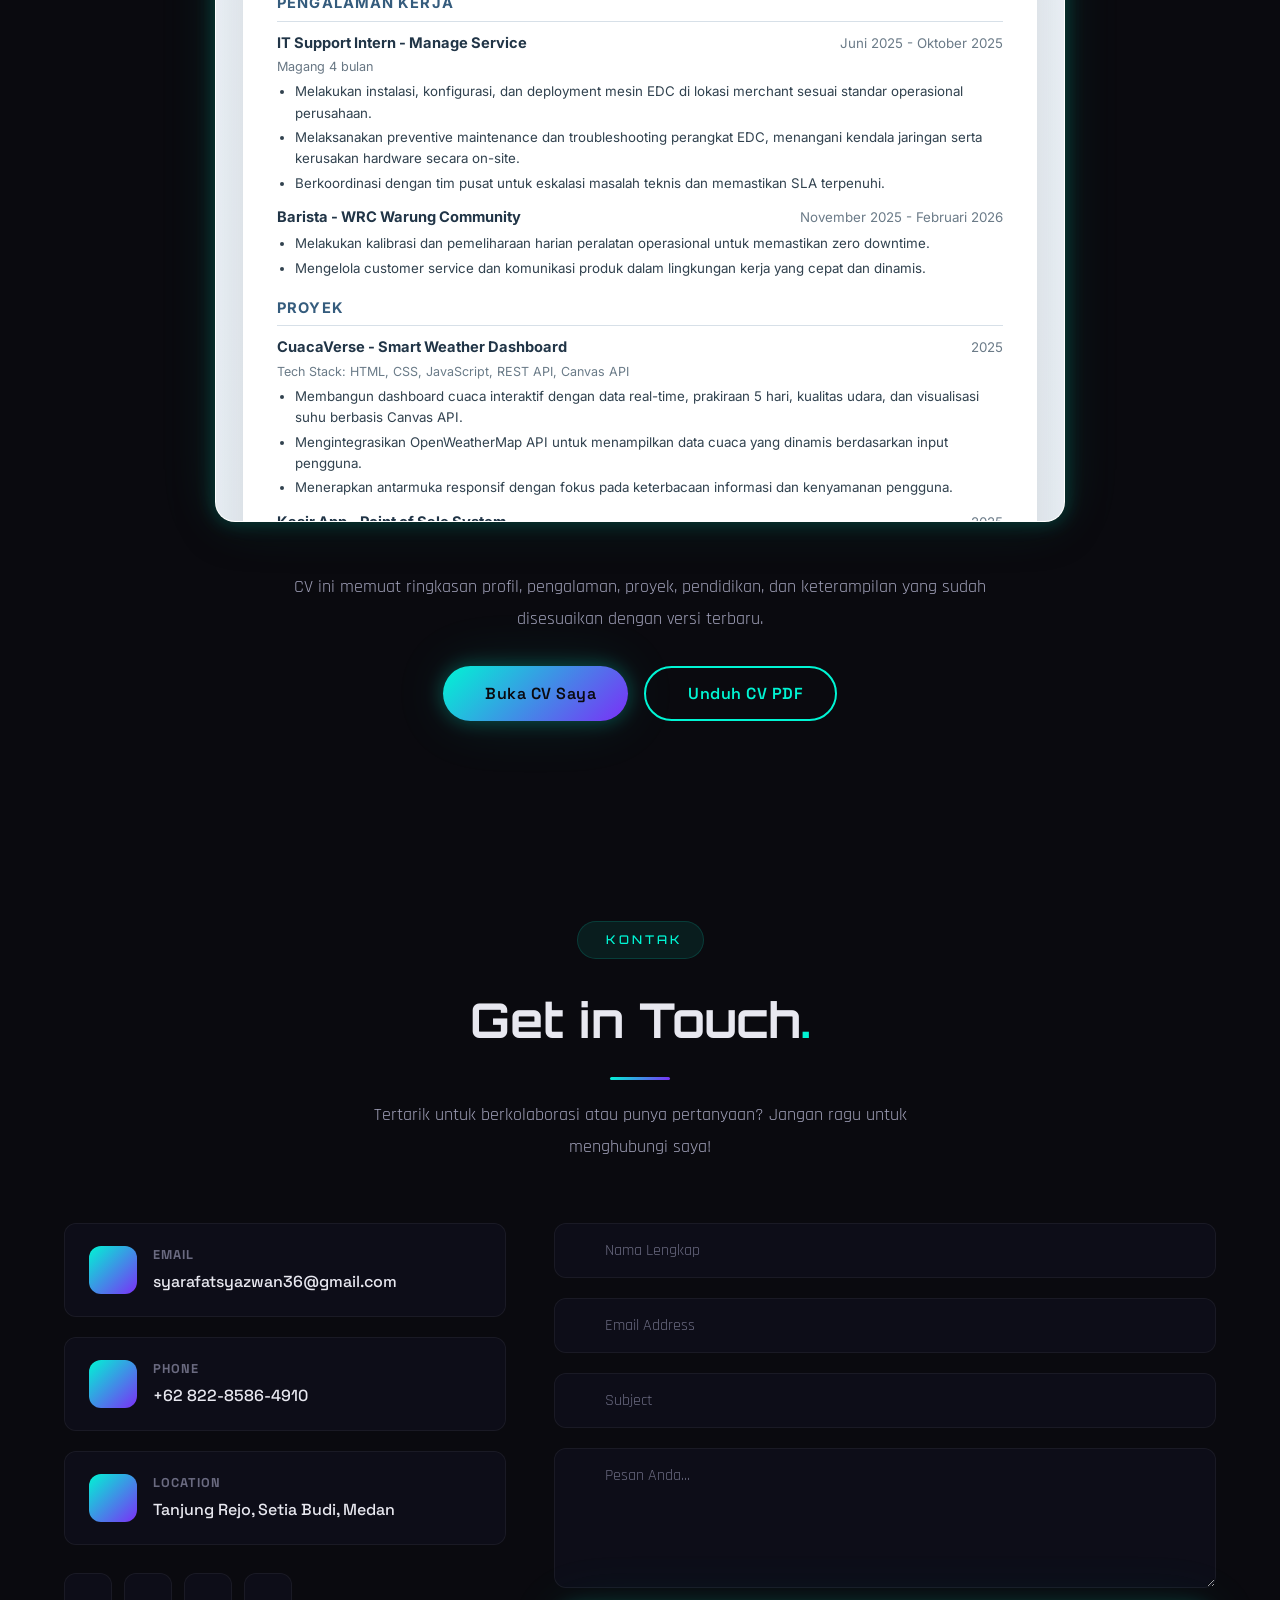
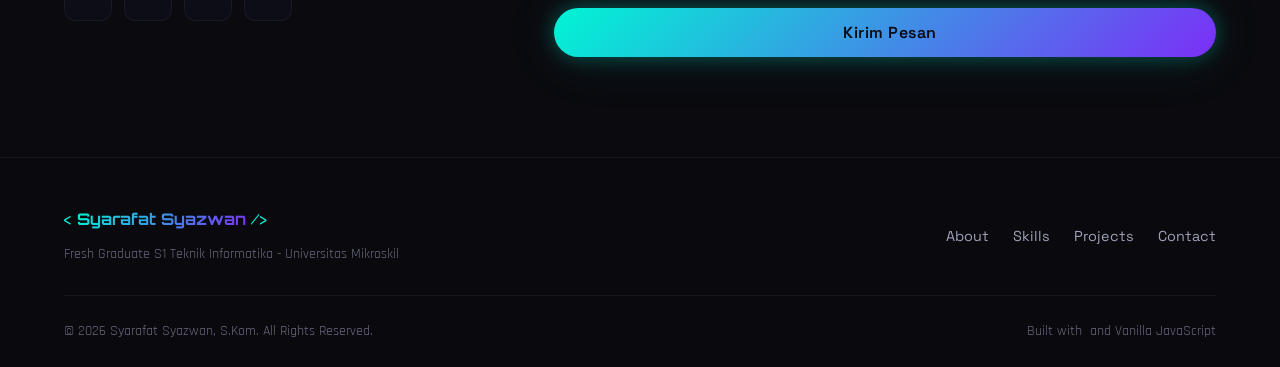
==== commit 7ab45ff7: "Add files via upload" ====
--- a/index.html
+++ b/index.html
@@ -96,9 +96,8 @@
             </div>
             
             <p class="hero-description" data-aos="fade-up" data-aos-delay="400">
-                Fresh Graduate S1 Teknik Informatika dari Universitas Mikroskil.
-                Sedang mengembangkan kemampuan di bidang web development dan terbuka
-                untuk kesempatan belajar serta berkontribusi di lingkungan profesional.
+                Lulusan Teknik Informatika Universitas Mikroskil yang berfokus pada pengembangan
+                front-end web, antarmuka responsif, dan pengalaman pengguna yang rapi serta mudah dipahami.
             </p>
             
             <div class="hero-actions" data-aos="fade-up" data-aos-delay="600">
@@ -124,8 +123,8 @@
                 </div>
                 <div class="stat-divider"></div>
                 <div class="stat-item">
-                    <span class="stat-number" data-count="8">0</span>
-                    <span class="stat-label">Proyek Latihan</span>
+                    <span class="stat-number" data-count="3">0</span>
+                    <span class="stat-label">Proyek Utama</span>
                 </div>
             </div>
         </div>
@@ -200,18 +199,17 @@
                     </h3>
                     
                     <p class="about-text">
-                        Saya adalah <strong>Fresh Graduate S1 Teknik Informatika</strong> dari <strong>Universitas Mikroskil</strong>, Medan.
-                        Saat ini sedang aktif belajar dan mengembangkan kemampuan di bidang web development.
-                        Saya senang mencoba hal baru dan mempelajari teknologi secara mandiri melalui
-                        kursus online dan proyek-proyek latihan.
+                        Saya adalah lulusan <strong>S1 Teknik Informatika</strong> dari <strong>Universitas Mikroskil</strong>.
+                        Fokus saya saat ini ada pada pengembangan front-end web, terutama membangun tampilan yang
+                        responsif, rapi, dan nyaman digunakan. Saya terbiasa belajar mandiri melalui dokumentasi,
+                        kursus online, dan proyek latihan yang relevan.
                     </p>
                     
                     <p class="about-text">
-                        Selama kuliah, saya menyelesaikan skripsi berjudul 
-                        <em>"Penerapan Algoritma Faster R-CNN untuk Deteksi dan Klasifikasi Penyakit 
-                        White Spot Syndrome Virus (WSSV) pada Udang Vaname"</em>. Saya juga pernah 
-                        magang di bidang IT support dan bekerja sebagai barista yang mengajarkan saya 
-                        pentingnya komunikasi dan kerja di bawah tekanan.
+                        Selain pengembangan web, saya memiliki pengalaman magang sebagai IT support yang memperkuat
+                        kemampuan troubleshooting, komunikasi kerja, dan penyelesaian masalah secara sistematis.
+                        Saya juga mengerjakan tugas akhir di bidang computer vision, sehingga terbiasa bekerja dengan
+                        proses belajar yang detail dan terstruktur.
                     </p>
                     
                     <div class="about-info-grid">
@@ -219,7 +217,7 @@
                             <i class="ph ph-map-pin"></i>
                             <div>
                                 <span class="info-label">Lokasi</span>
-                                <span class="info-value">Tanjung Rejo, Setia Budi, Medan</span>
+                                <span class="info-value">Medan, Sumatera Utara</span>
                             </div>
                         </div>
                         <div class="info-item">
@@ -247,7 +245,7 @@
                     
                     <a href="cv.html" target="_blank" rel="noopener noreferrer" class="btn btn-primary">
                         <i class="ph ph-file-text"></i>
-                        <span>Buka CV Profesional</span>
+                        <span>Buka CV Saya</span>
                     </a>
                 </div>
             </div>
@@ -259,143 +257,51 @@
         <div class="container">
             <div class="section-header" data-aos="fade-up">
                 <span class="section-tag"><i class="ph ph-wrench"></i> Keahlian</span>
-                <h2 class="section-title">Tech Stack<span class="accent">.</span></h2>
+                <h2 class="section-title">Keterampilan<span class="accent">.</span></h2>
                 <div class="section-line"></div>
             </div>
             
-            <div class="skills-categories">
-                <!-- Frontend -->
+            <div class="skills-categories" id="skillsCategories">
                 <div class="skill-category" data-aos="fade-up" data-aos-delay="100">
                     <div class="category-header">
                         <div class="category-icon">
-                            <i class="ph ph-browser"></i>
-                        </div>
-                        <h3>Frontend Development</h3>
+                            <i class="ph ph-code-simple"></i>
+                        </div>
+                        <h3>Front-End</h3>
                     </div>
                     <div class="skills-grid">
-                        <div class="skill-card">
-                            <div class="skill-icon-wrapper">
-                                <img src="https://cdn.jsdelivr.net/gh/devicons/devicon/icons/html5/html5-original.svg" alt="HTML5">
-                            </div>
-                            <span class="skill-name">HTML5</span>
-                            <div class="skill-level">
-                                <div class="skill-bar" data-level="70"></div>
-                            </div>
-                        </div>
-                        <div class="skill-card">
-                            <div class="skill-icon-wrapper">
-                                <img src="https://cdn.jsdelivr.net/gh/devicons/devicon/icons/css3/css3-original.svg" alt="CSS3">
-                            </div>
-                            <span class="skill-name">CSS3</span>
-                            <div class="skill-level">
-                                <div class="skill-bar" data-level="65"></div>
-                            </div>
-                        </div>
-                        <div class="skill-card">
-                            <div class="skill-icon-wrapper">
-                                <img src="https://cdn.jsdelivr.net/gh/devicons/devicon/icons/javascript/javascript-original.svg" alt="JavaScript">
-                            </div>
-                            <span class="skill-name">JavaScript</span>
-                            <div class="skill-level">
-                                <div class="skill-bar" data-level="55"></div>
-                            </div>
-                        </div>
-                    </div>
-                </div>
-                
-                <!-- Technical Skills -->
+                        <div class="skill-card"><div class="skill-icon-wrapper"><img src="https://cdn.jsdelivr.net/gh/devicons/devicon/icons/html5/html5-original.svg" alt="HTML5"></div><span class="skill-name">HTML5</span><div class="skill-level"><div class="skill-bar" data-level="78"></div></div></div>
+                        <div class="skill-card"><div class="skill-icon-wrapper"><img src="https://cdn.jsdelivr.net/gh/devicons/devicon/icons/css3/css3-original.svg" alt="CSS3"></div><span class="skill-name">CSS3</span><div class="skill-level"><div class="skill-bar" data-level="72"></div></div></div>
+                        <div class="skill-card"><div class="skill-icon-wrapper"><img src="https://cdn.jsdelivr.net/gh/devicons/devicon/icons/javascript/javascript-original.svg" alt="JavaScript"></div><span class="skill-name">JavaScript</span><div class="skill-level"><div class="skill-bar" data-level="66"></div></div></div>
+                        <div class="skill-card"><div class="skill-icon-wrapper"><i class="ph ph-devices" style="font-size: 2.5rem; color: var(--accent-primary);"></i></div><span class="skill-name">Responsive Web Design</span><div class="skill-level"><div class="skill-bar" data-level="74"></div></div></div>
+                    </div>
+                </div>
                 <div class="skill-category" data-aos="fade-up" data-aos-delay="200">
                     <div class="category-header">
                         <div class="category-icon">
-                            <i class="ph ph-desktop-tower"></i>
-                        </div>
-                        <h3>Technical Skills</h3>
+                            <i class="ph ph-git-branch"></i>
+                        </div>
+                        <h3>Tools & Workflow</h3>
                     </div>
                     <div class="skills-grid">
-                        <div class="skill-card">
-                            <div class="skill-icon-wrapper">
-                                <i class="ph ph-wrench" style="font-size: 2.5rem; color: #00e5c3;"></i>
-                            </div>
-                            <span class="skill-name">IT Troubleshooting</span>
-                            <div class="skill-level">
-                                <div class="skill-bar" data-level="60"></div>
-                            </div>
-                        </div>
-                        <div class="skill-card">
-                            <div class="skill-icon-wrapper">
-                                <img src="https://cdn.jsdelivr.net/gh/devicons/devicon/icons/microsoftsqlserver/microsoftsqlserver-plain.svg" alt="MS Office">
-                            </div>
-                            <span class="skill-name">Microsoft Office</span>
-                            <div class="skill-level">
-                                <div class="skill-bar" data-level="70"></div>
-                            </div>
-                        </div>
-                        <div class="skill-card">
-                            <div class="skill-icon-wrapper">
-                                <img src="https://cdn.jsdelivr.net/gh/devicons/devicon/icons/mysql/mysql-original.svg" alt="Database">
-                            </div>
-                            <span class="skill-name">Database (SQL)</span>
-                            <div class="skill-level">
-                                <div class="skill-bar" data-level="50"></div>
-                            </div>
-                        </div>
-                        <div class="skill-card">
-                            <div class="skill-icon-wrapper">
-                                <img src="https://cdn.jsdelivr.net/gh/devicons/devicon/icons/git/git-original.svg" alt="Git">
-                            </div>
-                            <span class="skill-name">Git</span>
-                            <div class="skill-level">
-                                <div class="skill-bar" data-level="50"></div>
-                            </div>
-                        </div>
-                    </div>
-                </div>
-                
-                <!-- Soft Skills -->
+                        <div class="skill-card"><div class="skill-icon-wrapper"><img src="https://cdn.jsdelivr.net/gh/devicons/devicon/icons/git/git-original.svg" alt="Git"></div><span class="skill-name">Git</span><div class="skill-level"><div class="skill-bar" data-level="68"></div></div></div>
+                        <div class="skill-card"><div class="skill-icon-wrapper"><img src="https://cdn.jsdelivr.net/gh/devicons/devicon/icons/github/github-original.svg" alt="GitHub"></div><span class="skill-name">GitHub</span><div class="skill-level"><div class="skill-bar" data-level="64"></div></div></div>
+                        <div class="skill-card"><div class="skill-icon-wrapper"><img src="https://cdn.jsdelivr.net/gh/devicons/devicon/icons/vscode/vscode-original.svg" alt="VS Code"></div><span class="skill-name">VS Code</span><div class="skill-level"><div class="skill-bar" data-level="72"></div></div></div>
+                        <div class="skill-card"><div class="skill-icon-wrapper"><i class="ph ph-bug-beetle" style="font-size: 2.5rem; color: var(--accent-primary);"></i></div><span class="skill-name">Chrome DevTools</span><div class="skill-level"><div class="skill-bar" data-level="65"></div></div></div>
+                    </div>
+                </div>
                 <div class="skill-category" data-aos="fade-up" data-aos-delay="300">
                     <div class="category-header">
                         <div class="category-icon">
-                            <i class="ph ph-users-three"></i>
-                        </div>
-                        <h3>Soft Skills</h3>
+                            <i class="ph ph-wrench"></i>
+                        </div>
+                        <h3>IT Support & Soft Skills</h3>
                     </div>
                     <div class="skills-grid">
-                        <div class="skill-card">
-                            <div class="skill-icon-wrapper">
-                                <i class="ph ph-lightbulb" style="font-size: 2.5rem; color: #f59e0b;"></i>
-                            </div>
-                            <span class="skill-name">Problem Solving</span>
-                            <div class="skill-level">
-                                <div class="skill-bar" data-level="65"></div>
-                            </div>
-                        </div>
-                        <div class="skill-card">
-                            <div class="skill-icon-wrapper">
-                                <i class="ph ph-users" style="font-size: 2.5rem; color: #7c5dfa;"></i>
-                            </div>
-                            <span class="skill-name">Teamwork</span>
-                            <div class="skill-level">
-                                <div class="skill-bar" data-level="70"></div>
-                            </div>
-                        </div>
-                        <div class="skill-card">
-                            <div class="skill-icon-wrapper">
-                                <i class="ph ph-clock" style="font-size: 2.5rem; color: #3b82f6;"></i>
-                            </div>
-                            <span class="skill-name">Time Management</span>
-                            <div class="skill-level">
-                                <div class="skill-bar" data-level="65"></div>
-                            </div>
-                        </div>
-                        <div class="skill-card">
-                            <div class="skill-icon-wrapper">
-                                <i class="ph ph-arrows-clockwise" style="font-size: 2.5rem; color: #4ade80;"></i>
-                            </div>
-                            <span class="skill-name">Adaptability</span>
-                            <div class="skill-level">
-                                <div class="skill-bar" data-level="85"></div>
-                            </div>
-                        </div>
+                        <div class="skill-card"><div class="skill-icon-wrapper"><i class="ph ph-wrench" style="font-size: 2.5rem; color: var(--accent-primary);"></i></div><span class="skill-name">Hardware Troubleshooting</span><div class="skill-level"><div class="skill-bar" data-level="68"></div></div></div>
+                        <div class="skill-card"><div class="skill-icon-wrapper"><i class="ph ph-wrench" style="font-size: 2.5rem; color: var(--accent-primary);"></i></div><span class="skill-name">Network Troubleshooting</span><div class="skill-level"><div class="skill-bar" data-level="63"></div></div></div>
+                        <div class="skill-card"><div class="skill-icon-wrapper"><i class="ph ph-users-three" style="font-size: 2.5rem; color: var(--accent-primary);"></i></div><span class="skill-name">Komunikasi</span><div class="skill-level"><div class="skill-bar" data-level="72"></div></div></div>
+                        <div class="skill-card"><div class="skill-icon-wrapper"><i class="ph ph-users-three" style="font-size: 2.5rem; color: var(--accent-primary);"></i></div><span class="skill-name">Problem Solving</span><div class="skill-level"><div class="skill-bar" data-level="70"></div></div></div>
                     </div>
                 </div>
             </div>
@@ -407,250 +313,39 @@
         <div class="container">
             <div class="section-header" data-aos="fade-up">
                 <span class="section-tag"><i class="ph ph-folder-notch-open"></i> Proyek</span>
-                <h2 class="section-title">Featured Works<span class="accent">.</span></h2>
+                <h2 class="section-title">Proyek Pilihan<span class="accent">.</span></h2>
                 <div class="section-line"></div>
             </div>
-            
-            <div class="project-filters" data-aos="fade-up" data-aos-delay="100">
-                <button class="filter-btn active" data-filter="all">All</button>
-                <button class="filter-btn" data-filter="web">Web App</button>
-                <button class="filter-btn" data-filter="iot">IoT</button>
-                <button class="filter-btn" data-filter="ai">AI/ML</button>
-            </div>
-            
-            <div class="projects-grid">
-                <!-- Project 1: CuacaVerse (REAL PROJECT) -->
+
+            <div class="projects-grid" id="projectsGrid">
                 <article class="project-card featured" data-category="web" data-aos="fade-up" data-aos-delay="100">
                     <div class="project-image">
                         <div class="project-image-placeholder" style="background: linear-gradient(135deg, rgba(0,229,195,0.1), rgba(124,93,250,0.1)); position: relative;">
                             <i class="ph ph-cloud-sun" style="font-size: 3.5rem; opacity: 0.7;"></i>
-                            <span style="position: absolute; bottom: 12px; right: 14px; font-family: 'Orbitron', sans-serif; font-size: 0.6rem; color: var(--accent-primary); opacity: 0.6; letter-spacing: 2px;">LIVE PROJECT</span>
-                        </div>
-                        <div class="project-overlay">
-                            <div class="project-links">
-                                <a href="projects/weather-dashboard/index.html" class="project-link" title="Live Demo">
-                                    <i class="ph ph-arrow-square-out"></i>
-                                </a>
-                                <a href="#" class="project-link" title="Source Code">
-                                    <i class="ph ph-github-logo"></i>
-                                </a>
-                            </div>
-                        </div>
-                    </div>
-                    <div class="project-info">
-                        <div class="project-tags">
-                            <span class="tag">JavaScript</span>
-                            <span class="tag">Canvas API</span>
-                            <span class="tag">REST API</span>
-                        </div>
-                        <h3 class="project-title">CuacaVerse - Smart Weather Dashboard</h3>
-                        <p class="project-desc">Dashboard cuaca real-time dengan visualisasi data interaktif, grafik suhu canvas, animasi cuaca dinamis, kualitas udara, dan prakiraan 5 hari menggunakan OpenWeatherMap API.</p>
-                    </div>
+                            <span style="position: absolute; bottom: 12px; right: 14px; font-family: 'Orbitron', sans-serif; font-size: 0.6rem; color: var(--accent-primary); opacity: 0.6; letter-spacing: 2px;">PROJECT</span>
+                        </div>
+                        <div class="project-overlay"><div class="project-links"><a href="projects/weather-dashboard/index.html" class="project-link" title="Lihat Proyek"><i class="ph ph-arrow-square-out"></i></a></div></div>
+                    </div>
+                    <div class="project-info"><div class="project-tags"><span class="tag">HTML</span><span class="tag">CSS</span><span class="tag">JavaScript</span><span class="tag">REST API</span></div><h3 class="project-title">CuacaVerse - Smart Weather Dashboard</h3><p class="project-desc">Membangun dashboard cuaca interaktif dengan data real-time, prakiraan 5 hari, kualitas udara, dan visualisasi suhu berbasis Canvas API.</p></div>
                 </article>
-                
-                <!-- Project 2: PlantDoc AI (REAL PROJECT) -->
-                <article class="project-card featured" data-category="ai" data-aos="fade-up" data-aos-delay="200">
+                <article class="project-card featured" data-category="web" data-aos="fade-up" data-aos-delay="200">
+                    <div class="project-image">
+                        <div class="project-image-placeholder" style="background: linear-gradient(135deg, rgba(37,99,235,0.1), rgba(22,163,74,0.1)); position: relative;">
+                            <i class="ph ph-shopping-cart-simple" style="font-size: 3.5rem; opacity: 0.7;"></i>
+                            <span style="position: absolute; bottom: 12px; right: 14px; font-family: 'Orbitron', sans-serif; font-size: 0.6rem; color: var(--accent-primary); opacity: 0.6; letter-spacing: 2px;">PROJECT</span>
+                        </div>
+                        <div class="project-overlay"><div class="project-links"><a href="projects/kasir-app/index.html" class="project-link" title="Lihat Proyek"><i class="ph ph-arrow-square-out"></i></a></div></div>
+                    </div>
+                    <div class="project-info"><div class="project-tags"><span class="tag">HTML</span><span class="tag">CSS</span><span class="tag">JavaScript</span><span class="tag">LocalStorage</span></div><h3 class="project-title">Kasir App - Point of Sale System</h3><p class="project-desc">Mengembangkan aplikasi kasir berbasis web untuk pengelolaan produk, transaksi, laporan harian, dan pencatatan pengeluaran.</p></div>
+                </article>
+                <article class="project-card featured" data-category="ai" data-aos="fade-up" data-aos-delay="300">
                     <div class="project-image">
                         <div class="project-image-placeholder" style="background: linear-gradient(135deg, rgba(74,222,128,0.1), rgba(124,93,250,0.1)); position: relative;">
                             <i class="ph ph-brain" style="font-size: 3.5rem; opacity: 0.7;"></i>
-                            <span style="position: absolute; bottom: 12px; right: 14px; font-family: 'Orbitron', sans-serif; font-size: 0.6rem; color: var(--accent-primary); opacity: 0.6; letter-spacing: 2px;">LIVE PROJECT</span>
-                        </div>
-                        <div class="project-overlay">
-                            <div class="project-links">
-                                <a href="projects/plant-disease/index.html" class="project-link" title="Live Demo">
-                                    <i class="ph ph-arrow-square-out"></i>
-                                </a>
-                                <a href="#" class="project-link" title="Source Code">
-                                    <i class="ph ph-github-logo"></i>
-                                </a>
-                            </div>
-                        </div>
-                    </div>
-                    <div class="project-info">
-                        <div class="project-tags">
-                            <span class="tag">JavaScript</span>
-                            <span class="tag">Canvas API</span>
-                            <span class="tag">CNN Simulation</span>
-                        </div>
-                        <h3 class="project-title">PlantDoc AI - Deteksi Penyakit Tanaman</h3>
-                        <p class="project-desc">Aplikasi berbasis CNN untuk mendeteksi penyakit pada daun tanaman menggunakan computer vision dengan akurasi 94%, visualisasi neural network, dan rekomendasi penanganan.</p>
-                    </div>
-                </article>
-                
-                <!-- Project 3: TaskFlow (REAL PROJECT) -->
-                <article class="project-card featured" data-category="web" data-aos="fade-up" data-aos-delay="300">
-                    <div class="project-image">
-                        <div class="project-image-placeholder" style="background: linear-gradient(135deg, rgba(59,130,246,0.1), rgba(124,93,250,0.1)); position: relative;">
-                            <i class="ph ph-book-open" style="font-size: 3.5rem; opacity: 0.7;"></i>
-                            <span style="position: absolute; bottom: 12px; right: 14px; font-family: 'Orbitron', sans-serif; font-size: 0.6rem; color: var(--accent-primary); opacity: 0.6; letter-spacing: 2px;">LIVE PROJECT</span>
-                        </div>
-                        <div class="project-overlay">
-                            <div class="project-links">
-                                <a href="projects/task-manager/index.html" class="project-link" title="Live Demo">
-                                    <i class="ph ph-arrow-square-out"></i>
-                                </a>
-                                <a href="#" class="project-link" title="Source Code">
-                                    <i class="ph ph-github-logo"></i>
-                                </a>
-                            </div>
-                        </div>
-                    </div>
-                    <div class="project-info">
-                        <div class="project-tags">
-                            <span class="tag">JavaScript</span>
-                            <span class="tag">LocalStorage</span>
-                            <span class="tag">Kanban</span>
-                        </div>
-                        <h3 class="project-title">TaskFlow - Manajemen Tugas Kuliah</h3>
-                        <p class="project-desc">Aplikasi web untuk mengelola tugas kuliah dengan fitur Kanban board, kalender, kolaborasi tim, dan tracking progress real-time.</p>
-                    </div>
-                </article>
-                
-                <!-- Project 4: AkademiQ (REAL PROJECT) -->
-                <article class="project-card featured" data-category="web" data-aos="fade-up" data-aos-delay="400">
-                    <div class="project-image">
-                        <div class="project-image-placeholder" style="background: linear-gradient(135deg, rgba(168,85,247,0.1), rgba(59,130,246,0.1)); position: relative;">
-                            <i class="ph ph-chat-centered-text" style="font-size: 3.5rem; opacity: 0.7;"></i>
-                            <span style="position: absolute; bottom: 12px; right: 14px; font-family: 'Orbitron', sans-serif; font-size: 0.6rem; color: var(--accent-primary); opacity: 0.6; letter-spacing: 2px;">LIVE PROJECT</span>
-                        </div>
-                        <div class="project-overlay">
-                            <div class="project-links">
-                                <a href="projects/academic-system/index.html" class="project-link" title="Live Demo">
-                                    <i class="ph ph-arrow-square-out"></i>
-                                </a>
-                                <a href="#" class="project-link" title="Source Code">
-                                    <i class="ph ph-github-logo"></i>
-                                </a>
-                            </div>
-                        </div>
-                    </div>
-                    <div class="project-info">
-                        <div class="project-tags">
-                            <span class="tag">JavaScript</span>
-                            <span class="tag">Canvas Chart</span>
-                            <span class="tag">CRUD</span>
-                        </div>
-                        <h3 class="project-title">AkademiQ - Sistem Informasi Akademik</h3>
-                        <p class="project-desc">Sistem informasi berbasis web untuk mengelola data mahasiswa, jadwal kuliah, dan nilai dengan dashboard analytics dan role-based access.</p>
-                    </div>
-                </article>
-                
-                <!-- Project 5: SentiVerse (REAL PROJECT) -->
-                <article class="project-card featured" data-category="ai" data-aos="fade-up" data-aos-delay="200">
-                    <div class="project-image">
-                        <div class="project-image-placeholder" style="background: linear-gradient(135deg, rgba(124,93,250,0.1), rgba(245,158,11,0.1)); position: relative;">
-                            <i class="ph ph-chart-line-up" style="font-size: 3.5rem; opacity: 0.7;"></i>
-                            <span style="position: absolute; bottom: 12px; right: 14px; font-family: 'Orbitron', sans-serif; font-size: 0.6rem; color: var(--accent-primary); opacity: 0.6; letter-spacing: 2px;">LIVE PROJECT</span>
-                        </div>
-                        <div class="project-overlay">
-                            <div class="project-links">
-                                <a href="projects/sentiment-dashboard/index.html" class="project-link" title="Live Demo">
-                                    <i class="ph ph-arrow-square-out"></i>
-                                </a>
-                                <a href="#" class="project-link" title="Source Code">
-                                    <i class="ph ph-github-logo"></i>
-                                </a>
-                            </div>
-                        </div>
-                    </div>
-                    <div class="project-info">
-                        <div class="project-tags">
-                            <span class="tag">JavaScript</span>
-                            <span class="tag">NLP</span>
-                            <span class="tag">Canvas Chart</span>
-                        </div>
-                        <h3 class="project-title">SentiVerse - Dashboard Analisis Sentimen</h3>
-                        <p class="project-desc">Dashboard interaktif untuk analisis sentimen teks Bahasa Indonesia menggunakan lexicon-based NLP dengan visualisasi emosi dan riwayat real-time.</p>
-                    </div>
-                </article>
-                
-                <!-- Project 6: Smart Key R25 (REAL IoT PROJECT) -->
-                <article class="project-card featured" data-category="iot" data-aos="fade-up" data-aos-delay="250">
-                    <div class="project-image">
-                        <div class="project-image-placeholder" style="background: linear-gradient(135deg, rgba(0,229,195,0.1), rgba(245,158,11,0.1)); position: relative;">
-                            <i class="ph ph-bluetooth" style="font-size: 3.5rem; opacity: 0.7;"></i>
-                            <span style="position: absolute; bottom: 12px; right: 14px; font-family: 'Orbitron', sans-serif; font-size: 0.6rem; color: var(--accent-primary); opacity: 0.6; letter-spacing: 2px;">REAL HARDWARE</span>
-                        </div>
-                        <div class="project-overlay">
-                            <div class="project-links">
-                                <a href="projects/smart-key-r25/index.html" class="project-link" title="Detail Proyek">
-                                    <i class="ph ph-arrow-square-out"></i>
-                                </a>
-                                <a href="#" class="project-link" title="Source Code">
-                                    <i class="ph ph-github-logo"></i>
-                                </a>
-                            </div>
-                        </div>
-                    </div>
-                    <div class="project-info">
-                        <div class="project-tags">
-                            <span class="tag">ESP32</span>
-                            <span class="tag">Bluetooth</span>
-                            <span class="tag">C++ Arduino</span>
-                            <span class="tag">IoT</span>
-                        </div>
-                        <h3 class="project-title">Smart Key R25 - Bluetooth Immobilizer</h3>
-                        <p class="project-desc">Sistem keamanan motor Yamaha R25 berbasis ESP32 dan Bluetooth dengan 3 lapisan keamanan: PIN Pairing, MAC Address Filter, dan PIN Code backup. Motor hanya bisa dinyalakan jika HP terdaftar terhubung via Bluetooth.</p>
-                    </div>
-                </article>
-                
-                <!-- Project 7: CosmicBlast (REAL PROJECT) -->
-                <article class="project-card featured" data-category="web" data-aos="fade-up" data-aos-delay="300">
-                    <div class="project-image">
-                        <div class="project-image-placeholder" style="background: linear-gradient(135deg, rgba(239,68,68,0.1), rgba(245,158,11,0.1)); position: relative;">
-                            <i class="ph ph-game-controller" style="font-size: 3.5rem; opacity: 0.7;"></i>
-                            <span style="position: absolute; bottom: 12px; right: 14px; font-family: 'Orbitron', sans-serif; font-size: 0.6rem; color: var(--accent-primary); opacity: 0.6; letter-spacing: 2px;">LIVE PROJECT</span>
-                        </div>
-                        <div class="project-overlay">
-                            <div class="project-links">
-                                <a href="projects/web-game/index.html" class="project-link" title="Live Demo">
-                                    <i class="ph ph-arrow-square-out"></i>
-                                </a>
-                                <a href="#" class="project-link" title="Source Code">
-                                    <i class="ph ph-github-logo"></i>
-                                </a>
-                            </div>
-                        </div>
-                    </div>
-                    <div class="project-info">
-                        <div class="project-tags">
-                            <span class="tag">JavaScript</span>
-                            <span class="tag">Canvas API</span>
-                            <span class="tag">Game Engine</span>
-                        </div>
-                        <h3 class="project-title">CosmicBlast - Space Shooter Game</h3>
-                        <p class="project-desc">Game space shooter real-time berbasis browser menggunakan Canvas API dengan sistem level, power-ups, leaderboard, dan kontrol mobile.</p>
-                    </div>
-                </article>
-                
-                <!-- Project 8: Kasir App (REAL PROJECT) -->
-                <article class="project-card featured" data-category="web" data-aos="fade-up" data-aos-delay="350">
-                    <div class="project-image">
-                        <div class="project-image-placeholder" style="background: linear-gradient(135deg, rgba(37,99,235,0.1), rgba(22,163,74,0.1)); position: relative;">
-                            <i class="ph ph-cash-register" style="font-size: 3.5rem; opacity: 0.7;"></i>
-                            <span style="position: absolute; bottom: 12px; right: 14px; font-family: 'Orbitron', sans-serif; font-size: 0.6rem; color: var(--accent-primary); opacity: 0.6; letter-spacing: 2px;">LIVE PROJECT</span>
-                        </div>
-                        <div class="project-overlay">
-                            <div class="project-links">
-                                <a href="projects/kasir-app/index.html" class="project-link" title="Live Demo">
-                                    <i class="ph ph-arrow-square-out"></i>
-                                </a>
-                                <a href="#" class="project-link" title="Source Code">
-                                    <i class="ph ph-github-logo"></i>
-                                </a>
-                            </div>
-                        </div>
-                    </div>
-                    <div class="project-info">
-                        <div class="project-tags">
-                            <span class="tag">JavaScript</span>
-                            <span class="tag">LocalStorage</span>
-                            <span class="tag">PWA</span>
-                            <span class="tag">SPA</span>
-                        </div>
-                        <h3 class="project-title">Kasir App - Point of Sale System</h3>
-                        <p class="project-desc">Aplikasi kasir/POS berbasis web dengan fitur manajemen produk, keranjang belanja, pencatatan pengeluaran, laporan harian, catatan, serta export laporan ke WhatsApp. Mendukung pembayaran Cash dan QRIS.</p>
-                    </div>
+                            <span style="position: absolute; bottom: 12px; right: 14px; font-family: 'Orbitron', sans-serif; font-size: 0.6rem; color: var(--accent-primary); opacity: 0.6; letter-spacing: 2px;">PROJECT</span>
+                        </div>
+                    </div>
+                    <div class="project-info"><div class="project-tags"><span class="tag">Python</span><span class="tag">Faster R-CNN</span><span class="tag">Computer Vision</span></div><h3 class="project-title">Deteksi Penyakit WSSV pada Udang Vaname</h3><p class="project-desc">Mengembangkan model deep learning untuk deteksi dan klasifikasi penyakit White Spot Syndrome Virus (WSSV) pada udang vaname.</p></div>
                 </article>
             </div>
         </div>
@@ -661,91 +356,39 @@
         <div class="container">
             <div class="section-header" data-aos="fade-up">
                 <span class="section-tag"><i class="ph ph-graduation-cap"></i> Pendidikan & Pengalaman</span>
-                <h2 class="section-title">Education & Experience<span class="accent">.</span></h2>
+                <h2 class="section-title">Perjalanan Saya<span class="accent">.</span></h2>
                 <div class="section-line"></div>
             </div>
             
-            <div class="timeline">
+            <div class="timeline" id="educationTimeline">
                 <div class="timeline-item" data-aos="fade-up" data-aos-delay="100">
-                    <div class="timeline-marker">
-                        <i class="ph ph-graduation-cap"></i>
-                    </div>
+                    <div class="timeline-marker"><i class="ph ph-graduation-cap"></i></div>
                     <div class="timeline-content">
                         <div class="timeline-badge">2021 - 2025</div>
                         <h3 class="timeline-title">S1 Teknik Informatika</h3>
-                        <h4 class="timeline-subtitle">Universitas Mikroskil, Medan, Sumatera Utara</h4>
-                        <p class="timeline-desc">
-                            Menyelesaikan program sarjana dengan fokus pada Front-End Web Development 
-                            dan Computer Vision. Skripsi: "Penerapan Algoritma Faster R-CNN untuk Deteksi 
-                            dan Klasifikasi Penyakit White Spot Syndrome Virus (WSSV) pada Udang Vaname."
-                        </p>
-                        <div class="timeline-highlights">
-                            <span><i class="ph ph-star"></i> IPK: 3.18 / 4.00</span>
-                            <span><i class="ph ph-trophy"></i> Sangat Memuaskan</span>
-                            <span><i class="ph ph-certificate"></i> S.Kom.</span>
-                        </div>
-                    </div>
-                </div>
-                
+                        <h4 class="timeline-subtitle">Universitas Mikroskil - Medan, Sumatera Utara</h4>
+                        <p class="timeline-desc">Menyelesaikan pendidikan S1 Teknik Informatika dengan IPK 3.18 / 4.00 dan aktif memperkuat dasar pengembangan web melalui mata kuliah, kursus online, dan proyek latihan mandiri.</p>
+                        <div class="timeline-highlights"><span><i class="ph ph-star"></i> IPK 3.18 / 4.00</span><span><i class="ph ph-book-open"></i> Front-End Web Development</span><span><i class="ph ph-certificate"></i> S.Kom.</span></div>
+                    </div>
+                </div>
                 <div class="timeline-item" data-aos="fade-up" data-aos-delay="200">
-                    <div class="timeline-marker">
-                        <i class="ph ph-certificate"></i>
-                    </div>
-                    <div class="timeline-content">
-                        <div class="timeline-badge">Sertifikasi</div>
-                        <h3 class="timeline-title">Sertifikasi Dicoding</h3>
-                        <h4 class="timeline-subtitle">Dicoding Indonesia</h4>
-                        <p class="timeline-desc">
-                            Menyelesaikan serangkaian program sertifikasi di Dicoding untuk memperdalam 
-                            keahlian di bidang software development dan front-end web development.
-                        </p>
-                        <div class="timeline-highlights">
-                            <span><i class="ph ph-check-circle"></i> Meniti Karier sebagai Software Developer</span>
-                            <span><i class="ph ph-check-circle"></i> Belajar Fundamental Front-End Web Development</span>
-                            <span><i class="ph ph-check-circle"></i> Menjadi Front-End Web Developer Expert</span>
-                        </div>
-                    </div>
-                </div>
-                
-                <div class="timeline-item" data-aos="fade-up" data-aos-delay="300">
-                    <div class="timeline-marker">
-                        <i class="ph ph-buildings"></i>
-                    </div>
+                    <div class="timeline-marker"><i class="ph ph-buildings"></i></div>
                     <div class="timeline-content">
                         <div class="timeline-badge">Juni 2025 - Oktober 2025</div>
-                        <h3 class="timeline-title">Magang - Manage Service</h3>
-                        <h4 class="timeline-subtitle">EDC Maintenance & Support</h4>
-                        <p class="timeline-desc">
-                            Melakukan instalasi, konfigurasi, dan penarikan mesin EDC di lokasi merchant 
-                            sesuai target dan standar operasional. Melakukan pemeliharaan rutin (preventive 
-                            maintenance) dan troubleshooting pada mesin EDC yang mengalami kendala jaringan 
-                            atau kerusakan hardware.
-                        </p>
-                        <div class="timeline-highlights">
-                            <span><i class="ph ph-wrench"></i> IT Troubleshooting</span>
-                            <span><i class="ph ph-gear"></i> Hardware Maintenance</span>
-                            <span><i class="ph ph-wifi-high"></i> Network Support</span>
-                        </div>
-                    </div>
-                </div>
-                
-                <div class="timeline-item" data-aos="fade-up" data-aos-delay="400">
-                    <div class="timeline-marker">
-                        <i class="ph ph-coffee"></i>
-                    </div>
+                        <h3 class="timeline-title">IT Support Intern - Manage Service</h3>
+                        <h4 class="timeline-subtitle">Magang 4 bulan</h4>
+                        <p class="timeline-desc">Melakukan instalasi, konfigurasi, preventive maintenance, dan troubleshooting mesin EDC di lokasi merchant serta berkoordinasi untuk penanganan kendala teknis.</p>
+                        <div class="timeline-highlights"><span><i class="ph ph-wrench"></i> Hardware Troubleshooting</span><span><i class="ph ph-wifi-high"></i> Network Troubleshooting</span><span><i class="ph ph-gear"></i> Preventive Maintenance</span></div>
+                    </div>
+                </div>
+                <div class="timeline-item" data-aos="fade-up" data-aos-delay="300">
+                    <div class="timeline-marker"><i class="ph ph-coffee"></i></div>
                     <div class="timeline-content">
                         <div class="timeline-badge">November 2025 - Februari 2026</div>
-                        <h3 class="timeline-title">Barista</h3>
-                        <h4 class="timeline-subtitle">WRC Warung Community</h4>
-                        <p class="timeline-desc">
-                            Melakukan kalibrasi dan pemeliharaan harian pada mesin espresso dan peralatan 
-                            elektronik untuk memastikan operasional berjalan optimal. Berkomunikasi dengan 
-                            jelas dan efektif untuk mengedukasi pelanggan mengenai produk.
-                        </p>
-                        <div class="timeline-highlights">
-                            <span><i class="ph ph-chat-circle"></i> Customer Service</span>
-                            <span><i class="ph ph-gear"></i> Equipment Maintenance</span>
-                        </div>
+                        <h3 class="timeline-title">Barista - WRC Warung Community</h3>
+                        <h4 class="timeline-subtitle">Pengalaman kerja operasional</h4>
+                        <p class="timeline-desc">Menangani operasional harian, menjaga kesiapan peralatan, dan berkomunikasi dengan pelanggan dalam lingkungan kerja yang cepat dan dinamis.</p>
+                        <div class="timeline-highlights"><span><i class="ph ph-chat-circle"></i> Komunikasi</span><span><i class="ph ph-users"></i> Customer Service</span><span><i class="ph ph-clock"></i> Adaptif</span></div>
                     </div>
                 </div>
             </div>
@@ -756,8 +399,8 @@
     <section class="section cv-section" id="cv">
         <div class="container">
             <div class="section-header" data-aos="fade-up">
-                <span class="section-tag"><i class="ph ph-file-text"></i> Curriculum Vitae</span>
-                <h2 class="section-title">My CV<span class="accent">.</span></h2>
+                <span class="section-tag"><i class="ph ph-file-text"></i> CV Saya</span>
+                <h2 class="section-title">Curriculum Vitae<span class="accent">.</span></h2>
                 <div class="section-line"></div>
             </div>
             
@@ -766,16 +409,16 @@
                     <iframe src="cv.html" id="cvFrame" title="CV Syarafat Syazwan"></iframe>
                 </div>
                 <p class="section-desc" style="margin-top: 1.25rem; text-align: center; max-width: 760px; margin-left: auto; margin-right: auto;">
-                    CV disediakan sebagai halaman terpisah agar lebih rapi untuk recruiter, mudah dibuka, dan siap diunduh atau dicetak ke PDF.
+                    CV ini memuat ringkasan profil, pengalaman, proyek, pendidikan, dan keterampilan yang sudah disesuaikan dengan versi terbaru.
                 </p>
                 <div class="cv-actions">
                     <a href="cv.html" target="_blank" rel="noopener noreferrer" class="btn btn-primary">
                         <i class="ph ph-arrow-square-out"></i>
-                        <span>Buka CV Profesional</span>
+                        <span>Buka CV Saya</span>
                     </a>
                     <button class="btn btn-outline" onclick="downloadCV()">
                         <i class="ph ph-download-simple"></i>
-                        <span>Download CV PDF</span>
+                        <span>Unduh CV PDF</span>
                     </button>
                 </div>
             </div>
